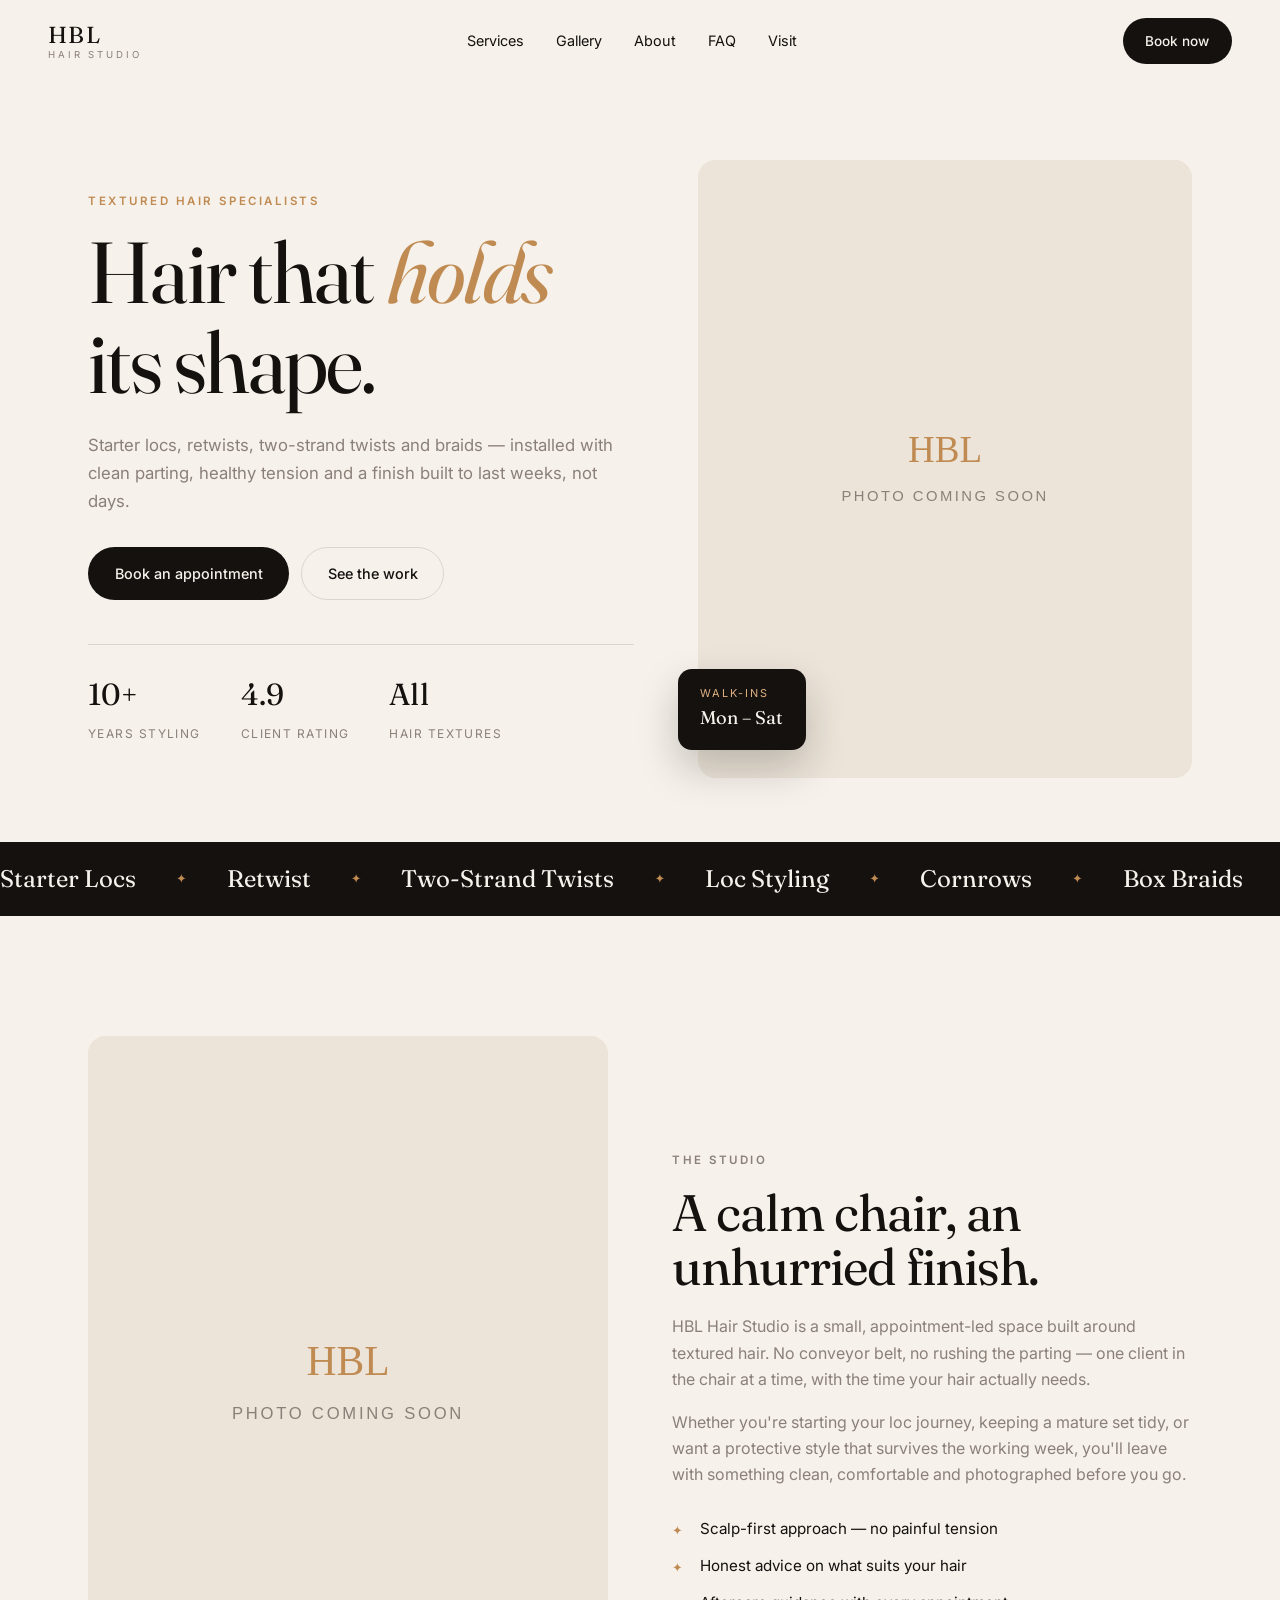
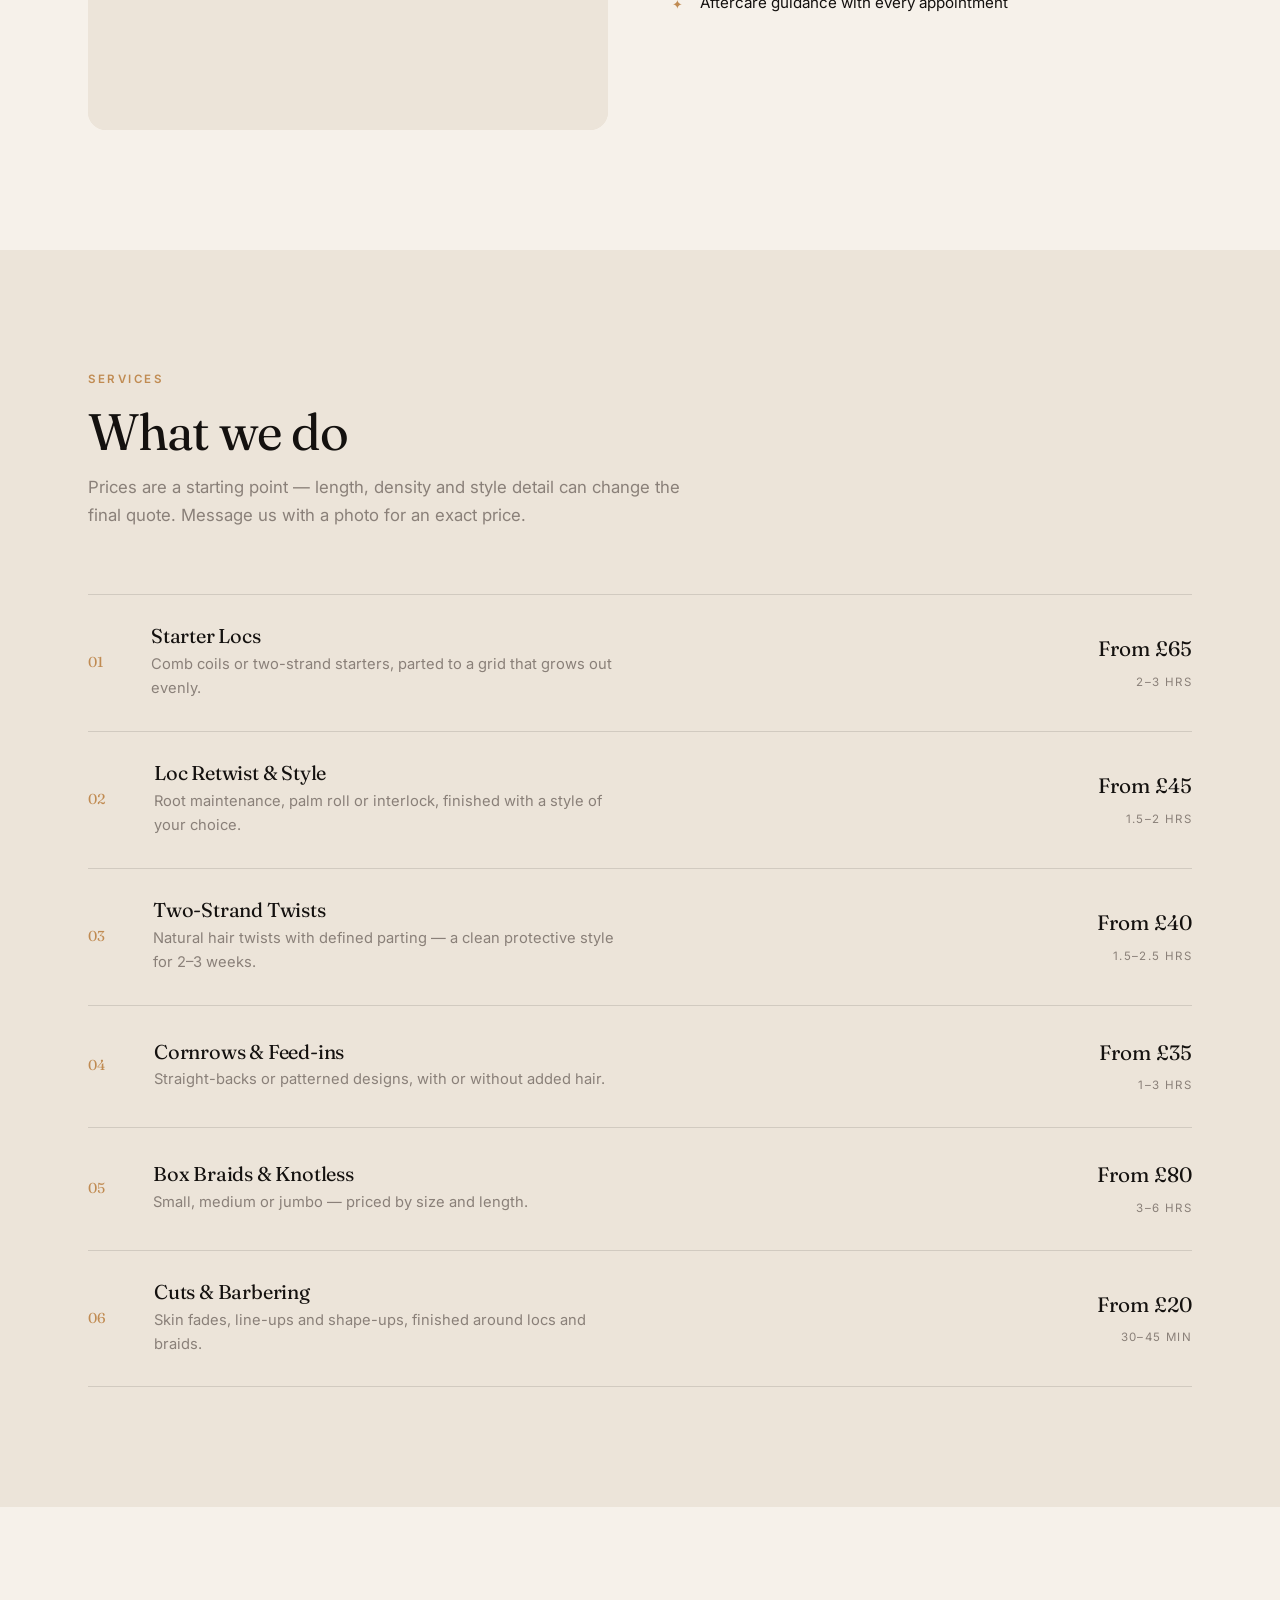
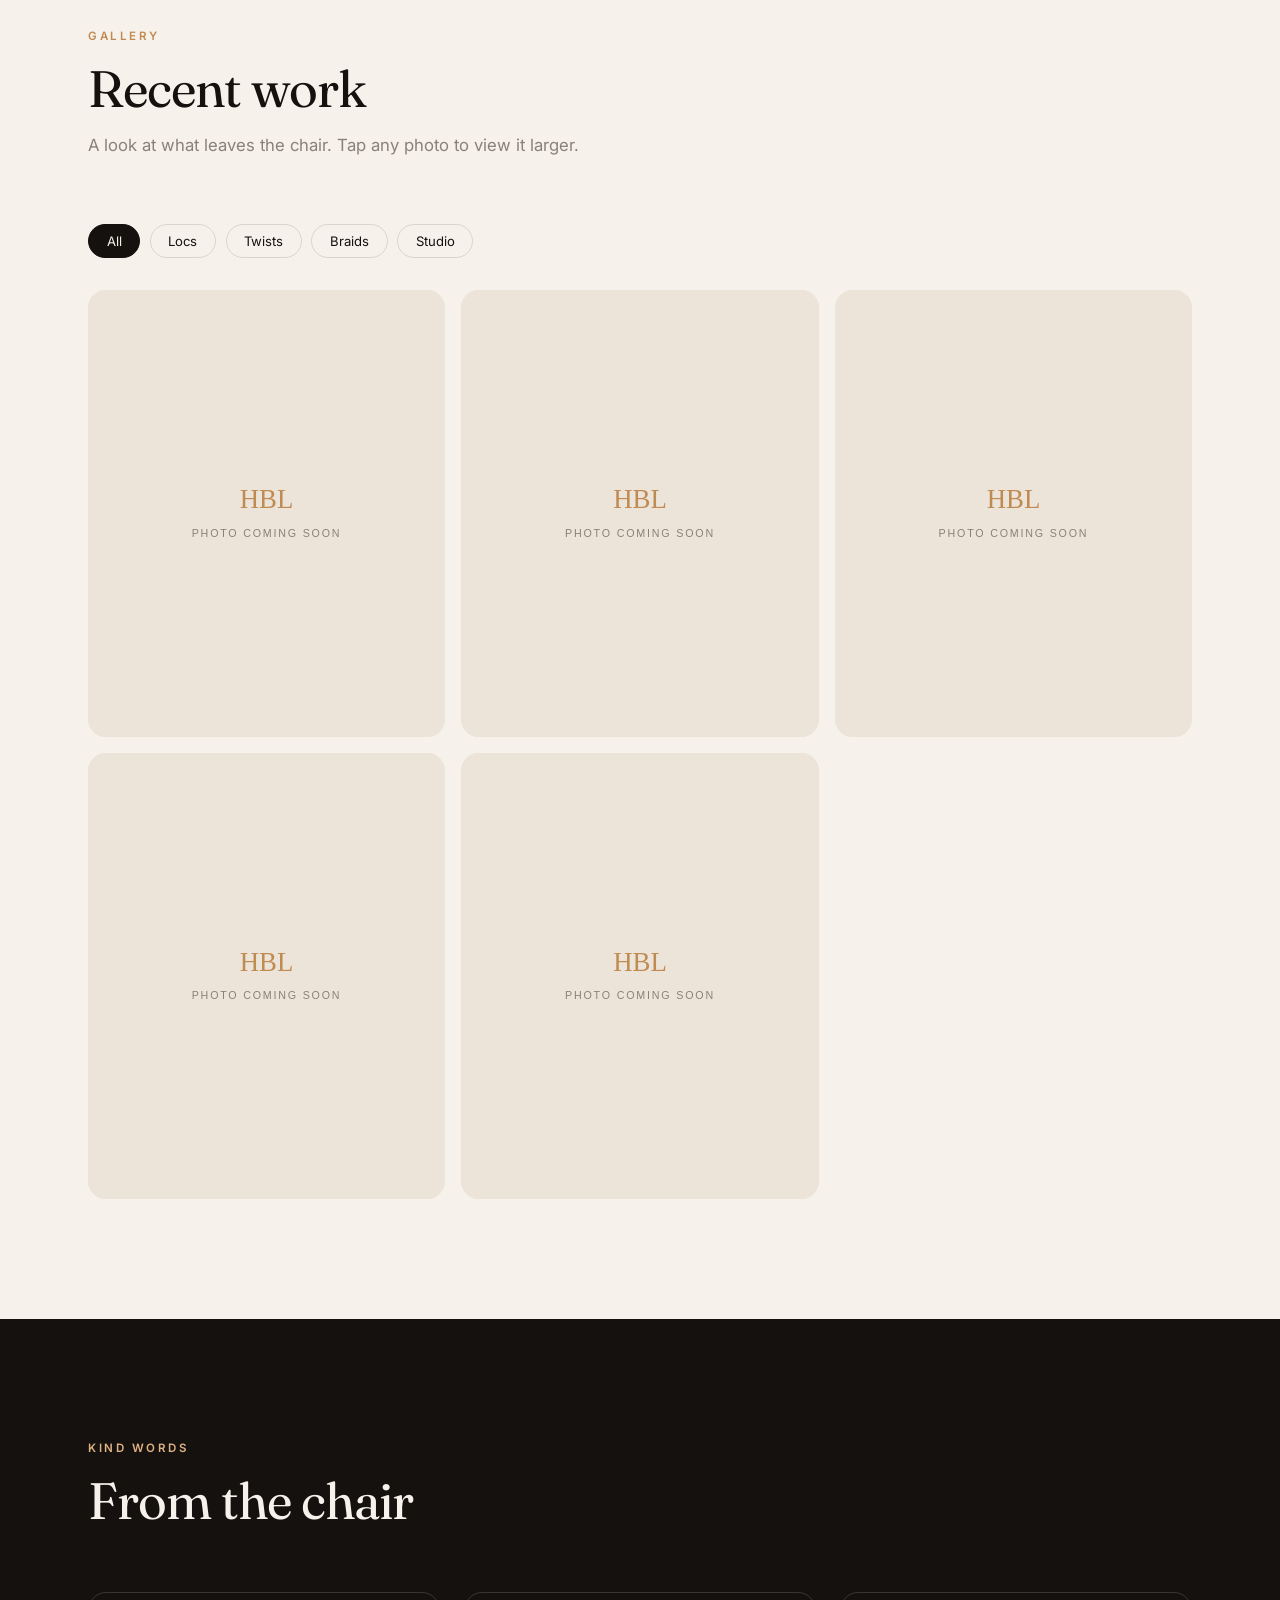
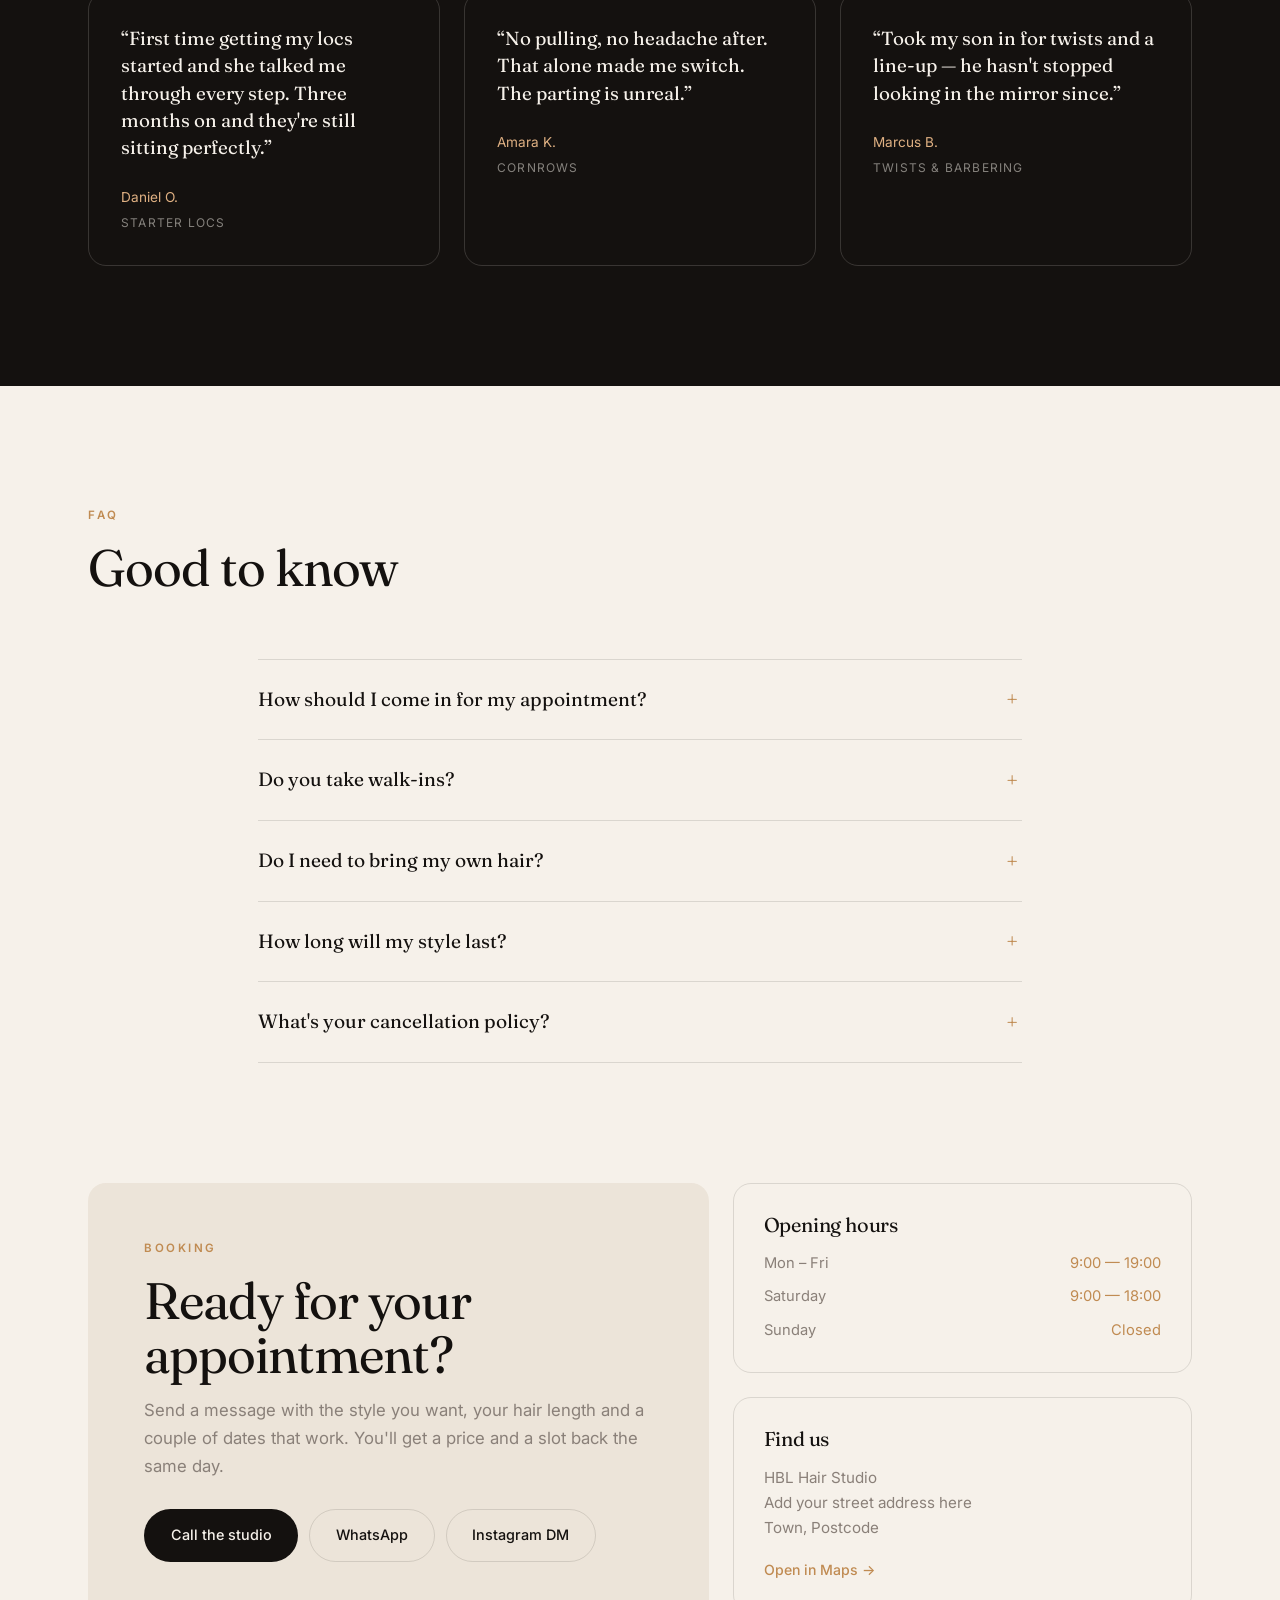
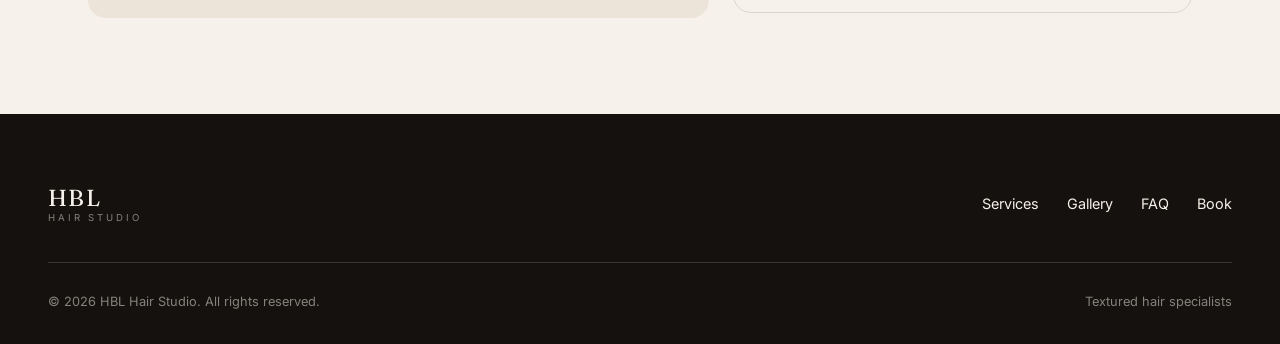
==== index.html @ 8d6b463e "Add HBL Hair Studio website Static single-page site for the studio, styled after the reference Frame" ====
<!DOCTYPE html>
<html lang="en">
<head>
<meta charset="utf-8">
<meta name="viewport" content="width=device-width, initial-scale=1">
<title>HBL Hair Studio — Locs, Twists & Braids</title>
<meta name="description" content="HBL Hair Studio — a specialist textured hair studio. Starter locs, retwists, two-strand twists, braids and barbering. Book your appointment today.">
<meta property="og:title" content="HBL Hair Studio">
<meta property="og:description" content="Specialist textured hair studio — locs, twists, braids and barbering.">
<meta property="og:image" content="images/hero.jpg">
<link rel="preconnect" href="https://fonts.googleapis.com">
<link rel="preconnect" href="https://fonts.gstatic.com" crossorigin>
<link href="https://fonts.googleapis.com/css2?family=Fraunces:opsz,wght@9..144,300..700&family=Inter:wght@300;400;500;600&display=swap" rel="stylesheet">
<script>
/* Placeholder swap for photos not added yet. Inline in head so it also
   catches images that finish loading before script.js runs. */
window.HBL_PLACEHOLDER = "data:image/svg+xml;utf8," + encodeURIComponent(
  '<svg xmlns="http://www.w3.org/2000/svg" viewBox="0 0 400 500">' +
  '<rect width="400" height="500" fill="#ece4d9"/>' +
  '<text x="200" y="244" text-anchor="middle" fill="#c08b52" font-family="Georgia,serif" font-size="30">HBL</text>' +
  '<text x="200" y="276" text-anchor="middle" fill="#8a8079" font-family="Helvetica,sans-serif" font-size="12" letter-spacing="2">PHOTO COMING SOON</text></svg>');
document.addEventListener("error", function (e) {
  var el = e.target;
  if (el.tagName === "IMG" && el.src !== window.HBL_PLACEHOLDER) el.src = window.HBL_PLACEHOLDER;
}, true);
</script>
<link rel="stylesheet" href="styles.css">
</head>
<body>

<header class="nav" id="nav">
  <a class="nav__logo" href="#top">HBL<span>Hair Studio</span></a>
  <nav class="nav__links">
    <a href="#services">Services</a>
    <a href="#gallery">Gallery</a>
    <a href="#about">About</a>
    <a href="#faq">FAQ</a>
    <a href="#visit">Visit</a>
  </nav>
  <a class="btn btn--pill" href="#book">Book now</a>
  <button class="nav__burger" id="burger" aria-label="Menu" aria-expanded="false"><span></span><span></span></button>
</header>

<div class="drawer" id="drawer">
  <a href="#services">Services</a>
  <a href="#gallery">Gallery</a>
  <a href="#about">About</a>
  <a href="#faq">FAQ</a>
  <a href="#visit">Visit</a>
  <a class="btn btn--pill" href="#book">Book now</a>
</div>

<main id="top">

  <!-- HERO -->
  <section class="hero">
    <div class="hero__copy reveal">
      <p class="eyebrow">Textured hair specialists</p>
      <h1>Hair that <em>holds</em><br>its shape.</h1>
      <p class="lede">Starter locs, retwists, two-strand twists and braids — installed with clean parting, healthy tension and a finish built to last weeks, not days.</p>
      <div class="hero__cta">
        <a class="btn btn--solid" href="#book">Book an appointment</a>
        <a class="btn btn--ghost" href="#gallery">See the work</a>
      </div>
      <ul class="hero__stats">
        <li><strong>10+</strong><span>Years styling</span></li>
        <li><strong>4.9</strong><span>Client rating</span></li>
        <li><strong>All</strong><span>Hair textures</span></li>
      </ul>
    </div>
    <div class="hero__media reveal">
      <img src="images/hero.jpg" alt="Freshly installed two-strand twists at HBL Hair Studio" loading="eager">
      <div class="hero__badge"><span>Walk-ins</span><em>Mon – Sat</em></div>
    </div>
  </section>

  <!-- MARQUEE -->
  <div class="marquee" aria-hidden="true">
    <div class="marquee__track">
      <span>Starter Locs</span><i>✦</i><span>Retwist</span><i>✦</i><span>Two-Strand Twists</span><i>✦</i><span>Loc Styling</span><i>✦</i><span>Cornrows</span><i>✦</i><span>Box Braids</span><i>✦</i><span>Barbering</span><i>✦</i>
      <span>Starter Locs</span><i>✦</i><span>Retwist</span><i>✦</i><span>Two-Strand Twists</span><i>✦</i><span>Loc Styling</span><i>✦</i><span>Cornrows</span><i>✦</i><span>Box Braids</span><i>✦</i><span>Barbering</span><i>✦</i>
    </div>
  </div>

  <!-- ABOUT -->
  <section class="about" id="about">
    <div class="about__media reveal">
      <img src="images/studio.jpg" alt="The HBL Hair Studio shopfront">
    </div>
    <div class="about__copy reveal">
      <p class="eyebrow">The studio</p>
      <h2>A calm chair, an unhurried finish.</h2>
      <p>HBL Hair Studio is a small, appointment-led space built around textured hair. No conveyor belt, no rushing the parting — one client in the chair at a time, with the time your hair actually needs.</p>
      <p>Whether you're starting your loc journey, keeping a mature set tidy, or want a protective style that survives the working week, you'll leave with something clean, comfortable and photographed before you go.</p>
      <ul class="ticks">
        <li>Scalp-first approach — no painful tension</li>
        <li>Honest advice on what suits your hair</li>
        <li>Aftercare guidance with every appointment</li>
      </ul>
    </div>
  </section>

  <!-- SERVICES -->
  <section class="services" id="services">
    <div class="section-head reveal">
      <p class="eyebrow">Services</p>
      <h2>What we do</h2>
      <p class="lede">Prices are a starting point — length, density and style detail can change the final quote. Message us with a photo for an exact price.</p>
    </div>

    <div class="svc">
      <article class="svc__row reveal">
        <div class="svc__n">01</div>
        <div class="svc__body"><h3>Starter Locs</h3><p>Comb coils or two-strand starters, parted to a grid that grows out evenly.</p></div>
        <div class="svc__meta"><span>From £65</span><em>2–3 hrs</em></div>
      </article>
      <article class="svc__row reveal">
        <div class="svc__n">02</div>
        <div class="svc__body"><h3>Loc Retwist &amp; Style</h3><p>Root maintenance, palm roll or interlock, finished with a style of your choice.</p></div>
        <div class="svc__meta"><span>From £45</span><em>1.5–2 hrs</em></div>
      </article>
      <article class="svc__row reveal">
        <div class="svc__n">03</div>
        <div class="svc__body"><h3>Two-Strand Twists</h3><p>Natural hair twists with defined parting — a clean protective style for 2–3 weeks.</p></div>
        <div class="svc__meta"><span>From £40</span><em>1.5–2.5 hrs</em></div>
      </article>
      <article class="svc__row reveal">
        <div class="svc__n">04</div>
        <div class="svc__body"><h3>Cornrows &amp; Feed-ins</h3><p>Straight-backs or patterned designs, with or without added hair.</p></div>
        <div class="svc__meta"><span>From £35</span><em>1–3 hrs</em></div>
      </article>
      <article class="svc__row reveal">
        <div class="svc__n">05</div>
        <div class="svc__body"><h3>Box Braids &amp; Knotless</h3><p>Small, medium or jumbo — priced by size and length.</p></div>
        <div class="svc__meta"><span>From £80</span><em>3–6 hrs</em></div>
      </article>
      <article class="svc__row reveal">
        <div class="svc__n">06</div>
        <div class="svc__body"><h3>Cuts &amp; Barbering</h3><p>Skin fades, line-ups and shape-ups, finished around locs and braids.</p></div>
        <div class="svc__meta"><span>From £20</span><em>30–45 min</em></div>
      </article>
    </div>
  </section>

  <!-- GALLERY -->
  <section class="gallery" id="gallery">
    <div class="section-head reveal">
      <p class="eyebrow">Gallery</p>
      <h2>Recent work</h2>
      <p class="lede">A look at what leaves the chair. Tap any photo to view it larger.</p>
    </div>
    <div class="filters reveal" id="filters">
      <button class="chip is-active" data-filter="all">All</button>
      <button class="chip" data-filter="locs">Locs</button>
      <button class="chip" data-filter="twists">Twists</button>
      <button class="chip" data-filter="braids">Braids</button>
      <button class="chip" data-filter="studio">Studio</button>
    </div>
    <div class="grid" id="grid"><!-- filled from script.js --></div>
  </section>

  <!-- TESTIMONIALS -->
  <section class="quotes">
    <div class="section-head reveal">
      <p class="eyebrow">Kind words</p>
      <h2>From the chair</h2>
    </div>
    <div class="quotes__grid">
      <figure class="quote reveal">
        <blockquote>“First time getting my locs started and she talked me through every step. Three months on and they're still sitting perfectly.”</blockquote>
        <figcaption>Daniel O. <span>Starter locs</span></figcaption>
      </figure>
      <figure class="quote reveal">
        <blockquote>“No pulling, no headache after. That alone made me switch. The parting is unreal.”</blockquote>
        <figcaption>Amara K. <span>Cornrows</span></figcaption>
      </figure>
      <figure class="quote reveal">
        <blockquote>“Took my son in for twists and a line-up — he hasn't stopped looking in the mirror since.”</blockquote>
        <figcaption>Marcus B. <span>Twists &amp; barbering</span></figcaption>
      </figure>
    </div>
  </section>

  <!-- FAQ -->
  <section class="faq" id="faq">
    <div class="section-head reveal">
      <p class="eyebrow">FAQ</p>
      <h2>Good to know</h2>
    </div>
    <div class="acc">
      <details class="reveal"><summary>How should I come in for my appointment?</summary><p>Clean, fully dried and detangled hair unless you've booked a wash with your service. For a retwist, come with roots free of heavy product build-up.</p></details>
      <details class="reveal"><summary>Do you take walk-ins?</summary><p>Where the diary allows, yes — but appointments always take priority. Message ahead if you can, especially for anything over two hours.</p></details>
      <details class="reveal"><summary>Do I need to bring my own hair?</summary><p>For braids and feed-ins, bring your preferred brand and colour if you have one. If not, tell us in advance and we'll source it for you.</p></details>
      <details class="reveal"><summary>How long will my style last?</summary><p>Twists sit well for 2–3 weeks, braids 6–8 weeks, and a retwist typically runs 4–6 weeks depending on your hair and how you wrap it at night.</p></details>
      <details class="reveal"><summary>What's your cancellation policy?</summary><p>Please give at least 24 hours' notice. Repeated no-shows may need a deposit to rebook.</p></details>
    </div>
  </section>

  <!-- BOOK / VISIT -->
  <section class="book" id="book">
    <div class="book__panel reveal">
      <p class="eyebrow">Booking</p>
      <h2>Ready for your appointment?</h2>
      <p class="lede">Send a message with the style you want, your hair length and a couple of dates that work. You'll get a price and a slot back the same day.</p>
      <div class="book__actions">
        <!-- REPLACE: phone number, WhatsApp number and Instagram handle -->
        <a class="btn btn--solid" href="tel:+440000000000">Call the studio</a>
        <a class="btn btn--ghost" href="https://wa.me/440000000000">WhatsApp</a>
        <a class="btn btn--ghost" href="https://instagram.com/">Instagram DM</a>
      </div>
    </div>
    <div class="book__info reveal" id="visit">
      <div class="info__block">
        <h3>Opening hours</h3>
        <ul class="hours">
          <li><span>Mon – Fri</span><em>9:00 — 19:00</em></li>
          <li><span>Saturday</span><em>9:00 — 18:00</em></li>
          <li><span>Sunday</span><em>Closed</em></li>
        </ul>
      </div>
      <div class="info__block">
        <h3>Find us</h3>
        <!-- REPLACE: full street address -->
        <p>HBL Hair Studio<br>Add your street address here<br>Town, Postcode</p>
        <a class="link-arrow" href="https://maps.google.com/?q=HBL+Hair+Studio">Open in Maps →</a>
      </div>
    </div>
  </section>

</main>

<footer class="foot">
  <div class="foot__top">
    <a class="nav__logo" href="#top">HBL<span>Hair Studio</span></a>
    <nav class="foot__links">
      <a href="#services">Services</a><a href="#gallery">Gallery</a><a href="#faq">FAQ</a><a href="#book">Book</a>
    </nav>
  </div>
  <div class="foot__bar">
    <p>&copy; <span id="year"></span> HBL Hair Studio. All rights reserved.</p>
    <p>Textured hair specialists</p>
  </div>
</footer>

<div class="lightbox" id="lightbox" role="dialog" aria-modal="true" aria-label="Photo viewer">
  <button class="lightbox__close" id="lbClose" aria-label="Close">✕</button>
  <button class="lightbox__nav lightbox__nav--prev" id="lbPrev" aria-label="Previous">‹</button>
  <img id="lbImg" alt="">
  <button class="lightbox__nav lightbox__nav--next" id="lbNext" aria-label="Next">›</button>
</div>

<script src="script.js"></script>
</body>
</html>
---- styles.css ----
/* ===== HBL Hair Studio — tokens ===== */
:root{
  --ink:#14110f;
  --ink-2:#1e1a17;
  --paper:#f6f1ea;
  --paper-2:#ece4d9;
  --tan:#c08b52;
  --tan-soft:#e0b183;
  --muted:#8a8079;
  --line:rgba(20,17,15,.12);
  --radius:18px;
  --maxw:1200px;
  --serif:"Fraunces",Georgia,"Times New Roman",serif;
  --sans:"Inter",system-ui,-apple-system,"Segoe UI",sans-serif;
  --ease:cubic-bezier(.22,.61,.36,1);
}

*{box-sizing:border-box}
html{scroll-behavior:smooth}
body{
  margin:0;background:var(--paper);color:var(--ink);
  font-family:var(--sans);font-size:16px;line-height:1.65;
  -webkit-font-smoothing:antialiased;overflow-x:hidden;
}
img{max-width:100%;display:block}
a{color:inherit;text-decoration:none}
h1,h2,h3{font-family:var(--serif);font-weight:400;letter-spacing:-.02em;line-height:1.05;margin:0}
h1{font-size:clamp(2.9rem,7.5vw,5.4rem)}
h2{font-size:clamp(2rem,4.4vw,3.2rem)}
h3{font-size:1.25rem;letter-spacing:-.01em}
em{font-style:italic;color:var(--tan)}
p{margin:0 0 1rem}

.eyebrow{
  font-size:.72rem;letter-spacing:.22em;text-transform:uppercase;
  color:var(--tan);font-weight:600;margin:0 0 1rem;
}
.lede{color:var(--muted);font-size:1.05rem;max-width:56ch}

.btn{
  display:inline-flex;align-items:center;justify-content:center;
  padding:.85rem 1.6rem;border-radius:100px;font-size:.9rem;font-weight:500;
  border:1px solid transparent;transition:.35s var(--ease);cursor:pointer;white-space:nowrap;
}
.btn--solid{background:var(--ink);color:var(--paper)}
.btn--solid:hover{background:var(--tan);transform:translateY(-2px)}
.btn--ghost{border-color:var(--line);color:var(--ink)}
.btn--ghost:hover{border-color:var(--ink);background:var(--ink);color:var(--paper)}
.btn--pill{background:var(--ink);color:var(--paper);padding:.7rem 1.35rem;font-size:.85rem}
.btn--pill:hover{background:var(--tan)}

/* ===== Nav ===== */
.nav{
  position:fixed;top:0;left:0;right:0;z-index:60;
  display:flex;align-items:center;justify-content:space-between;gap:1.5rem;
  padding:1.1rem clamp(1rem,4vw,3rem);
  transition:.4s var(--ease);
}
.nav.is-stuck{background:rgba(246,241,234,.88);backdrop-filter:blur(14px);border-bottom:1px solid var(--line);padding:.7rem clamp(1rem,4vw,3rem)}
.nav__logo{font-family:var(--serif);font-size:1.45rem;letter-spacing:.06em;line-height:1}
.nav__logo span{display:block;font-family:var(--sans);font-size:.6rem;letter-spacing:.3em;text-transform:uppercase;color:var(--muted);margin-top:.25rem}
.nav__links{display:flex;gap:2rem;font-size:.9rem}
.nav__links a{position:relative;padding:.2rem 0}
.nav__links a::after{content:"";position:absolute;left:0;bottom:0;height:1px;width:0;background:var(--tan);transition:width .35s var(--ease)}
.nav__links a:hover::after{width:100%}
.nav__burger{display:none;background:none;border:0;padding:.5rem;cursor:pointer}
.nav__burger span{display:block;width:24px;height:1.5px;background:var(--ink);margin:5px 0;transition:.3s var(--ease)}
.nav__burger[aria-expanded="true"] span:first-child{transform:translateY(3.25px) rotate(45deg)}
.nav__burger[aria-expanded="true"] span:last-child{transform:translateY(-3.25px) rotate(-45deg)}

.drawer{
  position:fixed;inset:0;z-index:55;background:var(--paper);
  display:flex;flex-direction:column;align-items:center;justify-content:center;gap:1.75rem;
  font-family:var(--serif);font-size:2rem;
  opacity:0;pointer-events:none;transition:.4s var(--ease);
}
.drawer.is-open{opacity:1;pointer-events:auto}
.drawer .btn{font-family:var(--sans);font-size:.9rem}

/* ===== Hero ===== */
.hero{
  max-width:var(--maxw);margin:0 auto;padding:clamp(7rem,14vw,10rem) clamp(1.25rem,4vw,3rem) 4rem;
  display:grid;grid-template-columns:1.05fr .95fr;gap:clamp(2rem,5vw,4.5rem);align-items:center;
}
.hero h1{margin-bottom:1.5rem}
.hero__cta{display:flex;gap:.75rem;flex-wrap:wrap;margin:2rem 0 2.75rem}
.hero__stats{display:flex;gap:2.5rem;list-style:none;padding:0;margin:0;border-top:1px solid var(--line);padding-top:1.5rem}
.hero__stats strong{display:block;font-family:var(--serif);font-size:1.9rem;font-weight:400}
.hero__stats span{font-size:.75rem;letter-spacing:.12em;text-transform:uppercase;color:var(--muted)}
.hero__media{position:relative}
.hero__media img{border-radius:var(--radius);aspect-ratio:4/5;object-fit:cover;width:100%;background:var(--paper-2)}
.hero__badge{
  position:absolute;left:-1.25rem;bottom:1.75rem;background:var(--ink);color:var(--paper);
  padding:1rem 1.4rem;border-radius:14px;box-shadow:0 18px 40px rgba(20,17,15,.22);
}
.hero__badge span{display:block;font-size:.68rem;letter-spacing:.18em;text-transform:uppercase;color:var(--tan-soft)}
.hero__badge em{font-style:normal;font-family:var(--serif);font-size:1.15rem;color:var(--paper)}

/* ===== Marquee ===== */
.marquee{background:var(--ink);color:var(--paper);padding:1.1rem 0;overflow:hidden}
.marquee__track{display:flex;gap:2.5rem;align-items:center;width:max-content;animation:slide 34s linear infinite}
.marquee__track span{font-family:var(--serif);font-size:1.5rem;white-space:nowrap}
.marquee__track i{color:var(--tan);font-style:normal;font-size:.8rem}
@keyframes slide{to{transform:translateX(-50%)}}
@media (prefers-reduced-motion:reduce){.marquee__track{animation:none}}

/* ===== Sections ===== */
section{scroll-margin-top:90px}
.section-head{max-width:var(--maxw);margin:0 auto clamp(2.5rem,5vw,4rem);padding:0 clamp(1.25rem,4vw,3rem)}
.section-head h2{margin-bottom:1rem}

.about{
  max-width:var(--maxw);margin:0 auto;padding:clamp(4.5rem,10vw,7.5rem) clamp(1.25rem,4vw,3rem);
  display:grid;grid-template-columns:1fr 1fr;gap:clamp(2rem,5vw,4.5rem);align-items:center;
}
.about__media img{border-radius:var(--radius);aspect-ratio:3/4;object-fit:cover;width:100%;background:var(--paper-2)}
.about__copy p{color:var(--muted)}
.about__copy h2{margin-bottom:1.25rem}
.ticks{list-style:none;padding:0;margin:1.75rem 0 0;display:grid;gap:.75rem}
.ticks li{position:relative;padding-left:1.75rem;font-size:.95rem}
.ticks li::before{content:"✦";position:absolute;left:0;color:var(--tan);font-size:.8rem;top:.25rem}

/* ===== Services ===== */
.services{background:var(--paper-2);padding:clamp(4.5rem,10vw,7.5rem) 0}
.svc{max-width:var(--maxw);margin:0 auto;padding:0 clamp(1.25rem,4vw,3rem)}
.svc__row{
  display:grid;grid-template-columns:auto 1fr auto;gap:clamp(1rem,4vw,3rem);align-items:center;
  padding:1.9rem 0;border-top:1px solid var(--line);transition:.35s var(--ease);
}
.svc__row:last-child{border-bottom:1px solid var(--line)}
.svc__row:hover{padding-left:1rem}
.svc__n{font-family:var(--serif);color:var(--tan);font-size:.9rem}
.svc__body p{color:var(--muted);font-size:.92rem;margin:.35rem 0 0;max-width:52ch}
.svc__meta{text-align:right}
.svc__meta span{display:block;font-family:var(--serif);font-size:1.3rem}
.svc__meta em{font-style:normal;font-size:.72rem;letter-spacing:.12em;text-transform:uppercase;color:var(--muted)}

/* ===== Gallery ===== */
.gallery{padding:clamp(4.5rem,10vw,7.5rem) 0}
.filters{max-width:var(--maxw);margin:0 auto 2rem;padding:0 clamp(1.25rem,4vw,3rem);display:flex;gap:.6rem;flex-wrap:wrap}
.chip{
  border:1px solid var(--line);background:none;border-radius:100px;padding:.5rem 1.1rem;
  font-family:var(--sans);font-size:.82rem;cursor:pointer;transition:.3s var(--ease);color:var(--ink);
}
.chip:hover{border-color:var(--ink)}
.chip.is-active{background:var(--ink);color:var(--paper);border-color:var(--ink)}
.grid{
  max-width:var(--maxw);margin:0 auto;padding:0 clamp(1.25rem,4vw,3rem);
  display:grid;grid-template-columns:repeat(3,1fr);gap:1rem;
}
.tile{
  position:relative;overflow:hidden;border-radius:var(--radius);cursor:pointer;
  background:var(--paper-2);aspect-ratio:4/5;border:0;padding:0;
  animation:fade .5s var(--ease) both;
}
.tile:nth-child(3n+2){aspect-ratio:4/5}
.tile img{width:100%;height:100%;object-fit:cover;transition:transform .7s var(--ease)}
.tile:hover img{transform:scale(1.06)}
.tile__cap{
  position:absolute;inset:auto 0 0 0;padding:1.5rem 1.25rem .95rem;text-align:left;
  background:linear-gradient(to top,rgba(20,17,15,.8),transparent);
  color:var(--paper);font-size:.85rem;opacity:0;transition:.4s var(--ease);
}
.tile:hover .tile__cap{opacity:1}
.tile.is-hidden{display:none}
@keyframes fade{from{opacity:0;transform:translateY(12px)}to{opacity:1;transform:none}}

/* ===== Quotes ===== */
.quotes{background:var(--ink);color:var(--paper);padding:clamp(4.5rem,10vw,7.5rem) 0}
.quotes .eyebrow{color:var(--tan-soft)}
.quotes__grid{
  max-width:var(--maxw);margin:0 auto;padding:0 clamp(1.25rem,4vw,3rem);
  display:grid;grid-template-columns:repeat(3,1fr);gap:1.5rem;
}
.quote{margin:0;padding:2rem;border:1px solid rgba(246,241,234,.16);border-radius:var(--radius)}
.quote blockquote{margin:0 0 1.5rem;font-family:var(--serif);font-size:1.18rem;line-height:1.45}
.quote figcaption{font-size:.85rem;color:var(--tan-soft)}
.quote figcaption span{display:block;color:rgba(246,241,234,.5);font-size:.75rem;letter-spacing:.1em;text-transform:uppercase;margin-top:.3rem}

/* ===== FAQ ===== */
.faq{padding:clamp(4.5rem,10vw,7.5rem) 0}
.acc{max-width:860px;margin:0 auto;padding:0 clamp(1.25rem,4vw,3rem)}
.acc details{border-top:1px solid var(--line)}
.acc details:last-child{border-bottom:1px solid var(--line)}
.acc summary{
  list-style:none;cursor:pointer;padding:1.5rem 2.5rem 1.5rem 0;position:relative;
  font-family:var(--serif);font-size:1.2rem;
}
.acc summary::-webkit-details-marker{display:none}
.acc summary::after{content:"+";position:absolute;right:.25rem;top:1.35rem;color:var(--tan);font-size:1.4rem;transition:.3s var(--ease)}
.acc details[open] summary::after{transform:rotate(45deg)}
.acc p{color:var(--muted);padding:0 2.5rem 1.5rem 0;margin:0;max-width:66ch}

/* ===== Book ===== */
.book{
  max-width:var(--maxw);margin:0 auto clamp(4rem,9vw,6rem);padding:0 clamp(1.25rem,4vw,3rem);
  display:grid;grid-template-columns:1.15fr .85fr;gap:1.5rem;
}
.book__panel{background:var(--paper-2);border-radius:var(--radius);padding:clamp(2rem,5vw,3.5rem)}
.book__panel h2{margin-bottom:1rem}
.book__actions{display:flex;gap:.7rem;flex-wrap:wrap;margin-top:1.75rem}
.book__info{display:grid;gap:1.5rem;align-content:start}
.info__block{border:1px solid var(--line);border-radius:var(--radius);padding:1.85rem}
.info__block h3{margin-bottom:1rem}
.info__block p{color:var(--muted);font-size:.95rem}
.hours{list-style:none;margin:0;padding:0;display:grid;gap:.6rem;font-size:.92rem}
.hours li{display:flex;justify-content:space-between;gap:1rem}
.hours span{color:var(--muted)}
.hours em{font-style:normal}
.link-arrow{color:var(--tan);font-size:.88rem;font-weight:500}
.link-arrow:hover{text-decoration:underline}

/* ===== Footer ===== */
.foot{background:var(--ink);color:var(--paper);padding:clamp(3rem,7vw,4.5rem) clamp(1.25rem,4vw,3rem) 2rem}
.foot__top{max-width:var(--maxw);margin:0 auto;display:flex;justify-content:space-between;align-items:center;gap:2rem;flex-wrap:wrap;padding-bottom:2.5rem;border-bottom:1px solid rgba(246,241,234,.16)}
.foot .nav__logo span{color:rgba(246,241,234,.5)}
.foot__links{display:flex;gap:1.75rem;font-size:.9rem}
.foot__links a:hover{color:var(--tan-soft)}
.foot__bar{max-width:var(--maxw);margin:0 auto;padding-top:1.75rem;display:flex;justify-content:space-between;gap:1rem;flex-wrap:wrap;font-size:.8rem;color:rgba(246,241,234,.5)}
.foot__bar p{margin:0}

/* ===== Lightbox ===== */
.lightbox{
  position:fixed;inset:0;z-index:90;background:rgba(20,17,15,.94);
  display:flex;align-items:center;justify-content:center;gap:1rem;padding:clamp(1rem,5vw,3rem);
  opacity:0;pointer-events:none;transition:.3s var(--ease);
}
.lightbox.is-open{opacity:1;pointer-events:auto}
.lightbox img{max-height:86vh;max-width:100%;border-radius:12px;object-fit:contain}
.lightbox__close{position:absolute;top:1.25rem;right:1.5rem;font-size:1.4rem}
.lightbox__close,.lightbox__nav{background:none;border:0;color:var(--paper);cursor:pointer;padding:.5rem 1rem;font-size:2.5rem;line-height:1;opacity:.7;transition:.25s}
.lightbox__close:hover,.lightbox__nav:hover{opacity:1}

/* ===== Reveal ===== */
.reveal{opacity:0;transform:translateY(26px);transition:opacity .8s var(--ease),transform .8s var(--ease)}
.reveal.is-in{opacity:1;transform:none}
@media (prefers-reduced-motion:reduce){.reveal{opacity:1;transform:none;transition:none}}

/* ===== Responsive ===== */
@media (max-width:980px){
  .hero,.about,.book{grid-template-columns:1fr}
  .about__media{order:2}
  .grid,.quotes__grid{grid-template-columns:repeat(2,1fr)}
  .nav__links,.nav>.btn--pill{display:none}
  .nav__burger{display:block}
  .hero__badge{left:auto;right:1rem}
}
@media (max-width:640px){
  .grid,.quotes__grid{grid-template-columns:1fr}
  .svc__row{grid-template-columns:auto 1fr;row-gap:.75rem}
  .svc__meta{grid-column:2;text-align:left}
  .hero__stats{gap:1.5rem}
  .foot__top{flex-direction:column;align-items:flex-start}
}
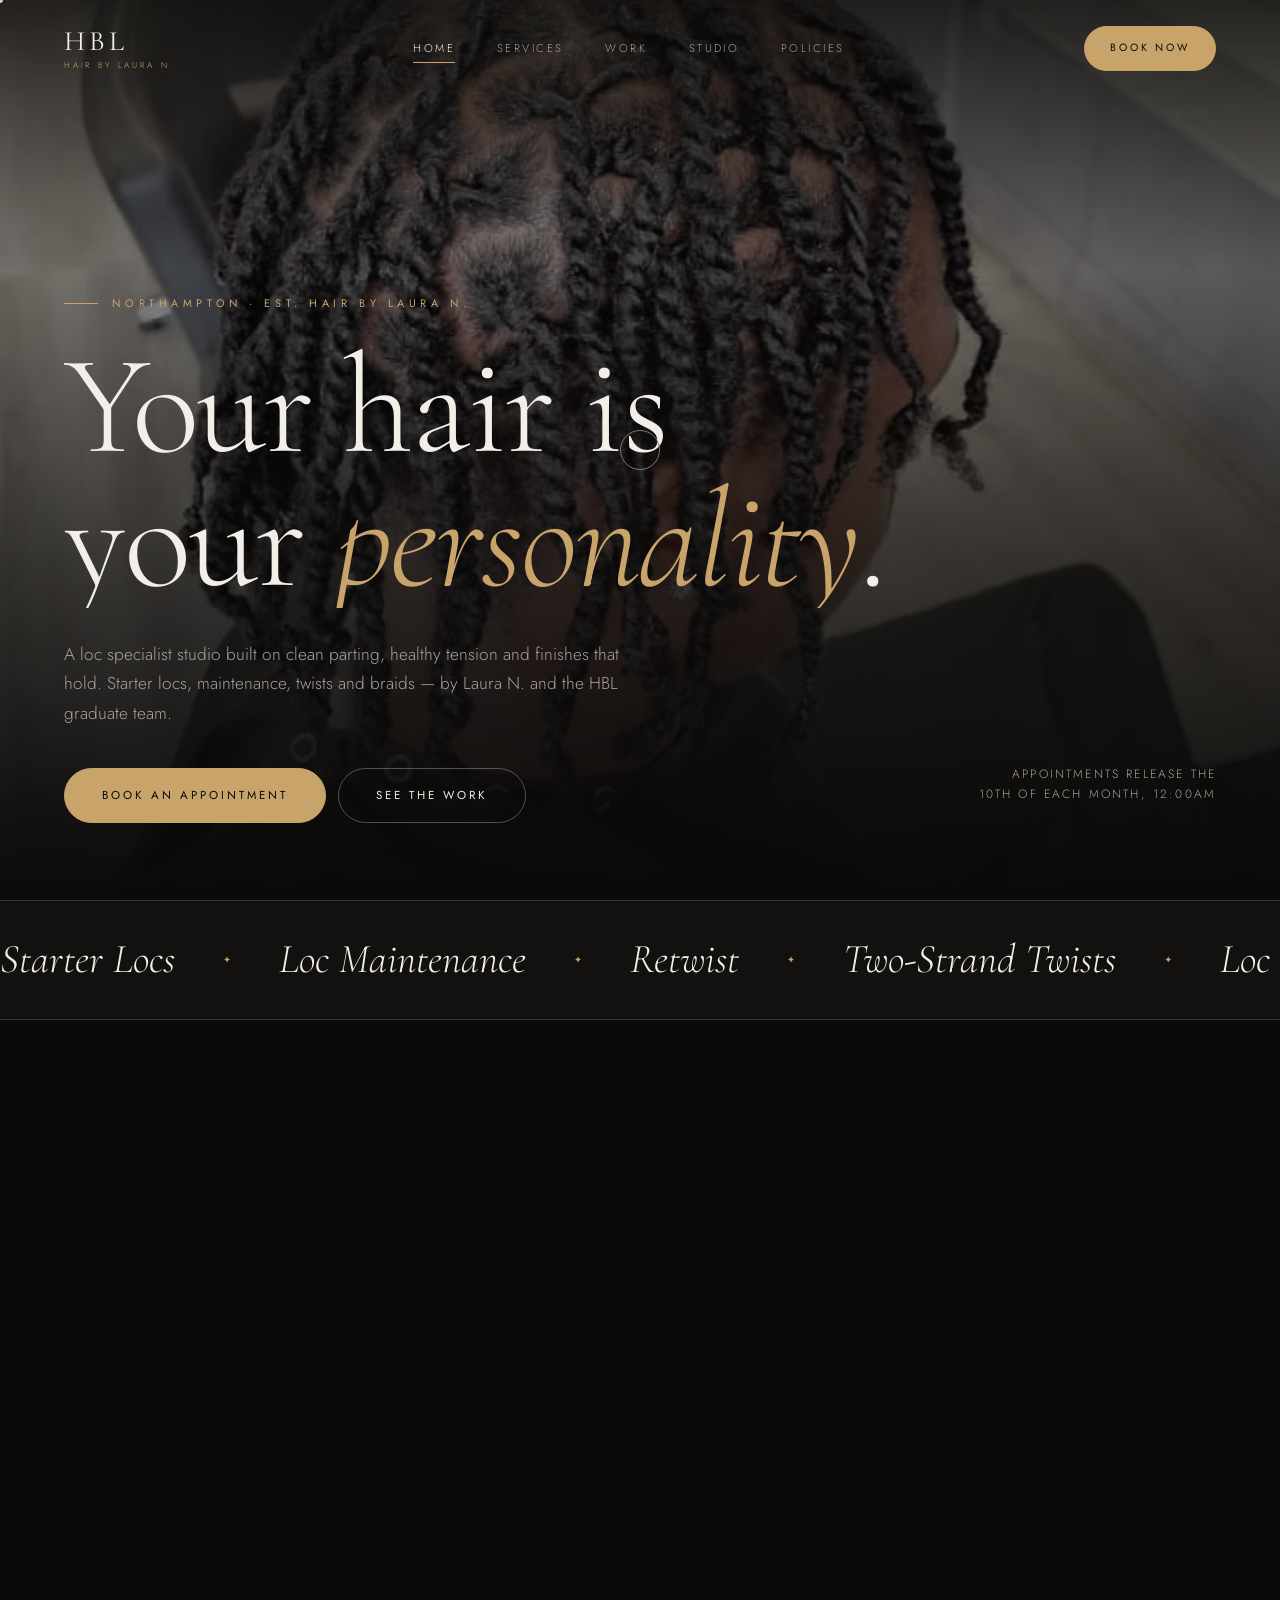
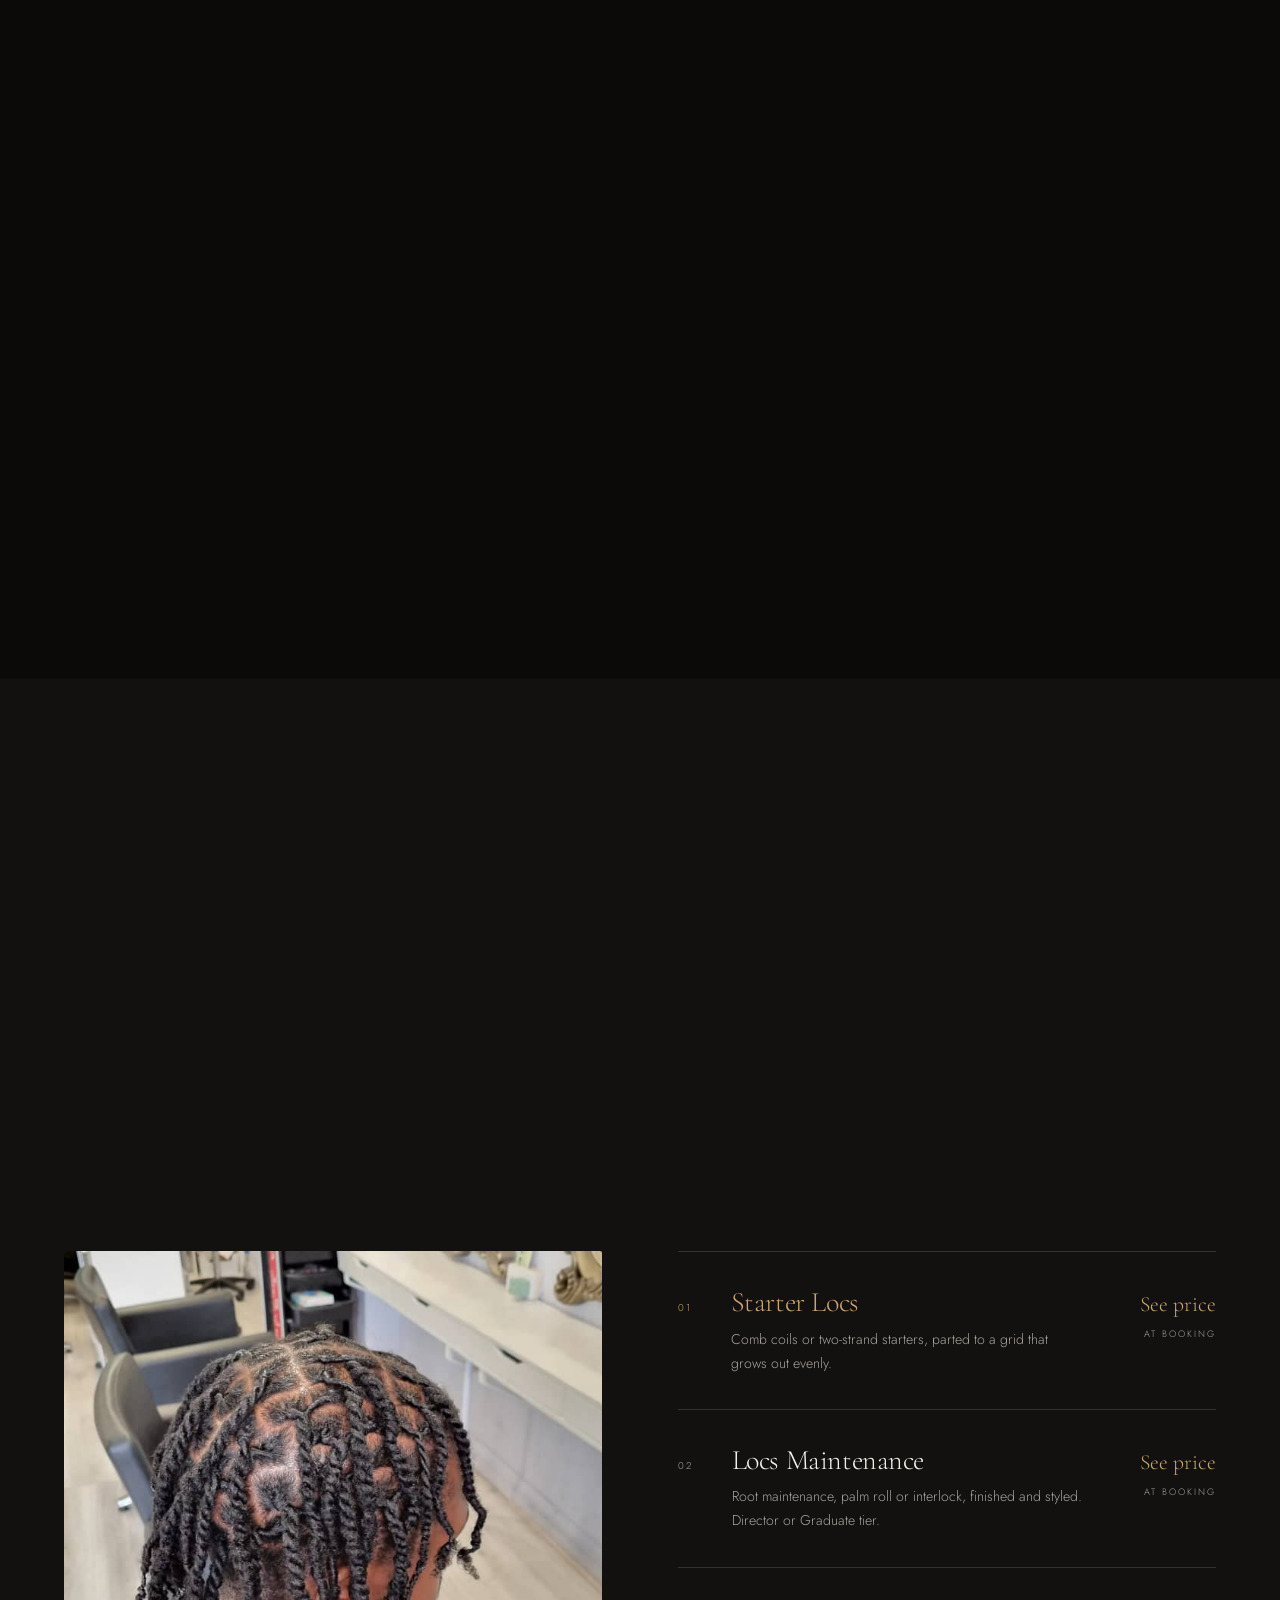
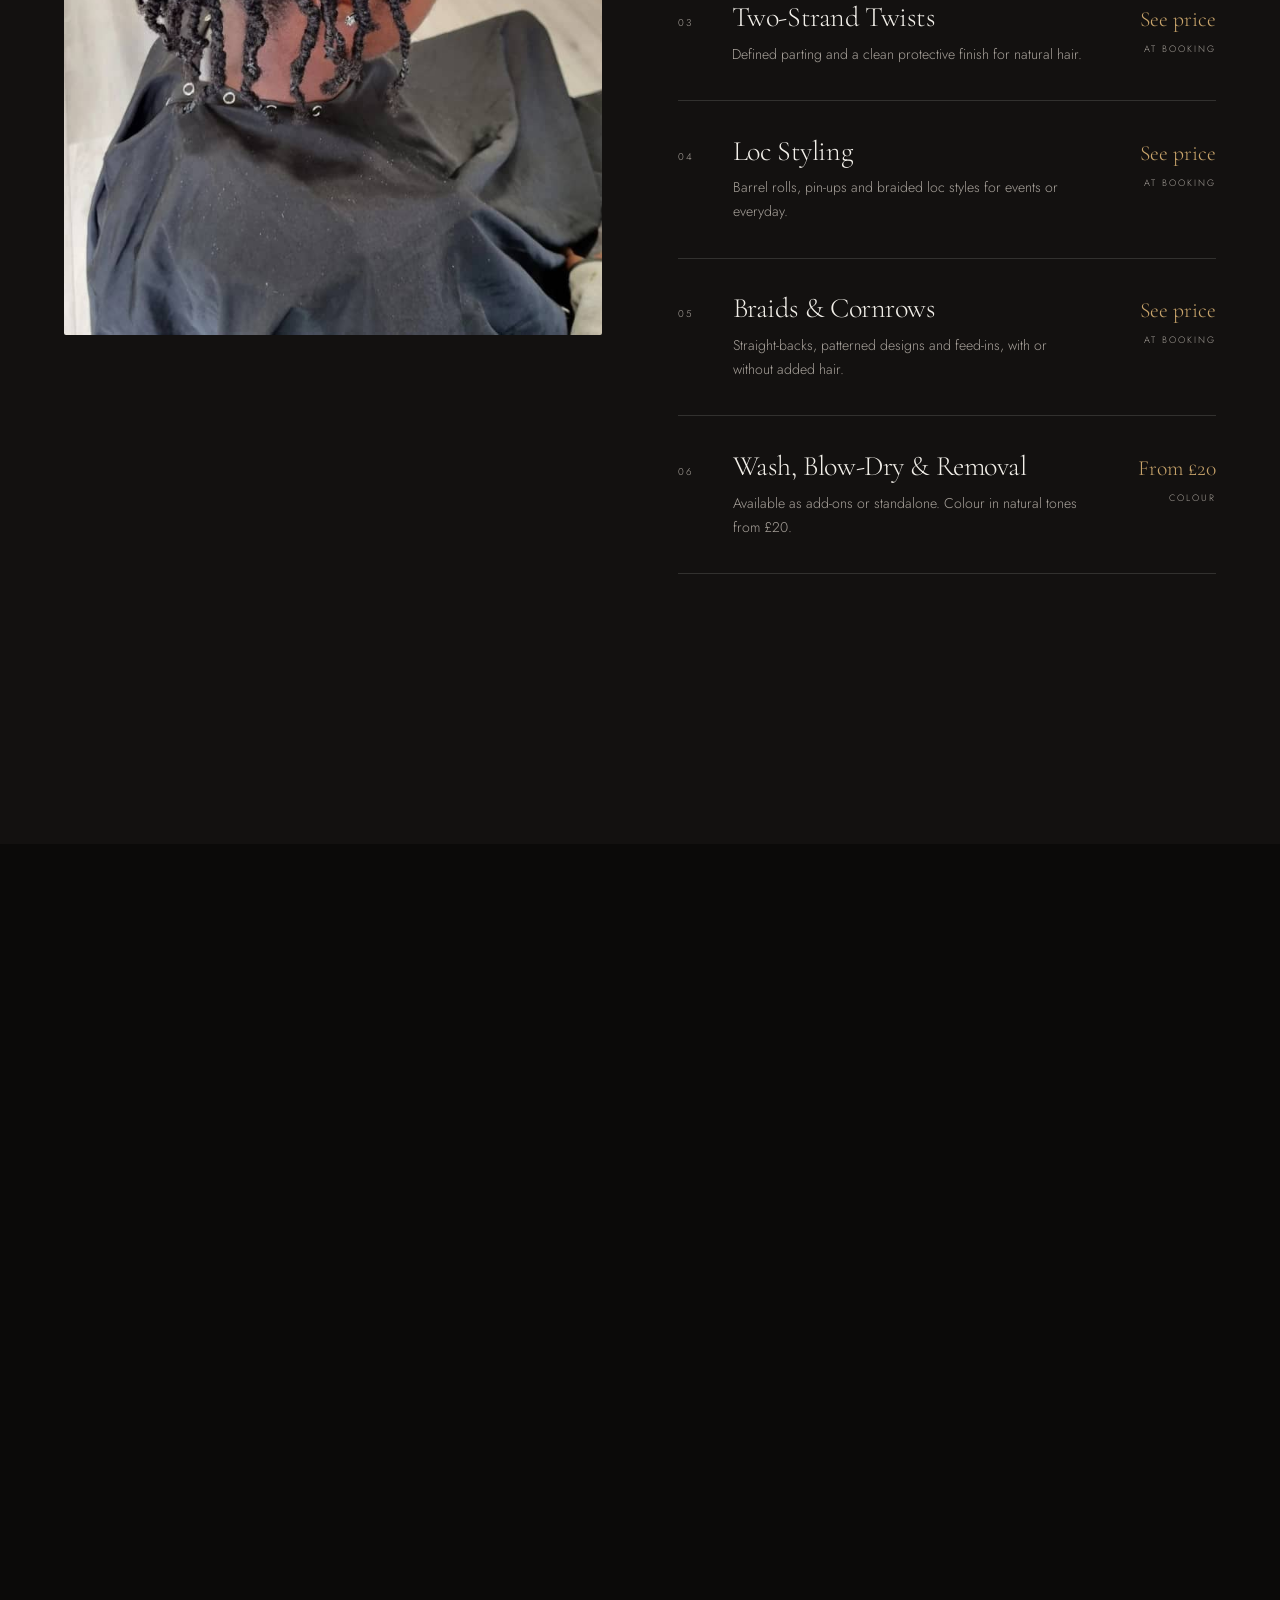
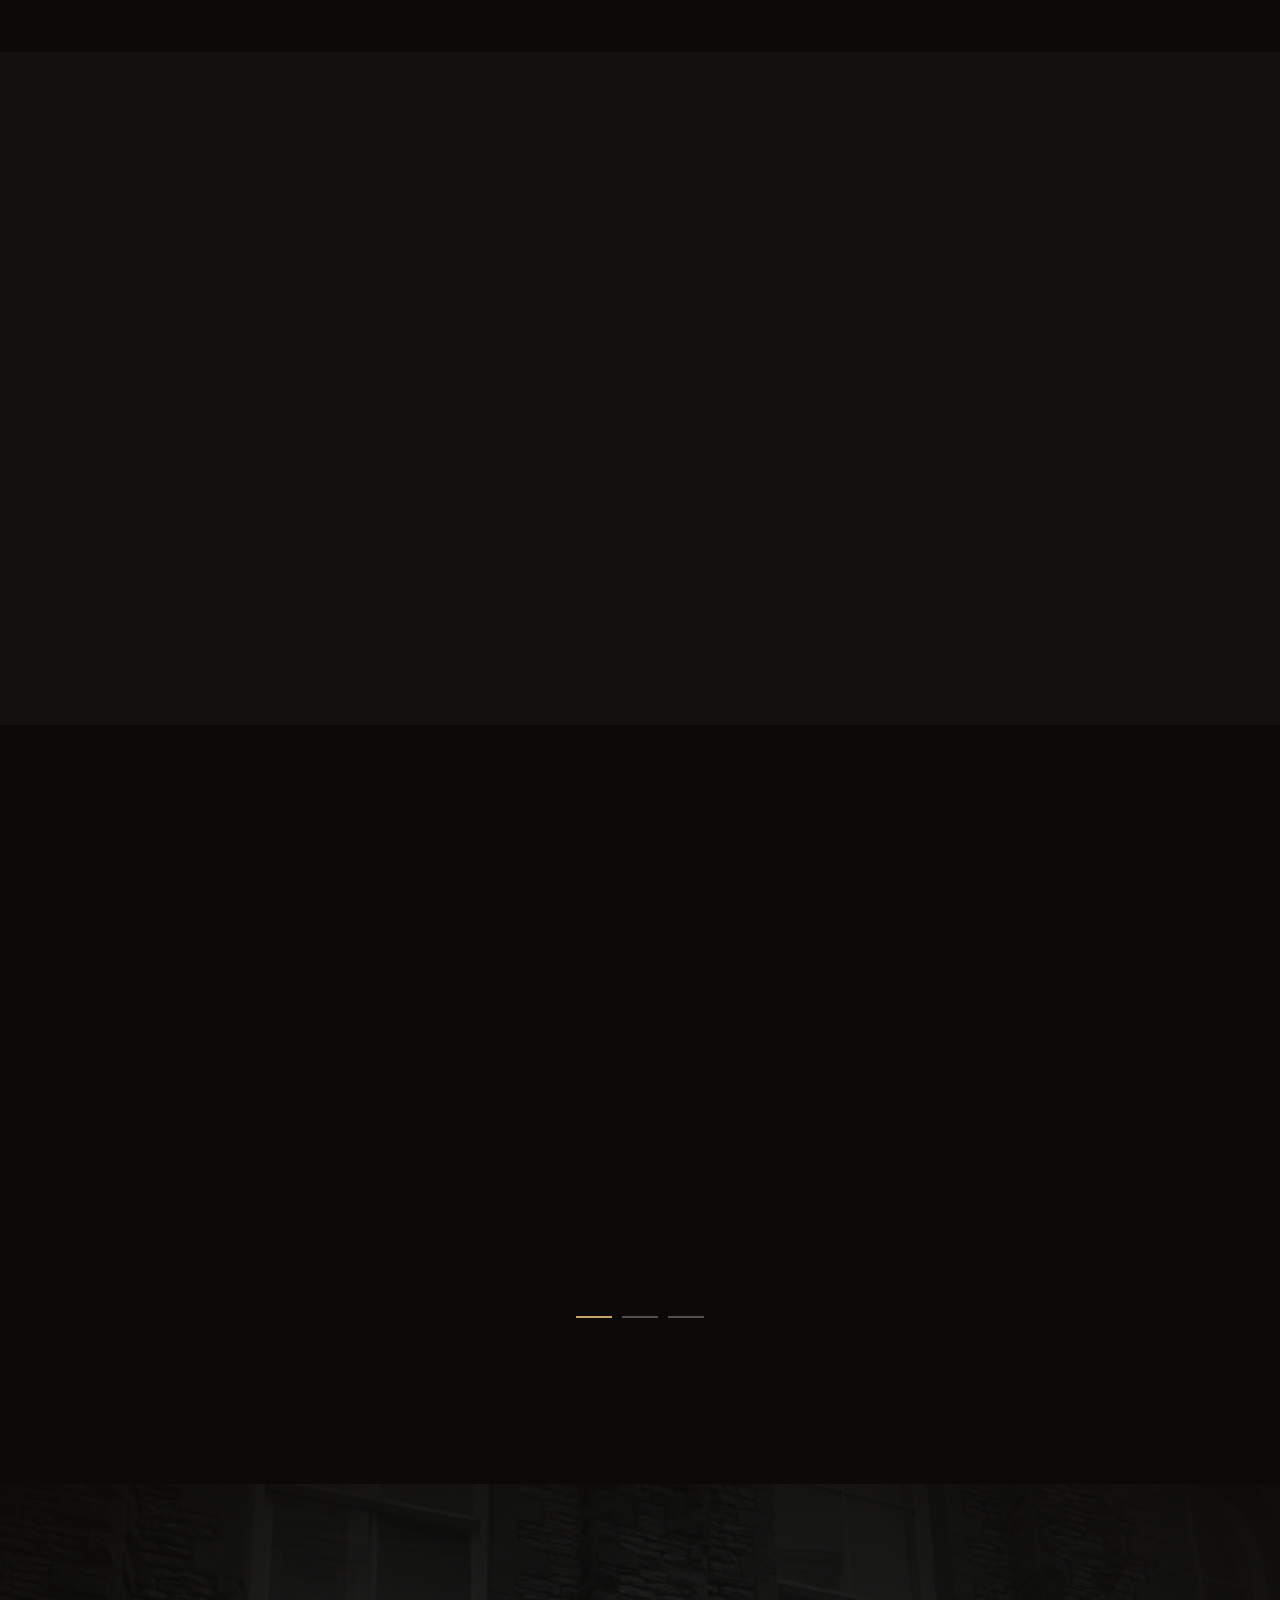
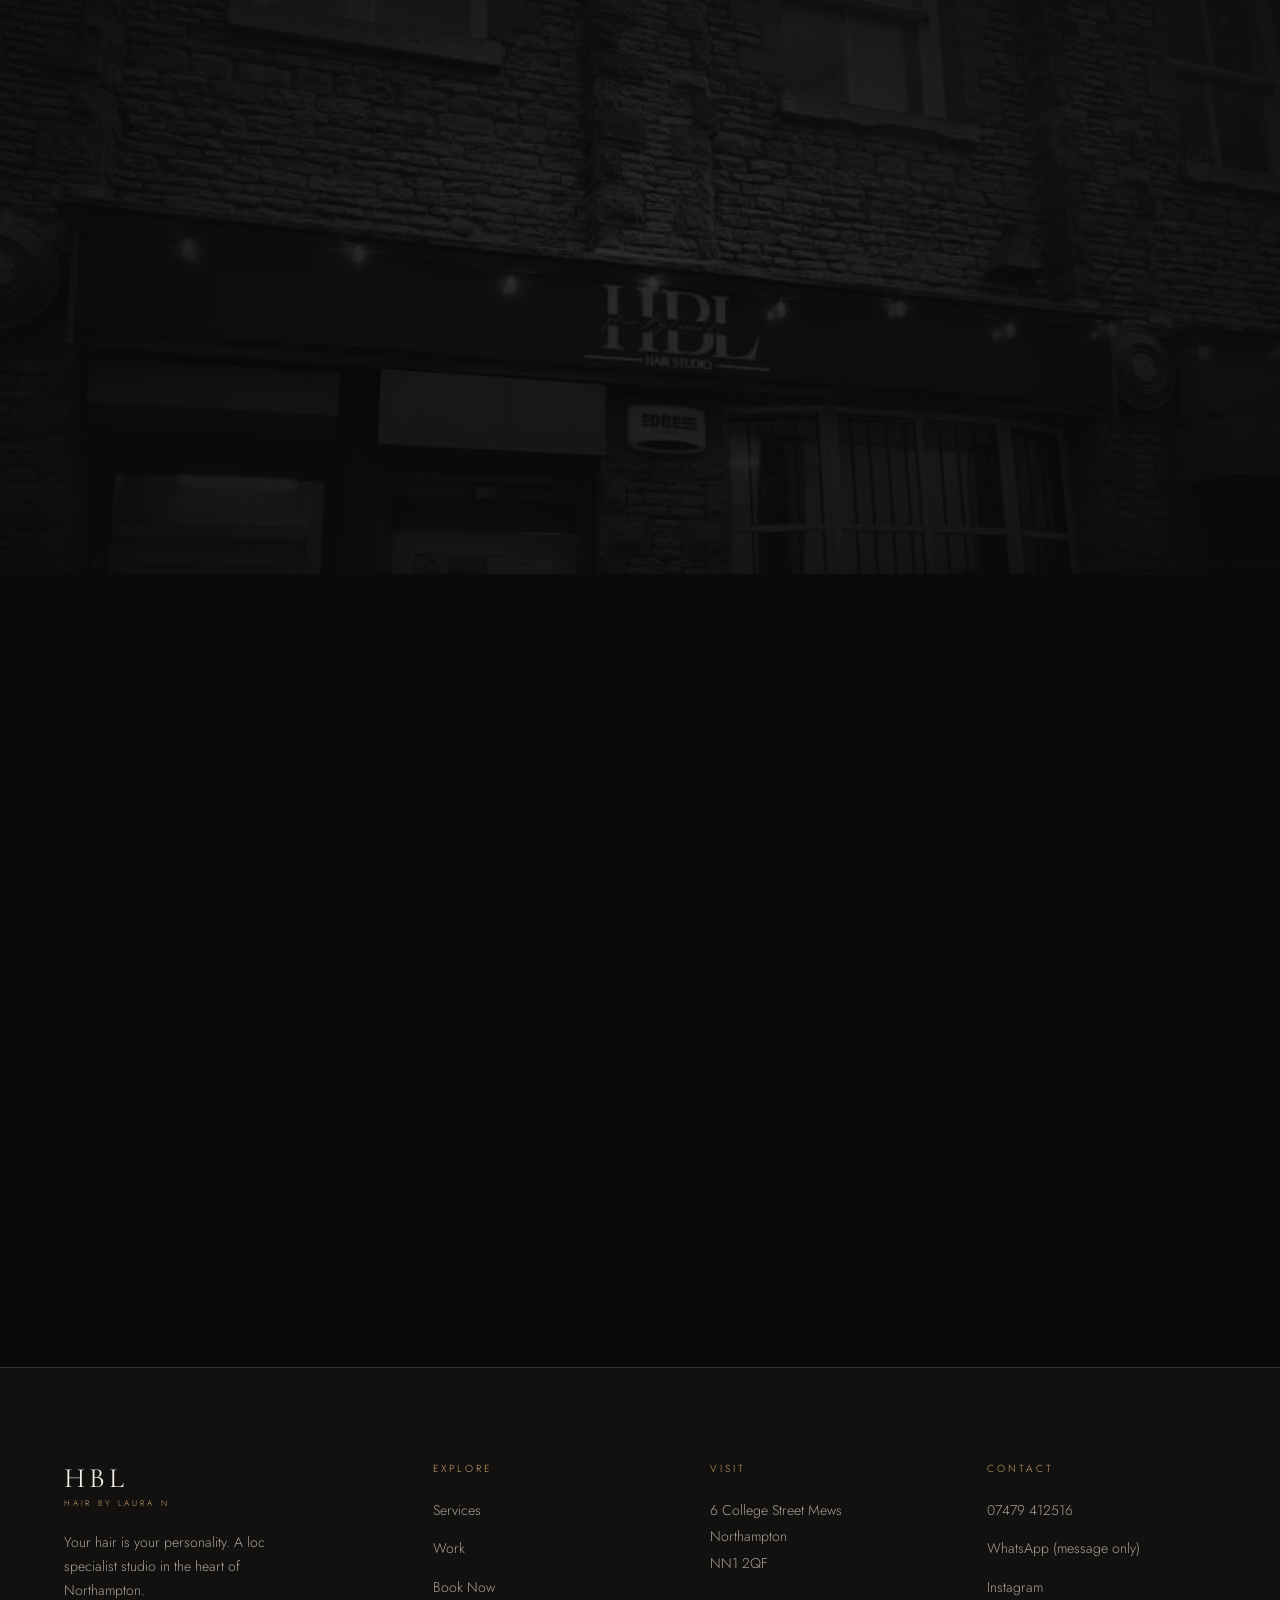
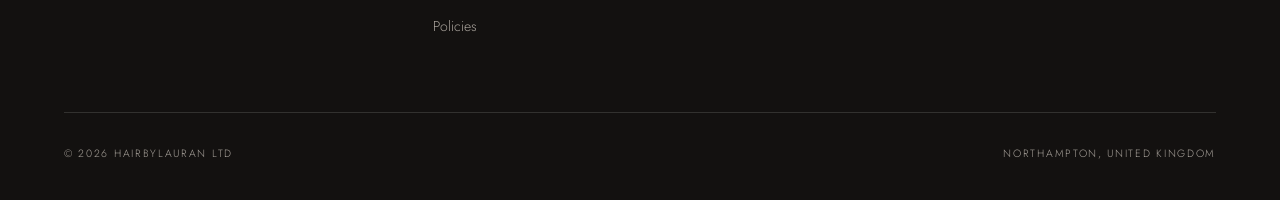
==== commit 382ce83f: "Rebuild as a three-page studio site with real business details Replaces the earlier placeholder site" ====
--- a/index.html
+++ b/index.html
@@ -1,252 +1,303 @@
 <!DOCTYPE html>
-<html lang="en">
+<html lang="en-GB">
 <head>
 <meta charset="utf-8">
 <meta name="viewport" content="width=device-width, initial-scale=1">
-<title>HBL Hair Studio — Locs, Twists & Braids</title>
-<meta name="description" content="HBL Hair Studio — a specialist textured hair studio. Starter locs, retwists, two-strand twists, braids and barbering. Book your appointment today.">
-<meta property="og:title" content="HBL Hair Studio">
-<meta property="og:description" content="Specialist textured hair studio — locs, twists, braids and barbering.">
-<meta property="og:image" content="images/hero.jpg">
+<title>HBL — Hair By Laura N. | Loc Specialist Studio, Northampton</title>
+<meta name="description" content="HBL Hair Studio, 6 College Street Mews, Northampton. Loc maintenance, starter locs, twists and braids by Laura N. and the HBL graduate stylists. Book online.">
+<meta property="og:title" content="HBL — Hair By Laura N.">
+<meta property="og:description" content="Loc specialist studio in Northampton. Your hair is your personality.">
+<meta property="og:image" content="images/work-twists-top.jpg">
+<meta name="theme-color" content="#0b0a09">
 <link rel="preconnect" href="https://fonts.googleapis.com">
 <link rel="preconnect" href="https://fonts.gstatic.com" crossorigin>
-<link href="https://fonts.googleapis.com/css2?family=Fraunces:opsz,wght@9..144,300..700&family=Inter:wght@300;400;500;600&display=swap" rel="stylesheet">
-<script>
-/* Placeholder swap for photos not added yet. Inline in head so it also
-   catches images that finish loading before script.js runs. */
-window.HBL_PLACEHOLDER = "data:image/svg+xml;utf8," + encodeURIComponent(
-  '<svg xmlns="http://www.w3.org/2000/svg" viewBox="0 0 400 500">' +
-  '<rect width="400" height="500" fill="#ece4d9"/>' +
-  '<text x="200" y="244" text-anchor="middle" fill="#c08b52" font-family="Georgia,serif" font-size="30">HBL</text>' +
-  '<text x="200" y="276" text-anchor="middle" fill="#8a8079" font-family="Helvetica,sans-serif" font-size="12" letter-spacing="2">PHOTO COMING SOON</text></svg>');
-document.addEventListener("error", function (e) {
-  var el = e.target;
-  if (el.tagName === "IMG" && el.src !== window.HBL_PLACEHOLDER) el.src = window.HBL_PLACEHOLDER;
-}, true);
+<link href="https://fonts.googleapis.com/css2?family=Cormorant+Garamond:ital,wght@0,300;0,400;1,300;1,400&family=Jost:wght@200;300;400&display=swap" rel="stylesheet">
+<link rel="stylesheet" href="styles.css">
+<link rel="icon" href="images/logo.jpg">
+<script type="application/ld+json">
+{"@context":"https://schema.org","@type":"HairSalon","name":"HBL Hair Studio — Hair By Laura N.",
+"image":"images/studio-front.jpg","telephone":"+447479412516",
+"address":{"@type":"PostalAddress","streetAddress":"6 College Street Mews","addressLocality":"Northampton","postalCode":"NN1 2QF","addressCountry":"GB"},
+"openingHoursSpecification":[
+ {"@type":"OpeningHoursSpecification","dayOfWeek":["Tuesday","Wednesday","Thursday","Friday"],"opens":"09:30","closes":"18:00"},
+ {"@type":"OpeningHoursSpecification","dayOfWeek":"Saturday","opens":"09:30","closes":"16:00"}],
+"priceRange":"££","slogan":"Your hair is your personality"}
 </script>
-<link rel="stylesheet" href="styles.css">
 </head>
 <body>
 
+<!-- PRELOADER -->
+<div class="pre" id="pre">
+  <div class="pre__logo">HBL</div>
+  <div class="pre__sub">Hair By Laura N.</div>
+  <div class="pre__bar"><i id="preBar"></i></div>
+  <div class="pre__pct" id="prePct">0</div>
+</div>
+
+<div class="curtain" id="curtain"></div>
+<div class="prog" id="prog"></div>
+<div class="cur" id="cur"></div>
+<div class="cur-d" id="curD"><span>View</span></div>
+
+<!-- NAV -->
 <header class="nav" id="nav">
-  <a class="nav__logo" href="#top">HBL<span>Hair Studio</span></a>
-  <nav class="nav__links">
+  <a class="brand" href="index.html"><b>HBL</b><i>Hair By Laura N.</i></a>
+  <nav class="nav__mid">
+    <a href="index.html" aria-current="page">Home</a>
     <a href="#services">Services</a>
-    <a href="#gallery">Gallery</a>
-    <a href="#about">About</a>
-    <a href="#faq">FAQ</a>
-    <a href="#visit">Visit</a>
+    <a href="#work">Work</a>
+    <a href="#studio">Studio</a>
+    <a href="policies.html">Policies</a>
   </nav>
-  <a class="btn btn--pill" href="#book">Book now</a>
-  <button class="nav__burger" id="burger" aria-label="Menu" aria-expanded="false"><span></span><span></span></button>
+  <div class="nav__end">
+    <a class="btn btn--fill btn--sm" href="book.html">Book Now</a>
+    <button class="burger" id="burger" aria-label="Open menu" aria-expanded="false"><i></i><i></i></button>
+  </div>
 </header>
 
-<div class="drawer" id="drawer">
+<div class="menu" id="menu">
+  <a href="index.html">Home</a>
   <a href="#services">Services</a>
-  <a href="#gallery">Gallery</a>
-  <a href="#about">About</a>
-  <a href="#faq">FAQ</a>
-  <a href="#visit">Visit</a>
-  <a class="btn btn--pill" href="#book">Book now</a>
+  <a href="#work">Work</a>
+  <a href="#studio">Studio</a>
+  <a href="book.html">Book Now</a>
+  <a href="policies.html">Policies</a>
+  <div class="menu__foot">
+    <span>6 College Street Mews, NN1 2QF</span>
+    <a href="tel:+447479412516">07479 412516</a>
+  </div>
 </div>
 
-<main id="top">
-
-  <!-- HERO -->
-  <section class="hero">
-    <div class="hero__copy reveal">
-      <p class="eyebrow">Textured hair specialists</p>
-      <h1>Hair that <em>holds</em><br>its shape.</h1>
-      <p class="lede">Starter locs, retwists, two-strand twists and braids — installed with clean parting, healthy tension and a finish built to last weeks, not days.</p>
-      <div class="hero__cta">
-        <a class="btn btn--solid" href="#book">Book an appointment</a>
-        <a class="btn btn--ghost" href="#gallery">See the work</a>
-      </div>
-      <ul class="hero__stats">
-        <li><strong>10+</strong><span>Years styling</span></li>
-        <li><strong>4.9</strong><span>Client rating</span></li>
-        <li><strong>All</strong><span>Hair textures</span></li>
+<main>
+
+<!-- HERO -->
+<section class="hero" id="top">
+  <div class="hero__bg" data-parallax="0.18"><img src="images/work-twists-top.jpg" alt="Freshly installed two-strand twists at HBL Hair Studio"></div>
+  <div class="hero__in">
+    <p class="kicker rv">Northampton · Est. Hair By Laura N.</p>
+    <h1 class="d1">
+      <span class="msk"><span>Your hair is</span></span>
+      <span class="msk"><span>your <em class="it">personality</em>.</span></span>
+    </h1>
+    <div class="hero__row">
+      <div>
+        <p class="lede rv rv-d2">A loc specialist studio built on clean parting, healthy tension and finishes that hold. Starter locs, maintenance, twists and braids — by Laura N. and the HBL graduate team.</p>
+        <div class="hero__cta rv rv-d3">
+          <a class="btn btn--fill" href="book.html">Book an appointment</a>
+          <a class="btn" href="#work">See the work</a>
+        </div>
+      </div>
+      <div class="hero__aside rv rv-d4">
+        <p class="tiny">Appointments release the<br>10th of each month, 12:00am</p>
+      </div>
+    </div>
+  </div>
+  <div class="scrollcue"><span>Scroll</span><i></i></div>
+</section>
+
+<!-- MARQUEE -->
+<div class="mq" aria-hidden="true">
+  <div class="mq__t">
+    <span>Starter Locs</span><em>✦</em><span>Loc Maintenance</span><em>✦</em><span>Retwist</span><em>✦</em><span>Two-Strand Twists</span><em>✦</em><span>Loc Styling</span><em>✦</em><span>Braids</span><em>✦</em><span>Wash &amp; Blow-Dry</span><em>✦</em>
+    <span>Starter Locs</span><em>✦</em><span>Loc Maintenance</span><em>✦</em><span>Retwist</span><em>✦</em><span>Two-Strand Twists</span><em>✦</em><span>Loc Styling</span><em>✦</em><span>Braids</span><em>✦</em><span>Wash &amp; Blow-Dry</span><em>✦</em>
+  </div>
+</div>
+
+<!-- ABOUT -->
+<section class="sec" id="studio">
+  <div class="wrap split">
+    <figure class="split__fig rv" style="margin:0">
+      <img class="plx" src="images/laura-outside.jpg" alt="Laura outside HBL Hair Studio" data-parallax="0.07">
+      <figcaption class="tag"><b>Laura N.</b><i>Director Stylist</i></figcaption>
+    </figure>
+    <div>
+      <p class="kicker rv">The Studio</p>
+      <h2 class="d2 rv rv-d1">A chair that<br><em class="it">isn't rushed</em>.</h2>
+      <p class="lede rv rv-d2">HBL is a small appointment-led studio on College Street Mews, built around textured hair and locs in particular. One client in the chair, the time your hair actually needs, and honest advice about what will still look good in six weeks.</p>
+      <p class="rv rv-d2">Whether you're starting your loc journey, keeping a mature set tidy, or want a protective style that survives the working week — you'll leave with something clean, comfortable, and worth photographing.</p>
+      <ul class="ticks rv rv-d3">
+        <li>Scalp-first approach — no painful tension</li>
+        <li>Director and Graduate stylist tiers, priced accordingly</li>
+        <li>Aftercare guidance provided with every service</li>
+        <li>Fully insured business</li>
       </ul>
-    </div>
-    <div class="hero__media reveal">
-      <img src="images/hero.jpg" alt="Freshly installed two-strand twists at HBL Hair Studio" loading="eager">
-      <div class="hero__badge"><span>Walk-ins</span><em>Mon – Sat</em></div>
-    </div>
-  </section>
-
-  <!-- MARQUEE -->
-  <div class="marquee" aria-hidden="true">
-    <div class="marquee__track">
-      <span>Starter Locs</span><i>✦</i><span>Retwist</span><i>✦</i><span>Two-Strand Twists</span><i>✦</i><span>Loc Styling</span><i>✦</i><span>Cornrows</span><i>✦</i><span>Box Braids</span><i>✦</i><span>Barbering</span><i>✦</i>
-      <span>Starter Locs</span><i>✦</i><span>Retwist</span><i>✦</i><span>Two-Strand Twists</span><i>✦</i><span>Loc Styling</span><i>✦</i><span>Cornrows</span><i>✦</i><span>Box Braids</span><i>✦</i><span>Barbering</span><i>✦</i>
-    </div>
-  </div>
-
-  <!-- ABOUT -->
-  <section class="about" id="about">
-    <div class="about__media reveal">
-      <img src="images/studio.jpg" alt="The HBL Hair Studio shopfront">
-    </div>
-    <div class="about__copy reveal">
-      <p class="eyebrow">The studio</p>
-      <h2>A calm chair, an unhurried finish.</h2>
-      <p>HBL Hair Studio is a small, appointment-led space built around textured hair. No conveyor belt, no rushing the parting — one client in the chair at a time, with the time your hair actually needs.</p>
-      <p>Whether you're starting your loc journey, keeping a mature set tidy, or want a protective style that survives the working week, you'll leave with something clean, comfortable and photographed before you go.</p>
-      <ul class="ticks">
-        <li>Scalp-first approach — no painful tension</li>
-        <li>Honest advice on what suits your hair</li>
-        <li>Aftercare guidance with every appointment</li>
-      </ul>
-    </div>
-  </section>
-
-  <!-- SERVICES -->
-  <section class="services" id="services">
-    <div class="section-head reveal">
-      <p class="eyebrow">Services</p>
-      <h2>What we do</h2>
-      <p class="lede">Prices are a starting point — length, density and style detail can change the final quote. Message us with a photo for an exact price.</p>
-    </div>
-
-    <div class="svc">
-      <article class="svc__row reveal">
-        <div class="svc__n">01</div>
-        <div class="svc__body"><h3>Starter Locs</h3><p>Comb coils or two-strand starters, parted to a grid that grows out evenly.</p></div>
-        <div class="svc__meta"><span>From £65</span><em>2–3 hrs</em></div>
-      </article>
-      <article class="svc__row reveal">
-        <div class="svc__n">02</div>
-        <div class="svc__body"><h3>Loc Retwist &amp; Style</h3><p>Root maintenance, palm roll or interlock, finished with a style of your choice.</p></div>
-        <div class="svc__meta"><span>From £45</span><em>1.5–2 hrs</em></div>
-      </article>
-      <article class="svc__row reveal">
-        <div class="svc__n">03</div>
-        <div class="svc__body"><h3>Two-Strand Twists</h3><p>Natural hair twists with defined parting — a clean protective style for 2–3 weeks.</p></div>
-        <div class="svc__meta"><span>From £40</span><em>1.5–2.5 hrs</em></div>
-      </article>
-      <article class="svc__row reveal">
-        <div class="svc__n">04</div>
-        <div class="svc__body"><h3>Cornrows &amp; Feed-ins</h3><p>Straight-backs or patterned designs, with or without added hair.</p></div>
-        <div class="svc__meta"><span>From £35</span><em>1–3 hrs</em></div>
-      </article>
-      <article class="svc__row reveal">
-        <div class="svc__n">05</div>
-        <div class="svc__body"><h3>Box Braids &amp; Knotless</h3><p>Small, medium or jumbo — priced by size and length.</p></div>
-        <div class="svc__meta"><span>From £80</span><em>3–6 hrs</em></div>
-      </article>
-      <article class="svc__row reveal">
-        <div class="svc__n">06</div>
-        <div class="svc__body"><h3>Cuts &amp; Barbering</h3><p>Skin fades, line-ups and shape-ups, finished around locs and braids.</p></div>
-        <div class="svc__meta"><span>From £20</span><em>30–45 min</em></div>
-      </article>
-    </div>
-  </section>
-
-  <!-- GALLERY -->
-  <section class="gallery" id="gallery">
-    <div class="section-head reveal">
-      <p class="eyebrow">Gallery</p>
-      <h2>Recent work</h2>
-      <p class="lede">A look at what leaves the chair. Tap any photo to view it larger.</p>
-    </div>
-    <div class="filters reveal" id="filters">
-      <button class="chip is-active" data-filter="all">All</button>
-      <button class="chip" data-filter="locs">Locs</button>
-      <button class="chip" data-filter="twists">Twists</button>
-      <button class="chip" data-filter="braids">Braids</button>
-      <button class="chip" data-filter="studio">Studio</button>
-    </div>
-    <div class="grid" id="grid"><!-- filled from script.js --></div>
-  </section>
-
-  <!-- TESTIMONIALS -->
-  <section class="quotes">
-    <div class="section-head reveal">
-      <p class="eyebrow">Kind words</p>
-      <h2>From the chair</h2>
-    </div>
-    <div class="quotes__grid">
-      <figure class="quote reveal">
-        <blockquote>“First time getting my locs started and she talked me through every step. Three months on and they're still sitting perfectly.”</blockquote>
-        <figcaption>Daniel O. <span>Starter locs</span></figcaption>
-      </figure>
-      <figure class="quote reveal">
-        <blockquote>“No pulling, no headache after. That alone made me switch. The parting is unreal.”</blockquote>
-        <figcaption>Amara K. <span>Cornrows</span></figcaption>
-      </figure>
-      <figure class="quote reveal">
-        <blockquote>“Took my son in for twists and a line-up — he hasn't stopped looking in the mirror since.”</blockquote>
-        <figcaption>Marcus B. <span>Twists &amp; barbering</span></figcaption>
-      </figure>
-    </div>
-  </section>
-
-  <!-- FAQ -->
-  <section class="faq" id="faq">
-    <div class="section-head reveal">
-      <p class="eyebrow">FAQ</p>
-      <h2>Good to know</h2>
-    </div>
-    <div class="acc">
-      <details class="reveal"><summary>How should I come in for my appointment?</summary><p>Clean, fully dried and detangled hair unless you've booked a wash with your service. For a retwist, come with roots free of heavy product build-up.</p></details>
-      <details class="reveal"><summary>Do you take walk-ins?</summary><p>Where the diary allows, yes — but appointments always take priority. Message ahead if you can, especially for anything over two hours.</p></details>
-      <details class="reveal"><summary>Do I need to bring my own hair?</summary><p>For braids and feed-ins, bring your preferred brand and colour if you have one. If not, tell us in advance and we'll source it for you.</p></details>
-      <details class="reveal"><summary>How long will my style last?</summary><p>Twists sit well for 2–3 weeks, braids 6–8 weeks, and a retwist typically runs 4–6 weeks depending on your hair and how you wrap it at night.</p></details>
-      <details class="reveal"><summary>What's your cancellation policy?</summary><p>Please give at least 24 hours' notice. Repeated no-shows may need a deposit to rebook.</p></details>
-    </div>
-  </section>
-
-  <!-- BOOK / VISIT -->
-  <section class="book" id="book">
-    <div class="book__panel reveal">
-      <p class="eyebrow">Booking</p>
-      <h2>Ready for your appointment?</h2>
-      <p class="lede">Send a message with the style you want, your hair length and a couple of dates that work. You'll get a price and a slot back the same day.</p>
-      <div class="book__actions">
-        <!-- REPLACE: phone number, WhatsApp number and Instagram handle -->
-        <a class="btn btn--solid" href="tel:+440000000000">Call the studio</a>
-        <a class="btn btn--ghost" href="https://wa.me/440000000000">WhatsApp</a>
-        <a class="btn btn--ghost" href="https://instagram.com/">Instagram DM</a>
-      </div>
-    </div>
-    <div class="book__info reveal" id="visit">
-      <div class="info__block">
-        <h3>Opening hours</h3>
-        <ul class="hours">
-          <li><span>Mon – Fri</span><em>9:00 — 19:00</em></li>
-          <li><span>Saturday</span><em>9:00 — 18:00</em></li>
-          <li><span>Sunday</span><em>Closed</em></li>
+      <div class="stats rv rv-d4">
+        <div><b data-count="48">0</b><span>Hours booked monthly</span></div>
+        <div><b data-count="3" data-suffix="+">0</b><span>Stylists on the floor</span></div>
+        <div><b data-count="100" data-suffix="%">0</b><span>Textured hair focus</span></div>
+      </div>
+    </div>
+  </div>
+</section>
+
+<!-- SERVICES (pinned) -->
+<section class="sec" id="services" style="background:var(--noir-2)">
+  <div class="wrap">
+    <div class="head">
+      <p class="kicker rv">Services</p>
+      <h2 class="d2 rv rv-d1">What leaves<br>the chair.</h2>
+      <p class="lede rv rv-d2">All prices are starting prices and may increase with hair length or service requirements. Director Stylist services are priced differently from Graduate Stylist services — live prices are shown at booking.</p>
+    </div>
+    <div class="pin">
+      <div class="pin__media" id="pinMedia">
+        <img src="images/work-twists-top.jpg" alt="Starter locs" class="is-live">
+        <img src="images/work-loc-braids.jpg" alt="Loc maintenance and retwist">
+        <img src="images/work-twists-side.jpg" alt="Two-strand twists">
+        <img src="images/work-loc-braids.jpg" alt="Loc styling">
+        <img src="images/work-twists-side.jpg" alt="Braids">
+        <img src="images/studio-front.jpg" alt="Wash, blow-dry and removal">
+      </div>
+      <div class="srv" id="srvList">
+        <article class="srv__row is-live" data-i="0">
+          <span class="srv__n">01</span>
+          <div><h3 class="d4">Starter Locs</h3><p>Comb coils or two-strand starters, parted to a grid that grows out evenly.</p></div>
+          <div class="srv__p">See price<em>At booking</em></div>
+        </article>
+        <article class="srv__row" data-i="1">
+          <span class="srv__n">02</span>
+          <div><h3 class="d4">Locs Maintenance</h3><p>Root maintenance, palm roll or interlock, finished and styled. Director or Graduate tier.</p></div>
+          <div class="srv__p">See price<em>At booking</em></div>
+        </article>
+        <article class="srv__row" data-i="2">
+          <span class="srv__n">03</span>
+          <div><h3 class="d4">Two-Strand Twists</h3><p>Defined parting and a clean protective finish for natural hair.</p></div>
+          <div class="srv__p">See price<em>At booking</em></div>
+        </article>
+        <article class="srv__row" data-i="3">
+          <span class="srv__n">04</span>
+          <div><h3 class="d4">Loc Styling</h3><p>Barrel rolls, pin-ups and braided loc styles for events or everyday.</p></div>
+          <div class="srv__p">See price<em>At booking</em></div>
+        </article>
+        <article class="srv__row" data-i="4">
+          <span class="srv__n">05</span>
+          <div><h3 class="d4">Braids &amp; Cornrows</h3><p>Straight-backs, patterned designs and feed-ins, with or without added hair.</p></div>
+          <div class="srv__p">See price<em>At booking</em></div>
+        </article>
+        <article class="srv__row" data-i="5">
+          <span class="srv__n">06</span>
+          <div><h3 class="d4">Wash, Blow-Dry &amp; Removal</h3><p>Available as add-ons or standalone. Colour in natural tones from £20.</p></div>
+          <div class="srv__p">From £20<em>Colour</em></div>
+        </article>
+      </div>
+    </div>
+    <div class="rv" style="margin-top:3rem"><a class="btn btn--fill" href="book.html">View full service list &amp; book</a></div>
+  </div>
+</section>
+
+<!-- PROCESS -->
+<section class="sec sec--tight">
+  <div class="wrap head head--c">
+    <p class="kicker kicker--c rv">How it works</p>
+    <h2 class="d2 rv rv-d1">Four steps<br>to the chair.</h2>
+  </div>
+  <div class="rail">
+    <article class="step rv"><b>01</b><h3 class="d4">Appointments release</h3><p>Slots open on the 10th of each month at 12:00am. Popular Saturday times go first.</p></article>
+    <article class="step rv rv-d1"><b>02</b><h3 class="d4">Pick your stylist tier</h3><p>Director Stylist (Laura) or Graduate Stylist. Pricing differs — make sure you book the right tier.</p></article>
+    <article class="step rv rv-d2"><b>03</b><h3 class="d4">Secure with a deposit</h3><p>Deposits are strictly non-refundable and non-transferable. The balance is paid on the day by cash or card.</p></article>
+    <article class="step rv rv-d3"><b>04</b><h3 class="d4">Arrive prepared</h3><p>Allow time for parking. Tell us in advance about scalp sensitivities. Punctuality is essential.</p></article>
+  </div>
+</section>
+
+<!-- GALLERY -->
+<section class="sec" id="work" style="background:var(--noir-2)">
+  <div class="wrap">
+    <div class="head">
+      <p class="kicker rv">Portfolio</p>
+      <h2 class="d2 rv rv-d1">Recent work.</h2>
+      <p class="lede rv rv-d2">Straight from the studio floor. Tap any image to view it full size.</p>
+    </div>
+    <div class="chips rv" id="chips">
+      <button class="chip" data-f="all" aria-pressed="true">All</button>
+      <button class="chip" data-f="locs" aria-pressed="false">Locs</button>
+      <button class="chip" data-f="twists" aria-pressed="false">Twists</button>
+      <button class="chip" data-f="studio" aria-pressed="false">Studio</button>
+    </div>
+    <div class="gal" id="gal"></div>
+  </div>
+</section>
+
+<!-- TESTIMONIALS -->
+<section class="sec">
+  <div class="wrap">
+    <div class="head head--c"><p class="kicker kicker--c rv">Kind words</p></div>
+    <div class="qs rv" id="qs">
+      <figure class="q is-live"><blockquote>“First time getting my locs started and she talked me through every step. Months on and they're still sitting perfectly.”</blockquote><cite>Daniel O.<span>Starter Locs</span></cite></figure>
+      <figure class="q"><blockquote>“No pulling, no headache afterwards. That alone made me switch. The parting is unreal.”</blockquote><cite>Amara K.<span>Loc Maintenance</span></cite></figure>
+      <figure class="q"><blockquote>“Took my son in for twists and he hasn't stopped looking in the mirror since.”</blockquote><cite>Marcus B.<span>Two-Strand Twists</span></cite></figure>
+    </div>
+    <div class="qnav" id="qnav"></div>
+  </div>
+</section>
+
+<!-- CTA BAND -->
+<section class="band">
+  <div class="band__bg" data-parallax="0.12"><img src="images/studio-front.jpg" alt=""></div>
+  <div class="wrap">
+    <p class="kicker kicker--c rv">6 College Street Mews · NN1 2QF</p>
+    <h2 class="d2 rv rv-d1">Ready when<br>you are.</h2>
+    <a class="btn btn--fill rv rv-d2" href="book.html">Book your appointment</a>
+  </div>
+</section>
+
+<!-- VISIT -->
+<section class="sec" id="visit">
+  <div class="wrap">
+    <div class="head"><p class="kicker rv">Visit</p><h2 class="d2 rv rv-d1">Find the studio.</h2></div>
+    <div class="cards">
+      <div class="card rv">
+        <h3 class="d4">Opening hours</h3>
+        <ul class="rows">
+          <li><span>Tuesday – Friday</span><b>9:30 — 18:00</b></li>
+          <li><span>Saturday</span><b>9:30 — 16:00</b></li>
+          <li class="off"><span>Sunday &amp; Monday</span><b>Closed</b></li>
         </ul>
       </div>
-      <div class="info__block">
-        <h3>Find us</h3>
-        <!-- REPLACE: full street address -->
-        <p>HBL Hair Studio<br>Add your street address here<br>Town, Postcode</p>
-        <a class="link-arrow" href="https://maps.google.com/?q=HBL+Hair+Studio">Open in Maps →</a>
-      </div>
-    </div>
-  </section>
+      <div class="card rv rv-d1">
+        <h3 class="d4">Address</h3>
+        <p>HBL Hair Studio<br>6 College Street Mews<br>Northampton, NN1 2QF</p>
+        <a class="ln" href="https://maps.google.com/?q=6+College+Street+Mews+Northampton+NN1+2QF" target="_blank" rel="noopener">Open in Maps</a>
+      </div>
+      <div class="card rv rv-d2">
+        <h3 class="d4">Parking</h3>
+        <p>NCP St Peter's Way, NN1 1TP — 5 min walk, free for 1.5 hrs.<br>SOL Central, NN1 2RL — 3 min walk.<br>Mayorhold Multi-Storey, NN1 2DL — 5 min walk.</p>
+      </div>
+    </div>
+  </div>
+</section>
 
 </main>
 
 <footer class="foot">
-  <div class="foot__top">
-    <a class="nav__logo" href="#top">HBL<span>Hair Studio</span></a>
-    <nav class="foot__links">
-      <a href="#services">Services</a><a href="#gallery">Gallery</a><a href="#faq">FAQ</a><a href="#book">Book</a>
-    </nav>
+  <div class="foot__grid">
+    <div>
+      <a class="brand" href="index.html" style="margin-bottom:1.5rem"><b>HBL</b><i>Hair By Laura N.</i></a>
+      <p style="max-width:32ch;font-size:.88rem">Your hair is your personality. A loc specialist studio in the heart of Northampton.</p>
+    </div>
+    <div><h4>Explore</h4><ul>
+      <li><a href="index.html#services">Services</a></li>
+      <li><a href="index.html#work">Work</a></li>
+      <li><a href="book.html">Book Now</a></li>
+      <li><a href="policies.html">Policies</a></li>
+    </ul></div>
+    <div><h4>Visit</h4><address>6 College Street Mews<br>Northampton<br>NN1 2QF</address></div>
+    <div><h4>Contact</h4><ul>
+      <li><a href="tel:+447479412516">07479 412516</a></li>
+      <li><a href="https://wa.me/447479412516" target="_blank" rel="noopener">WhatsApp (message only)</a></li>
+      <li><a href="https://instagram.com/hairbylauran" target="_blank" rel="noopener">Instagram</a></li>
+    </ul></div>
   </div>
   <div class="foot__bar">
-    <p>&copy; <span id="year"></span> HBL Hair Studio. All rights reserved.</p>
-    <p>Textured hair specialists</p>
+    <p>&copy; <span id="yr"></span> HAIRBYLAURAN LTD</p>
+    <p>Northampton, United Kingdom</p>
   </div>
 </footer>
 
-<div class="lightbox" id="lightbox" role="dialog" aria-modal="true" aria-label="Photo viewer">
-  <button class="lightbox__close" id="lbClose" aria-label="Close">✕</button>
-  <button class="lightbox__nav lightbox__nav--prev" id="lbPrev" aria-label="Previous">‹</button>
-  <img id="lbImg" alt="">
-  <button class="lightbox__nav lightbox__nav--next" id="lbNext" aria-label="Next">›</button>
+<div class="lb" id="lb" role="dialog" aria-modal="true" aria-label="Image viewer">
+  <button class="lb__x" id="lbX" aria-label="Close">✕</button>
+  <button class="lb__a lb__a--p" id="lbP" aria-label="Previous">‹</button>
+  <img id="lbI" alt="">
+  <button class="lb__a lb__a--n" id="lbN" aria-label="Next">›</button>
+  <div class="lb__cap" id="lbC"></div>
 </div>
 
 <script src="script.js"></script>
--- a/styles.css
+++ b/styles.css
@@ -1,254 +1,444 @@
-/* ===== HBL Hair Studio — tokens ===== */
+/* ══════════════════════════════════════════════════════════
+   HBL — Hair By Laura N.  |  Northampton
+   ══════════════════════════════════════════════════════════ */
+
 :root{
-  --ink:#14110f;
-  --ink-2:#1e1a17;
-  --paper:#f6f1ea;
-  --paper-2:#ece4d9;
-  --tan:#c08b52;
-  --tan-soft:#e0b183;
-  --muted:#8a8079;
-  --line:rgba(20,17,15,.12);
-  --radius:18px;
-  --maxw:1200px;
-  --serif:"Fraunces",Georgia,"Times New Roman",serif;
-  --sans:"Inter",system-ui,-apple-system,"Segoe UI",sans-serif;
-  --ease:cubic-bezier(.22,.61,.36,1);
-}
-
-*{box-sizing:border-box}
-html{scroll-behavior:smooth}
+  --noir:#0b0a09;
+  --noir-2:#131110;
+  --noir-3:#1c1917;
+  --bone:#f2efe9;
+  --bone-dim:#a8a29b;
+  --gold:#c8a46b;
+  --gold-lt:#e0c69a;
+  --line:rgba(242,239,233,.14);
+  --line-strong:rgba(242,239,233,.3);
+
+  --display:"Cormorant Garamond",Garamond,"Times New Roman",serif;
+  --ui:"Jost",system-ui,-apple-system,"Segoe UI",sans-serif;
+
+  --maxw:1320px;
+  --pad:clamp(1.25rem,5vw,4.5rem);
+  --ease:cubic-bezier(.19,1,.22,1);
+  --ease-2:cubic-bezier(.65,.05,.36,1);
+}
+
+*,*::before,*::after{box-sizing:border-box}
+html{scroll-behavior:smooth;-webkit-text-size-adjust:100%}
 body{
-  margin:0;background:var(--paper);color:var(--ink);
-  font-family:var(--sans);font-size:16px;line-height:1.65;
+  margin:0;background:var(--noir);color:var(--bone);
+  font-family:var(--ui);font-weight:300;font-size:16px;line-height:1.7;
   -webkit-font-smoothing:antialiased;overflow-x:hidden;
 }
-img{max-width:100%;display:block}
+body.is-locked{overflow:hidden}
+img{display:block;max-width:100%}
 a{color:inherit;text-decoration:none}
-h1,h2,h3{font-family:var(--serif);font-weight:400;letter-spacing:-.02em;line-height:1.05;margin:0}
-h1{font-size:clamp(2.9rem,7.5vw,5.4rem)}
-h2{font-size:clamp(2rem,4.4vw,3.2rem)}
-h3{font-size:1.25rem;letter-spacing:-.01em}
-em{font-style:italic;color:var(--tan)}
-p{margin:0 0 1rem}
-
-.eyebrow{
-  font-size:.72rem;letter-spacing:.22em;text-transform:uppercase;
-  color:var(--tan);font-weight:600;margin:0 0 1rem;
-}
-.lede{color:var(--muted);font-size:1.05rem;max-width:56ch}
-
+button{font:inherit;color:inherit}
+::selection{background:var(--gold);color:var(--noir)}
+
+/* ───────── Type ───────── */
+h1,h2,h3,h4{font-family:var(--display);font-weight:300;line-height:.95;letter-spacing:-.015em;margin:0}
+h2:not(:last-child){margin-bottom:1.6rem}
+.d1{font-size:clamp(3.4rem,11vw,10rem)}
+.d2{font-size:clamp(2.6rem,7vw,6rem)}
+.d3{font-size:clamp(1.9rem,4vw,3.4rem)}
+.d4{font-size:clamp(1.4rem,2.2vw,2rem);line-height:1.1}
+.it{font-style:italic;color:var(--gold)}
+
+.kicker{
+  font-size:.68rem;letter-spacing:.42em;text-transform:uppercase;
+  color:var(--gold);font-weight:400;margin:0 0 1.75rem;display:flex;align-items:center;gap:.9rem;
+}
+.kicker::before{content:"";width:34px;height:1px;background:var(--gold);flex:none}
+.kicker--c{justify-content:center}
+.kicker--c::after{content:"";width:34px;height:1px;background:var(--gold)}
+
+p{margin:0 0 1.15rem;color:var(--bone-dim)}
+.lede{font-size:clamp(1rem,1.35vw,1.16rem);max-width:58ch;color:var(--bone-dim)}
+.tiny{font-size:.75rem;letter-spacing:.18em;text-transform:uppercase;color:var(--bone-dim)}
+
+/* ───────── Buttons ───────── */
 .btn{
-  display:inline-flex;align-items:center;justify-content:center;
-  padding:.85rem 1.6rem;border-radius:100px;font-size:.9rem;font-weight:500;
-  border:1px solid transparent;transition:.35s var(--ease);cursor:pointer;white-space:nowrap;
-}
-.btn--solid{background:var(--ink);color:var(--paper)}
-.btn--solid:hover{background:var(--tan);transform:translateY(-2px)}
-.btn--ghost{border-color:var(--line);color:var(--ink)}
-.btn--ghost:hover{border-color:var(--ink);background:var(--ink);color:var(--paper)}
-.btn--pill{background:var(--ink);color:var(--paper);padding:.7rem 1.35rem;font-size:.85rem}
-.btn--pill:hover{background:var(--tan)}
-
-/* ===== Nav ===== */
+  position:relative;display:inline-flex;align-items:center;justify-content:center;gap:.7rem;
+  padding:1.05rem 2.3rem;border-radius:100px;border:1px solid var(--line-strong);
+  font-size:.72rem;letter-spacing:.26em;text-transform:uppercase;font-weight:400;
+  cursor:pointer;overflow:hidden;background:none;isolation:isolate;
+  transition:color .5s var(--ease),border-color .5s var(--ease);
+}
+.btn::before{
+  content:"";position:absolute;inset:0;z-index:-1;border-radius:inherit;
+  background:var(--gold);transform:translateY(101%);transition:transform .6s var(--ease);
+}
+.btn:hover{color:var(--noir);border-color:var(--gold)}
+.btn:hover::before{transform:translateY(0)}
+.btn--fill{background:var(--gold);color:var(--noir);border-color:var(--gold)}
+.btn--fill::before{background:var(--bone)}
+.btn--fill:hover{color:var(--noir);border-color:var(--bone)}
+.btn--sm{padding:.8rem 1.6rem;font-size:.66rem}
+
+.ln{
+  position:relative;display:inline-block;font-size:.72rem;letter-spacing:.26em;
+  text-transform:uppercase;color:var(--gold);padding-bottom:.35rem;
+}
+.ln::after{content:"";position:absolute;left:0;bottom:0;width:100%;height:1px;background:currentColor;transform-origin:right;transform:scaleX(1);transition:transform .5s var(--ease)}
+.ln:hover::after{transform-origin:left;transform:scaleX(0)}
+
+/* ───────── Preloader ───────── */
+.pre{
+  position:fixed;inset:0;z-index:9999;background:var(--noir);
+  display:flex;flex-direction:column;align-items:center;justify-content:center;gap:2rem;
+  transition:opacity .8s var(--ease),visibility .8s;
+}
+.pre.is-done{opacity:0;visibility:hidden}
+.pre__logo{font-family:var(--display);font-size:clamp(3rem,9vw,6rem);letter-spacing:.1em;line-height:1;opacity:0;animation:preIn 1s var(--ease) .15s forwards}
+.pre__sub{font-size:.62rem;letter-spacing:.5em;text-transform:uppercase;color:var(--gold);opacity:0;animation:preIn 1s var(--ease) .45s forwards}
+.pre__bar{width:min(240px,50vw);height:1px;background:var(--line);position:relative;overflow:hidden}
+.pre__bar i{position:absolute;inset:0;background:var(--gold);transform:scaleX(0);transform-origin:left;transition:transform .25s linear}
+.pre__pct{font-size:.62rem;letter-spacing:.3em;color:var(--bone-dim)}
+@keyframes preIn{to{opacity:1}}
+
+/* ───────── Page transition curtain ───────── */
+.curtain{
+  position:fixed;inset:0;z-index:9000;background:var(--noir);pointer-events:none;
+  transform:translateY(100%);
+}
+.curtain.is-in{animation:curtainIn .7s var(--ease-2) forwards}
+.curtain.is-out{animation:curtainOut .7s var(--ease-2) forwards}
+@keyframes curtainIn{from{transform:translateY(100%)}to{transform:translateY(0)}}
+@keyframes curtainOut{from{transform:translateY(0)}to{transform:translateY(-100%)}}
+
+/* ───────── Cursor ───────── */
+.cur,.cur-d{position:fixed;top:0;left:0;z-index:8000;pointer-events:none;border-radius:50%;mix-blend-mode:difference}
+.cur{width:6px;height:6px;background:var(--bone);margin:-3px 0 0 -3px}
+.cur-d{
+  width:40px;height:40px;border:1px solid rgba(242,239,233,.5);margin:-20px 0 0 -20px;
+  display:grid;place-items:center;transition:width .4s var(--ease),height .4s var(--ease),background .4s,border-color .4s;
+}
+.cur-d span{font-size:.5rem;letter-spacing:.2em;text-transform:uppercase;opacity:0;transition:opacity .3s;color:var(--noir)}
+body.cur-on .cur-d{width:84px;height:84px;background:var(--bone);border-color:var(--bone)}
+body.cur-on .cur-d span{opacity:1}
+@media (hover:none),(max-width:900px){.cur,.cur-d{display:none}}
+
+/* ───────── Scroll progress ───────── */
+.prog{position:fixed;top:0;left:0;height:2px;width:100%;z-index:70;transform:scaleX(0);transform-origin:left;background:var(--gold)}
+
+/* ───────── Nav ───────── */
 .nav{
-  position:fixed;top:0;left:0;right:0;z-index:60;
-  display:flex;align-items:center;justify-content:space-between;gap:1.5rem;
-  padding:1.1rem clamp(1rem,4vw,3rem);
-  transition:.4s var(--ease);
-}
-.nav.is-stuck{background:rgba(246,241,234,.88);backdrop-filter:blur(14px);border-bottom:1px solid var(--line);padding:.7rem clamp(1rem,4vw,3rem)}
-.nav__logo{font-family:var(--serif);font-size:1.45rem;letter-spacing:.06em;line-height:1}
-.nav__logo span{display:block;font-family:var(--sans);font-size:.6rem;letter-spacing:.3em;text-transform:uppercase;color:var(--muted);margin-top:.25rem}
-.nav__links{display:flex;gap:2rem;font-size:.9rem}
-.nav__links a{position:relative;padding:.2rem 0}
-.nav__links a::after{content:"";position:absolute;left:0;bottom:0;height:1px;width:0;background:var(--tan);transition:width .35s var(--ease)}
-.nav__links a:hover::after{width:100%}
-.nav__burger{display:none;background:none;border:0;padding:.5rem;cursor:pointer}
-.nav__burger span{display:block;width:24px;height:1.5px;background:var(--ink);margin:5px 0;transition:.3s var(--ease)}
-.nav__burger[aria-expanded="true"] span:first-child{transform:translateY(3.25px) rotate(45deg)}
-.nav__burger[aria-expanded="true"] span:last-child{transform:translateY(-3.25px) rotate(-45deg)}
-
-.drawer{
-  position:fixed;inset:0;z-index:55;background:var(--paper);
-  display:flex;flex-direction:column;align-items:center;justify-content:center;gap:1.75rem;
-  font-family:var(--serif);font-size:2rem;
-  opacity:0;pointer-events:none;transition:.4s var(--ease);
-}
-.drawer.is-open{opacity:1;pointer-events:auto}
-.drawer .btn{font-family:var(--sans);font-size:.9rem}
-
-/* ===== Hero ===== */
-.hero{
-  max-width:var(--maxw);margin:0 auto;padding:clamp(7rem,14vw,10rem) clamp(1.25rem,4vw,3rem) 4rem;
-  display:grid;grid-template-columns:1.05fr .95fr;gap:clamp(2rem,5vw,4.5rem);align-items:center;
-}
-.hero h1{margin-bottom:1.5rem}
-.hero__cta{display:flex;gap:.75rem;flex-wrap:wrap;margin:2rem 0 2.75rem}
-.hero__stats{display:flex;gap:2.5rem;list-style:none;padding:0;margin:0;border-top:1px solid var(--line);padding-top:1.5rem}
-.hero__stats strong{display:block;font-family:var(--serif);font-size:1.9rem;font-weight:400}
-.hero__stats span{font-size:.75rem;letter-spacing:.12em;text-transform:uppercase;color:var(--muted)}
-.hero__media{position:relative}
-.hero__media img{border-radius:var(--radius);aspect-ratio:4/5;object-fit:cover;width:100%;background:var(--paper-2)}
-.hero__badge{
-  position:absolute;left:-1.25rem;bottom:1.75rem;background:var(--ink);color:var(--paper);
-  padding:1rem 1.4rem;border-radius:14px;box-shadow:0 18px 40px rgba(20,17,15,.22);
-}
-.hero__badge span{display:block;font-size:.68rem;letter-spacing:.18em;text-transform:uppercase;color:var(--tan-soft)}
-.hero__badge em{font-style:normal;font-family:var(--serif);font-size:1.15rem;color:var(--paper)}
-
-/* ===== Marquee ===== */
-.marquee{background:var(--ink);color:var(--paper);padding:1.1rem 0;overflow:hidden}
-.marquee__track{display:flex;gap:2.5rem;align-items:center;width:max-content;animation:slide 34s linear infinite}
-.marquee__track span{font-family:var(--serif);font-size:1.5rem;white-space:nowrap}
-.marquee__track i{color:var(--tan);font-style:normal;font-size:.8rem}
-@keyframes slide{to{transform:translateX(-50%)}}
-@media (prefers-reduced-motion:reduce){.marquee__track{animation:none}}
-
-/* ===== Sections ===== */
-section{scroll-margin-top:90px}
-.section-head{max-width:var(--maxw);margin:0 auto clamp(2.5rem,5vw,4rem);padding:0 clamp(1.25rem,4vw,3rem)}
-.section-head h2{margin-bottom:1rem}
-
-.about{
-  max-width:var(--maxw);margin:0 auto;padding:clamp(4.5rem,10vw,7.5rem) clamp(1.25rem,4vw,3rem);
-  display:grid;grid-template-columns:1fr 1fr;gap:clamp(2rem,5vw,4.5rem);align-items:center;
-}
-.about__media img{border-radius:var(--radius);aspect-ratio:3/4;object-fit:cover;width:100%;background:var(--paper-2)}
-.about__copy p{color:var(--muted)}
-.about__copy h2{margin-bottom:1.25rem}
-.ticks{list-style:none;padding:0;margin:1.75rem 0 0;display:grid;gap:.75rem}
-.ticks li{position:relative;padding-left:1.75rem;font-size:.95rem}
-.ticks li::before{content:"✦";position:absolute;left:0;color:var(--tan);font-size:.8rem;top:.25rem}
-
-/* ===== Services ===== */
-.services{background:var(--paper-2);padding:clamp(4.5rem,10vw,7.5rem) 0}
-.svc{max-width:var(--maxw);margin:0 auto;padding:0 clamp(1.25rem,4vw,3rem)}
-.svc__row{
-  display:grid;grid-template-columns:auto 1fr auto;gap:clamp(1rem,4vw,3rem);align-items:center;
-  padding:1.9rem 0;border-top:1px solid var(--line);transition:.35s var(--ease);
-}
-.svc__row:last-child{border-bottom:1px solid var(--line)}
-.svc__row:hover{padding-left:1rem}
-.svc__n{font-family:var(--serif);color:var(--tan);font-size:.9rem}
-.svc__body p{color:var(--muted);font-size:.92rem;margin:.35rem 0 0;max-width:52ch}
-.svc__meta{text-align:right}
-.svc__meta span{display:block;font-family:var(--serif);font-size:1.3rem}
-.svc__meta em{font-style:normal;font-size:.72rem;letter-spacing:.12em;text-transform:uppercase;color:var(--muted)}
-
-/* ===== Gallery ===== */
-.gallery{padding:clamp(4.5rem,10vw,7.5rem) 0}
-.filters{max-width:var(--maxw);margin:0 auto 2rem;padding:0 clamp(1.25rem,4vw,3rem);display:flex;gap:.6rem;flex-wrap:wrap}
+  position:fixed;top:0;left:0;right:0;z-index:200;
+  display:flex;align-items:center;justify-content:space-between;gap:2rem;
+  padding:1.6rem var(--pad);
+  transition:transform .6s var(--ease),background .5s,padding .5s,border-color .5s;
+  border-bottom:1px solid transparent;
+}
+.nav.is-solid{background:rgba(11,10,9,.82);backdrop-filter:blur(18px);padding:1rem var(--pad);border-bottom-color:var(--line)}
+.nav.is-hidden{transform:translateY(-105%)}
+.brand{display:flex;flex-direction:column;line-height:1}
+.brand b{font-family:var(--display);font-size:1.75rem;letter-spacing:.14em;font-weight:400}
+.brand i{font-style:normal;font-size:.52rem;letter-spacing:.34em;text-transform:uppercase;color:var(--gold);margin-top:.4rem}
+.nav__mid{display:flex;gap:2.6rem}
+.nav__mid a{position:relative;font-size:.7rem;letter-spacing:.22em;text-transform:uppercase;padding:.3rem 0;color:var(--bone-dim);transition:color .4s}
+.nav__mid a:hover,.nav__mid a[aria-current]{color:var(--bone)}
+.nav__mid a::after{content:"";position:absolute;left:0;bottom:0;height:1px;width:100%;background:var(--gold);transform:scaleX(0);transform-origin:right;transition:transform .5s var(--ease)}
+.nav__mid a:hover::after,.nav__mid a[aria-current]::after{transform:scaleX(1);transform-origin:left}
+.nav__end{display:flex;align-items:center;gap:1rem}
+
+.burger{display:none;width:44px;height:44px;background:none;border:0;cursor:pointer;padding:0;position:relative;z-index:2}
+.burger i{position:absolute;left:10px;width:24px;height:1px;background:var(--bone);transition:.45s var(--ease)}
+.burger i:nth-child(1){top:19px}
+.burger i:nth-child(2){top:25px}
+.burger[aria-expanded="true"] i:nth-child(1){top:22px;transform:rotate(45deg)}
+.burger[aria-expanded="true"] i:nth-child(2){top:22px;transform:rotate(-45deg)}
+
+.menu{
+  position:fixed;inset:0;z-index:150;background:var(--noir-2);
+  display:flex;flex-direction:column;justify-content:center;gap:.25rem;padding:6rem var(--pad) 3rem;
+  clip-path:inset(0 0 100% 0);transition:clip-path .9s var(--ease);
+}
+.menu.is-open{clip-path:inset(0 0 0 0)}
+.menu a{
+  font-family:var(--display);font-size:clamp(2.4rem,9vw,4.5rem);line-height:1.15;
+  opacity:0;transform:translateY(30px);transition:opacity .7s var(--ease),transform .7s var(--ease),color .3s;
+}
+.menu.is-open a{opacity:1;transform:none}
+.menu a:hover{color:var(--gold)}
+.menu__foot{margin-top:2.5rem;display:flex;gap:2rem;flex-wrap:wrap;font-size:.7rem;letter-spacing:.2em;text-transform:uppercase;color:var(--bone-dim)}
+.menu__foot a{font-family:var(--ui);font-size:.7rem;letter-spacing:.2em;color:var(--gold);opacity:1;transform:none}
+
+/* ───────── Layout ───────── */
+.wrap{max-width:var(--maxw);margin:0 auto;padding-inline:var(--pad)}
+section{position:relative}
+.sec{padding-block:clamp(5.5rem,13vw,11rem)}
+.sec--tight{padding-block:clamp(4rem,9vw,7rem)}
+.head{margin-bottom:clamp(3rem,6vw,5rem);max-width:62ch}
+.head--c{margin-inline:auto;text-align:center}
+.head h2{margin-bottom:1.5rem}
+
+/* ───────── Hero ───────── */
+.hero{min-height:100svh;display:flex;align-items:flex-end;padding-bottom:clamp(2.5rem,6vw,5rem);overflow:hidden}
+.hero__bg{position:absolute;inset:-12% 0;z-index:-2;will-change:transform}
+.hero__bg img{width:100%;height:100%;object-fit:cover;object-position:60% 35%;filter:grayscale(.28) contrast(1.05)}
+.hero::after{
+  content:"";position:absolute;inset:0;z-index:-1;
+  background:linear-gradient(180deg,rgba(11,10,9,.88) 0%,rgba(11,10,9,.5) 30%,rgba(11,10,9,.78) 62%,rgba(11,10,9,.96) 90%,var(--noir) 100%);
+}
+.hero__in{width:100%;max-width:var(--maxw);margin:0 auto;padding-inline:var(--pad)}
+.hero h1{margin-bottom:2rem}
+.hero__row{display:flex;justify-content:space-between;align-items:flex-end;gap:3rem;flex-wrap:wrap}
+.hero__cta{display:flex;gap:.8rem;flex-wrap:wrap;margin-top:2.5rem}
+.hero__aside{max-width:34ch;text-align:right}
+.scrollcue{
+  position:absolute;right:var(--pad);bottom:1.75rem;
+  display:flex;flex-direction:column;align-items:center;gap:.7rem;font-size:.58rem;
+  letter-spacing:.36em;text-transform:uppercase;color:var(--bone-dim);
+}
+@media (max-height:1080px),(max-width:1100px){.scrollcue{display:none}}
+.scrollcue i{display:block;width:1px;height:52px;background:linear-gradient(var(--gold),transparent);animation:cue 2.2s var(--ease) infinite}
+@keyframes cue{0%{transform:scaleY(0);transform-origin:top}45%{transform:scaleY(1);transform-origin:top}55%{transform:scaleY(1);transform-origin:bottom}100%{transform:scaleY(0);transform-origin:bottom}}
+
+/* Masked line reveal */
+.msk{display:block;overflow:hidden}
+.msk>span{display:block;transform:translateY(105%);transition:transform 1.1s var(--ease)}
+.is-in .msk>span,.msk.is-in>span{transform:translateY(0)}
+.msk:nth-child(2)>span{transition-delay:.09s}
+.msk:nth-child(3)>span{transition-delay:.18s}
+.msk:nth-child(4)>span{transition-delay:.27s}
+
+/* ───────── Marquee ───────── */
+.mq{border-block:1px solid var(--line);padding:1.5rem 0;overflow:hidden;background:var(--noir-2)}
+.mq__t{display:flex;gap:3rem;align-items:center;width:max-content;animation:mqs 42s linear infinite}
+.mq__t span{font-family:var(--display);font-size:clamp(1.6rem,3.2vw,2.6rem);white-space:nowrap;font-style:italic}
+.mq__t em{color:var(--gold);font-style:normal;font-size:.6rem}
+.mq:hover .mq__t{animation-play-state:paused}
+@keyframes mqs{to{transform:translateX(-50%)}}
+
+/* ───────── Split / about ───────── */
+.split{display:grid;grid-template-columns:1fr 1fr;gap:clamp(2rem,6vw,6rem);align-items:center}
+.split--r .split__fig{order:2}
+.split__fig{position:relative;overflow:hidden;border-radius:2px}
+.split__fig img{width:100%;aspect-ratio:4/5;object-fit:cover;will-change:transform;transform:scale(1.14)}
+.split__fig .plx{height:118%;position:relative;top:-9%}
+.tag{
+  position:absolute;bottom:1.5rem;left:1.5rem;background:rgba(11,10,9,.78);backdrop-filter:blur(10px);
+  border:1px solid var(--line);padding:.9rem 1.3rem;
+}
+.tag b{display:block;font-family:var(--display);font-size:1.3rem;font-weight:400}
+.tag i{font-style:normal;font-size:.58rem;letter-spacing:.28em;text-transform:uppercase;color:var(--gold)}
+
+.stats{display:flex;gap:clamp(1.5rem,4vw,3.5rem);flex-wrap:wrap;margin-top:2.75rem;padding-top:2rem;border-top:1px solid var(--line)}
+.stats div b{display:block;font-family:var(--display);font-size:clamp(2.2rem,4vw,3.2rem);font-weight:300;line-height:1}
+.stats div span{font-size:.6rem;letter-spacing:.26em;text-transform:uppercase;color:var(--bone-dim)}
+
+.ticks{list-style:none;margin:2rem 0 0;padding:0;display:grid;gap:1rem}
+.ticks li{position:relative;padding-left:2.1rem;font-size:.94rem;color:var(--bone-dim)}
+.ticks li::before{content:"";position:absolute;left:0;top:.7rem;width:14px;height:1px;background:var(--gold)}
+
+/* ───────── Pinned services ───────── */
+.pin{display:grid;grid-template-columns:1fr 1fr;gap:clamp(2rem,6vw,5rem);align-items:start}
+.pin__media{position:sticky;top:12vh;height:76vh;border-radius:2px;overflow:hidden;background:var(--noir-3)}
+.pin__media img{
+  position:absolute;inset:0;width:100%;height:100%;object-fit:cover;
+  opacity:0;transform:scale(1.08);transition:opacity .9s var(--ease),transform 1.4s var(--ease);
+}
+.pin__media img.is-live{opacity:1;transform:scale(1)}
+.srv{border-top:1px solid var(--line)}
+.srv__row{
+  display:grid;grid-template-columns:auto 1fr auto;gap:clamp(1rem,3vw,2.5rem);align-items:baseline;
+  padding:2.1rem 0;border-bottom:1px solid var(--line);cursor:pointer;
+  transition:padding-left .6s var(--ease),opacity .5s;
+}
+.srv__row:hover{padding-left:1.1rem}
+.srv__row.is-live .srv__n,.srv__row.is-live h3{color:var(--gold)}
+.srv__n{font-size:.62rem;letter-spacing:.2em;color:var(--bone-dim);transition:color .5s}
+.srv__row h3{transition:color .5s}
+.srv__row p{margin:.6rem 0 0;font-size:.88rem;max-width:44ch}
+.srv__p{font-family:var(--display);font-size:1.35rem;white-space:nowrap;color:var(--gold)}
+.srv__p em{display:block;font-style:normal;font-family:var(--ui);font-size:.58rem;letter-spacing:.22em;text-transform:uppercase;color:var(--bone-dim);text-align:right;margin-top:.2rem}
+
+/* ───────── Horizontal process ───────── */
+.rail{display:flex;gap:1.5rem;overflow-x:auto;padding:0 var(--pad) 1.5rem;scroll-snap-type:x mandatory;scrollbar-width:none}
+.rail::-webkit-scrollbar{display:none}
+.step{
+  flex:0 0 min(360px,78vw);scroll-snap-align:center;border:1px solid var(--line);
+  padding:2.5rem 2rem;background:var(--noir-2);transition:border-color .5s,transform .7s var(--ease);
+}
+.step:hover{border-color:var(--gold);transform:translateY(-6px)}
+.step b{display:block;font-family:var(--display);font-size:3rem;color:var(--gold);line-height:1;margin-bottom:1.25rem;font-weight:300}
+.step h3{margin-bottom:.8rem}
+.step p{font-size:.9rem;margin:0}
+
+/* ───────── Gallery (masonry) ───────── */
+.gal{column-count:3;column-gap:1rem}
+.gal__i{
+  position:relative;overflow:hidden;border:0;padding:0;background:var(--noir-3);cursor:pointer;
+  border-radius:2px;break-inside:avoid;width:100%;margin:0 0 1rem;display:block;
+  opacity:0;transform:translateY(45px);
+  transition:opacity 1s var(--ease),transform 1s var(--ease);
+}
+.gal__i.is-in{opacity:1;transform:none}
+.gal__i img{width:100%;height:auto;display:block;transition:transform 1.2s var(--ease)}
+.gal__i:hover img{transform:scale(1.06)}
+.gal__i figcaption{
+  position:absolute;left:0;right:0;bottom:0;padding:2.75rem 1.4rem 1.2rem;text-align:left;
+  background:linear-gradient(to top,rgba(11,10,9,.93),transparent);
+  font-size:.62rem;letter-spacing:.24em;text-transform:uppercase;color:var(--bone);
+  transform:translateY(100%);opacity:0;transition:.6s var(--ease);
+}
+.gal__i:hover figcaption{transform:none;opacity:1}
+
+.chips{display:flex;gap:.55rem;flex-wrap:wrap;margin-bottom:2.5rem}
 .chip{
-  border:1px solid var(--line);background:none;border-radius:100px;padding:.5rem 1.1rem;
-  font-family:var(--sans);font-size:.82rem;cursor:pointer;transition:.3s var(--ease);color:var(--ink);
-}
-.chip:hover{border-color:var(--ink)}
-.chip.is-active{background:var(--ink);color:var(--paper);border-color:var(--ink)}
-.grid{
-  max-width:var(--maxw);margin:0 auto;padding:0 clamp(1.25rem,4vw,3rem);
-  display:grid;grid-template-columns:repeat(3,1fr);gap:1rem;
-}
-.tile{
-  position:relative;overflow:hidden;border-radius:var(--radius);cursor:pointer;
-  background:var(--paper-2);aspect-ratio:4/5;border:0;padding:0;
-  animation:fade .5s var(--ease) both;
-}
-.tile:nth-child(3n+2){aspect-ratio:4/5}
-.tile img{width:100%;height:100%;object-fit:cover;transition:transform .7s var(--ease)}
-.tile:hover img{transform:scale(1.06)}
-.tile__cap{
-  position:absolute;inset:auto 0 0 0;padding:1.5rem 1.25rem .95rem;text-align:left;
-  background:linear-gradient(to top,rgba(20,17,15,.8),transparent);
-  color:var(--paper);font-size:.85rem;opacity:0;transition:.4s var(--ease);
-}
-.tile:hover .tile__cap{opacity:1}
-.tile.is-hidden{display:none}
-@keyframes fade{from{opacity:0;transform:translateY(12px)}to{opacity:1;transform:none}}
-
-/* ===== Quotes ===== */
-.quotes{background:var(--ink);color:var(--paper);padding:clamp(4.5rem,10vw,7.5rem) 0}
-.quotes .eyebrow{color:var(--tan-soft)}
-.quotes__grid{
-  max-width:var(--maxw);margin:0 auto;padding:0 clamp(1.25rem,4vw,3rem);
-  display:grid;grid-template-columns:repeat(3,1fr);gap:1.5rem;
-}
-.quote{margin:0;padding:2rem;border:1px solid rgba(246,241,234,.16);border-radius:var(--radius)}
-.quote blockquote{margin:0 0 1.5rem;font-family:var(--serif);font-size:1.18rem;line-height:1.45}
-.quote figcaption{font-size:.85rem;color:var(--tan-soft)}
-.quote figcaption span{display:block;color:rgba(246,241,234,.5);font-size:.75rem;letter-spacing:.1em;text-transform:uppercase;margin-top:.3rem}
-
-/* ===== FAQ ===== */
-.faq{padding:clamp(4.5rem,10vw,7.5rem) 0}
-.acc{max-width:860px;margin:0 auto;padding:0 clamp(1.25rem,4vw,3rem)}
-.acc details{border-top:1px solid var(--line)}
-.acc details:last-child{border-bottom:1px solid var(--line)}
+  border:1px solid var(--line);background:none;border-radius:100px;padding:.6rem 1.4rem;
+  font-size:.64rem;letter-spacing:.22em;text-transform:uppercase;cursor:pointer;
+  color:var(--bone-dim);transition:.45s var(--ease);
+}
+.chip:hover{border-color:var(--line-strong);color:var(--bone)}
+.chip[aria-pressed="true"]{background:var(--gold);border-color:var(--gold);color:var(--noir)}
+.gal__i[hidden]{display:none}
+
+/* ───────── Quotes ───────── */
+.qs{position:relative;min-height:16rem;text-align:center;max-width:60ch;margin:0 auto}
+.q{position:absolute;inset:0;opacity:0;transform:translateY(18px);transition:.9s var(--ease);pointer-events:none}
+.q.is-live{opacity:1;transform:none;position:relative;pointer-events:auto}
+.q blockquote{margin:0 0 2rem;font-family:var(--display);font-size:clamp(1.5rem,3.2vw,2.35rem);line-height:1.3;font-style:italic;color:var(--bone)}
+.q cite{font-style:normal;font-size:.66rem;letter-spacing:.28em;text-transform:uppercase;color:var(--gold)}
+.q cite span{display:block;color:var(--bone-dim);margin-top:.5rem;letter-spacing:.2em}
+.qnav{display:flex;gap:.6rem;justify-content:center;margin-top:3rem}
+.qnav button{width:36px;height:2px;background:var(--line-strong);border:0;padding:0;cursor:pointer;transition:.5s}
+.qnav button[aria-pressed="true"]{background:var(--gold)}
+
+/* ───────── Accordion ───────── */
+.acc{max-width:880px;margin:0 auto;border-top:1px solid var(--line)}
+.acc details{border-bottom:1px solid var(--line)}
 .acc summary{
-  list-style:none;cursor:pointer;padding:1.5rem 2.5rem 1.5rem 0;position:relative;
-  font-family:var(--serif);font-size:1.2rem;
+  list-style:none;cursor:pointer;position:relative;padding:1.75rem 3.5rem 1.75rem 0;
+  font-family:var(--display);font-size:clamp(1.15rem,2vw,1.6rem);transition:color .4s;
 }
 .acc summary::-webkit-details-marker{display:none}
-.acc summary::after{content:"+";position:absolute;right:.25rem;top:1.35rem;color:var(--tan);font-size:1.4rem;transition:.3s var(--ease)}
-.acc details[open] summary::after{transform:rotate(45deg)}
-.acc p{color:var(--muted);padding:0 2.5rem 1.5rem 0;margin:0;max-width:66ch}
-
-/* ===== Book ===== */
-.book{
-  max-width:var(--maxw);margin:0 auto clamp(4rem,9vw,6rem);padding:0 clamp(1.25rem,4vw,3rem);
-  display:grid;grid-template-columns:1.15fr .85fr;gap:1.5rem;
-}
-.book__panel{background:var(--paper-2);border-radius:var(--radius);padding:clamp(2rem,5vw,3.5rem)}
-.book__panel h2{margin-bottom:1rem}
-.book__actions{display:flex;gap:.7rem;flex-wrap:wrap;margin-top:1.75rem}
-.book__info{display:grid;gap:1.5rem;align-content:start}
-.info__block{border:1px solid var(--line);border-radius:var(--radius);padding:1.85rem}
-.info__block h3{margin-bottom:1rem}
-.info__block p{color:var(--muted);font-size:.95rem}
-.hours{list-style:none;margin:0;padding:0;display:grid;gap:.6rem;font-size:.92rem}
-.hours li{display:flex;justify-content:space-between;gap:1rem}
-.hours span{color:var(--muted)}
-.hours em{font-style:normal}
-.link-arrow{color:var(--tan);font-size:.88rem;font-weight:500}
-.link-arrow:hover{text-decoration:underline}
-
-/* ===== Footer ===== */
-.foot{background:var(--ink);color:var(--paper);padding:clamp(3rem,7vw,4.5rem) clamp(1.25rem,4vw,3rem) 2rem}
-.foot__top{max-width:var(--maxw);margin:0 auto;display:flex;justify-content:space-between;align-items:center;gap:2rem;flex-wrap:wrap;padding-bottom:2.5rem;border-bottom:1px solid rgba(246,241,234,.16)}
-.foot .nav__logo span{color:rgba(246,241,234,.5)}
-.foot__links{display:flex;gap:1.75rem;font-size:.9rem}
-.foot__links a:hover{color:var(--tan-soft)}
-.foot__bar{max-width:var(--maxw);margin:0 auto;padding-top:1.75rem;display:flex;justify-content:space-between;gap:1rem;flex-wrap:wrap;font-size:.8rem;color:rgba(246,241,234,.5)}
-.foot__bar p{margin:0}
-
-/* ===== Lightbox ===== */
-.lightbox{
-  position:fixed;inset:0;z-index:90;background:rgba(20,17,15,.94);
-  display:flex;align-items:center;justify-content:center;gap:1rem;padding:clamp(1rem,5vw,3rem);
-  opacity:0;pointer-events:none;transition:.3s var(--ease);
-}
-.lightbox.is-open{opacity:1;pointer-events:auto}
-.lightbox img{max-height:86vh;max-width:100%;border-radius:12px;object-fit:contain}
-.lightbox__close{position:absolute;top:1.25rem;right:1.5rem;font-size:1.4rem}
-.lightbox__close,.lightbox__nav{background:none;border:0;color:var(--paper);cursor:pointer;padding:.5rem 1rem;font-size:2.5rem;line-height:1;opacity:.7;transition:.25s}
-.lightbox__close:hover,.lightbox__nav:hover{opacity:1}
-
-/* ===== Reveal ===== */
-.reveal{opacity:0;transform:translateY(26px);transition:opacity .8s var(--ease),transform .8s var(--ease)}
-.reveal.is-in{opacity:1;transform:none}
-@media (prefers-reduced-motion:reduce){.reveal{opacity:1;transform:none;transition:none}}
-
-/* ===== Responsive ===== */
-@media (max-width:980px){
-  .hero,.about,.book{grid-template-columns:1fr}
-  .about__media{order:2}
-  .grid,.quotes__grid{grid-template-columns:repeat(2,1fr)}
-  .nav__links,.nav>.btn--pill{display:none}
-  .nav__burger{display:block}
-  .hero__badge{left:auto;right:1rem}
-}
-@media (max-width:640px){
-  .grid,.quotes__grid{grid-template-columns:1fr}
-  .svc__row{grid-template-columns:auto 1fr;row-gap:.75rem}
-  .svc__meta{grid-column:2;text-align:left}
-  .hero__stats{gap:1.5rem}
-  .foot__top{flex-direction:column;align-items:flex-start}
-}
+.acc summary:hover{color:var(--gold)}
+.acc summary::after,.acc summary::before{content:"";position:absolute;right:.4rem;top:50%;background:var(--gold);transition:transform .45s var(--ease)}
+.acc summary::after{width:15px;height:1px;margin-top:-.5px}
+.acc summary::before{width:1px;height:15px;margin:-7.5px 7px 0 0}
+.acc details[open] summary::before{transform:rotate(90deg)}
+.acc .body{padding:0 3.5rem 1.9rem 0;animation:accIn .5s var(--ease)}
+.acc .body p:last-child{margin-bottom:0}
+@keyframes accIn{from{opacity:0;transform:translateY(-8px)}to{opacity:1;transform:none}}
+
+/* ───────── CTA band ───────── */
+.band{position:relative;overflow:hidden;text-align:center;padding-block:clamp(6rem,14vw,11rem)}
+.band__bg{position:absolute;inset:-10% 0;z-index:-2}
+.band__bg img{width:100%;height:100%;object-fit:cover;filter:grayscale(1) brightness(.42)}
+.band::after{content:"";position:absolute;inset:0;z-index:-1;background:radial-gradient(ellipse at center,rgba(11,10,9,.55),rgba(11,10,9,.95))}
+.band .btn{margin-top:2.5rem}
+
+/* ───────── Info cards ───────── */
+.cards{display:grid;grid-template-columns:repeat(3,1fr);gap:1.25rem}
+.card{border:1px solid var(--line);padding:2.4rem 2rem;transition:border-color .5s,background .5s}
+.card:hover{border-color:var(--gold);background:var(--noir-2)}
+.card h3{margin-bottom:1.25rem}
+.card p,.card li{font-size:.9rem}
+.rows{list-style:none;margin:0;padding:0;display:grid;gap:.7rem;font-size:.9rem}
+.rows li{display:flex;justify-content:space-between;gap:1rem;color:var(--bone-dim)}
+.rows li b{font-weight:400;color:var(--bone)}
+.rows li.off b{color:var(--bone-dim)}
+
+/* ───────── Booking page ───────── */
+.tiers{display:grid;grid-template-columns:1fr 1fr;gap:1.25rem;margin-bottom:clamp(3rem,7vw,5rem)}
+.tier{border:1px solid var(--line);padding:clamp(2rem,4vw,3rem);position:relative;overflow:hidden;transition:border-color .5s}
+.tier:hover{border-color:var(--gold)}
+.tier__mark{font-family:var(--display);font-size:2.6rem;color:var(--gold);line-height:1;margin-bottom:1rem}
+.tier h3{margin-bottom:1rem}
+.tier p{font-size:.92rem}
+.tier .btn{margin-top:1.5rem}
+
+.cat{border-top:1px solid var(--line)}
+.cat__row{
+  display:flex;align-items:center;justify-content:space-between;gap:2rem;flex-wrap:wrap;
+  padding:1.9rem 0;border-bottom:1px solid var(--line);transition:padding-left .6s var(--ease);
+}
+.cat__row:hover{padding-left:1rem}
+.cat__row h3{font-size:clamp(1.2rem,2.4vw,1.7rem)}
+.cat__row p{margin:.45rem 0 0;font-size:.86rem}
+.cat__row .meta{font-size:.6rem;letter-spacing:.24em;text-transform:uppercase;color:var(--gold);margin-bottom:.6rem;display:block}
+
+.embed{border:1px solid var(--line);background:var(--noir-2);padding:clamp(1rem,2vw,1.5rem);margin-top:2.5rem}
+.embed iframe{width:100%;height:min(1100px,140vh);border:0;display:block;background:#fff}
+.notice{
+  border-left:2px solid var(--gold);padding:1.1rem 1.5rem;background:var(--noir-2);
+  font-size:.88rem;color:var(--bone-dim);margin:2rem 0;
+}
+.notice b{color:var(--bone);font-weight:400}
+
+/* ───────── Policies ───────── */
+.policy{display:grid;grid-template-columns:minmax(0,240px) 1fr;gap:clamp(2rem,6vw,5rem);align-items:start}
+.policy__nav{position:sticky;top:14vh;display:grid;gap:.85rem}
+.policy__nav a{font-size:.68rem;letter-spacing:.2em;text-transform:uppercase;color:var(--bone-dim);transition:color .4s}
+.policy__nav a:hover,.policy__nav a.is-live{color:var(--gold)}
+.policy__body>section{padding-bottom:clamp(2.5rem,6vw,4rem);scroll-margin-top:14vh}
+.policy__body h2{margin-bottom:1.5rem}
+.policy__body ul{list-style:none;padding:0;margin:0 0 1.25rem;display:grid;gap:.85rem}
+.policy__body ul li{position:relative;padding-left:1.6rem;color:var(--bone-dim);font-size:.94rem}
+.policy__body ul li::before{content:"";position:absolute;left:0;top:.72rem;width:8px;height:1px;background:var(--gold)}
+
+/* ───────── Footer ───────── */
+.foot{border-top:1px solid var(--line);padding:clamp(4rem,9vw,6rem) var(--pad) 2.5rem;background:var(--noir-2)}
+.foot__grid{max-width:var(--maxw);margin:0 auto;display:grid;grid-template-columns:1.4fr 1fr 1fr 1fr;gap:3rem}
+.foot h4{font-size:.64rem;letter-spacing:.3em;text-transform:uppercase;color:var(--gold);font-family:var(--ui);margin-bottom:1.4rem}
+.foot ul{list-style:none;margin:0;padding:0;display:grid;gap:.75rem;font-size:.88rem}
+.foot ul a,.foot address{color:var(--bone-dim);font-style:normal;font-size:.88rem;line-height:1.9;transition:color .4s}
+.foot ul a:hover{color:var(--gold)}
+.foot__bar{
+  max-width:var(--maxw);margin:clamp(3rem,6vw,4.5rem) auto 0;padding-top:2rem;border-top:1px solid var(--line);
+  display:flex;justify-content:space-between;gap:1rem;flex-wrap:wrap;font-size:.66rem;letter-spacing:.16em;
+  text-transform:uppercase;color:var(--bone-dim);
+}
+.foot__bar p{margin:0;color:inherit}
+
+/* ───────── Lightbox ───────── */
+.lb{position:fixed;inset:0;z-index:500;background:rgba(6,5,5,.97);display:grid;place-items:center;padding:clamp(1rem,5vw,4rem);opacity:0;visibility:hidden;transition:.5s var(--ease)}
+.lb.is-open{opacity:1;visibility:visible}
+.lb img{max-width:100%;max-height:84vh;object-fit:contain;border-radius:2px}
+.lb__x{position:absolute;top:1.5rem;right:1.75rem;background:none;border:0;font-size:1.5rem;cursor:pointer;color:var(--bone);opacity:.65;transition:.3s}
+.lb__x:hover{opacity:1;transform:rotate(90deg)}
+.lb__a{position:absolute;top:50%;transform:translateY(-50%);background:none;border:1px solid var(--line-strong);width:54px;height:54px;border-radius:50%;cursor:pointer;color:var(--bone);font-size:1.2rem;transition:.4s}
+.lb__a:hover{background:var(--gold);border-color:var(--gold);color:var(--noir)}
+.lb__a--p{left:clamp(.75rem,3vw,2.5rem)}
+.lb__a--n{right:clamp(.75rem,3vw,2.5rem)}
+.lb__cap{position:absolute;bottom:1.75rem;left:0;right:0;text-align:center;font-size:.64rem;letter-spacing:.24em;text-transform:uppercase;color:var(--bone-dim)}
+
+/* ───────── Reveal ───────── */
+.rv{opacity:0;transform:translateY(40px);transition:opacity 1.1s var(--ease),transform 1.1s var(--ease)}
+.rv.is-in{opacity:1;transform:none}
+.rv-d1{transition-delay:.1s}.rv-d2{transition-delay:.2s}.rv-d3{transition-delay:.3s}.rv-d4{transition-delay:.4s}
+
+/* ───────── Responsive ───────── */
+@media (max-width:1024px){
+  .nav__mid{display:none}
+  .nav__end .btn{display:none}
+  .burger{display:block}
+  .pin{grid-template-columns:1fr}
+  .pin__media{position:relative;top:0;height:58vh;margin-bottom:2.5rem}
+  .foot__grid{grid-template-columns:1fr 1fr}
+  .cards{grid-template-columns:1fr}
+  .policy{grid-template-columns:1fr}
+  .policy__nav{position:relative;top:0;grid-auto-flow:column;overflow-x:auto;padding-bottom:1rem}
+}
+@media (max-width:860px){
+  .split,.split--r .split__fig{grid-template-columns:1fr;order:0}
+  .tiers{grid-template-columns:1fr}
+  .hero__aside{text-align:left;max-width:100%}
+  .gal{column-count:2}
+}
+@media (max-width:560px){
+  .foot__grid{grid-template-columns:1fr}
+  .gal{column-count:1}
+  .srv__row{grid-template-columns:auto 1fr;row-gap:.6rem}
+  .srv__p{grid-column:2;text-align:left}
+  .srv__p em{text-align:left}
+  .lb__a{width:44px;height:44px}
+}
+
+@media (prefers-reduced-motion:reduce){
+  *,*::before,*::after{animation-duration:.01ms!important;animation-iteration-count:1!important;transition-duration:.01ms!important}
+  html{scroll-behavior:auto}
+  .rv,.gal__i{opacity:1;transform:none}
+  .msk>span{transform:none}
+}
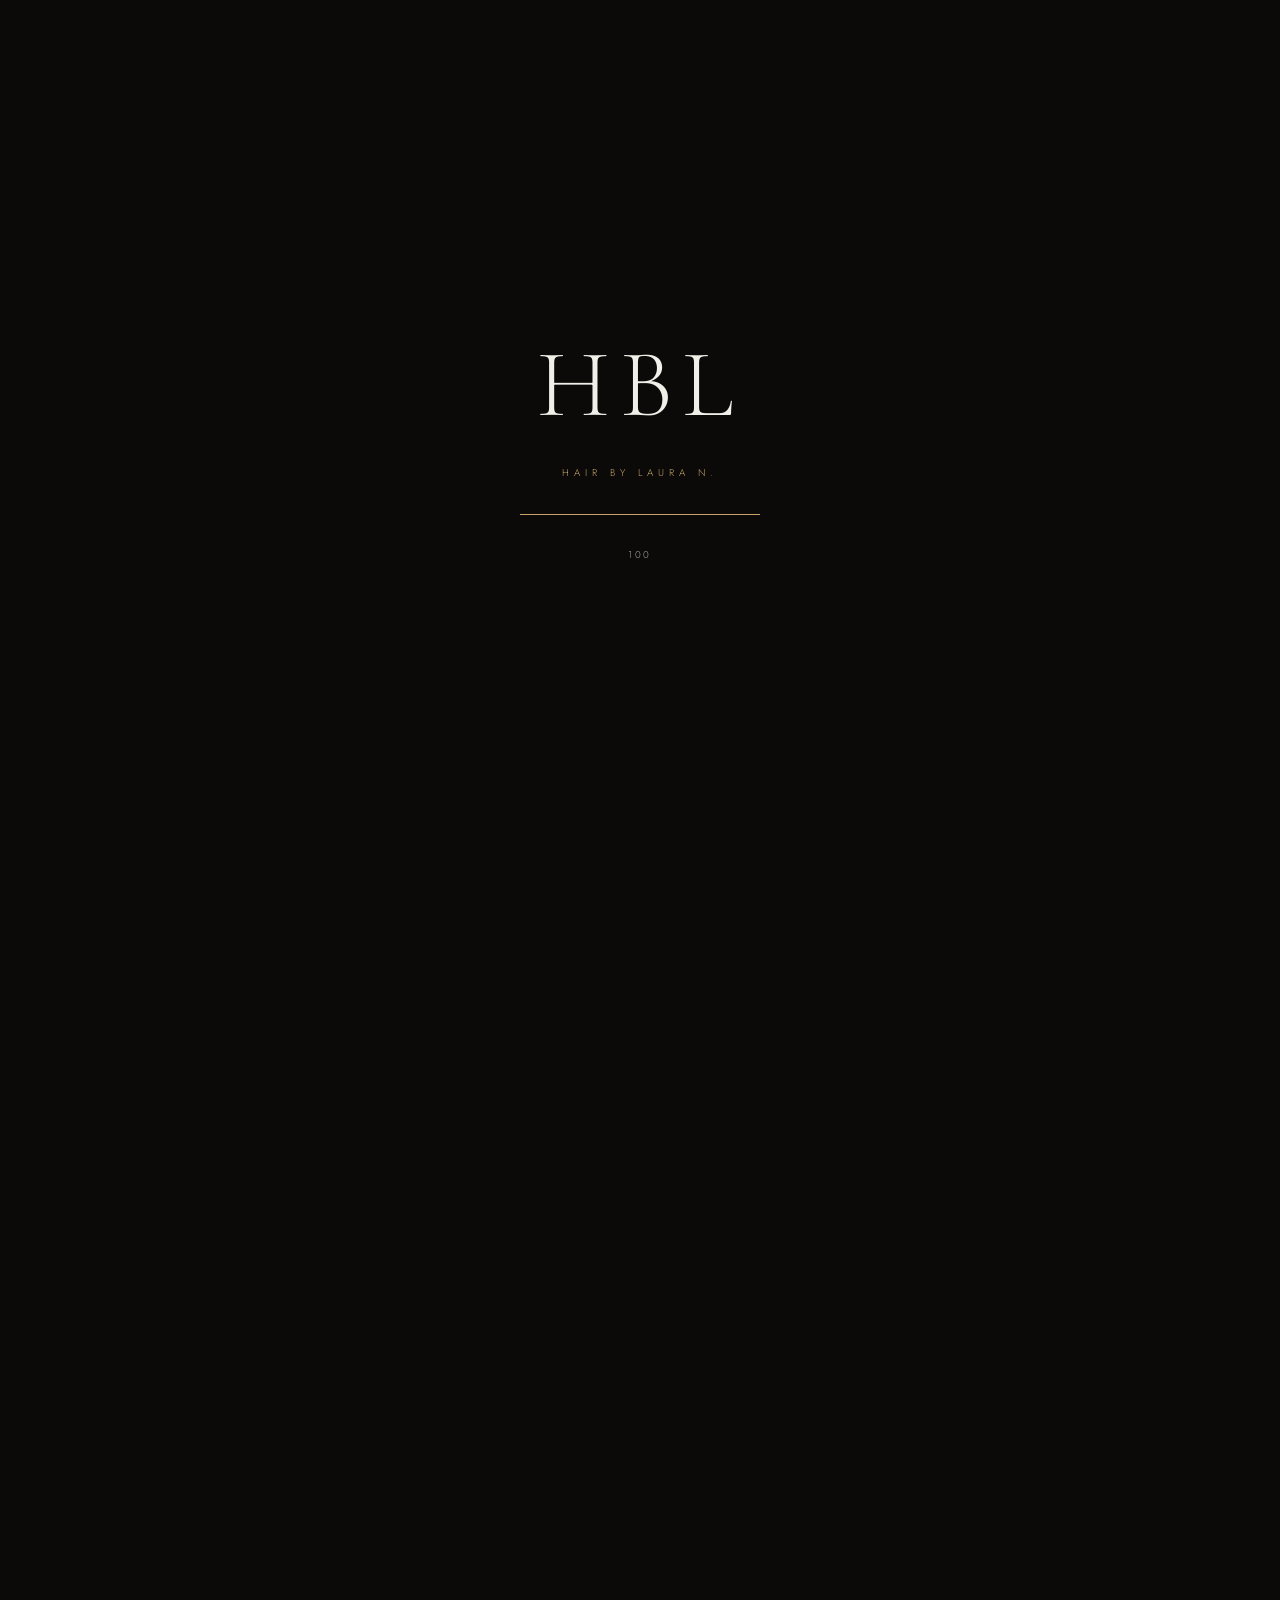
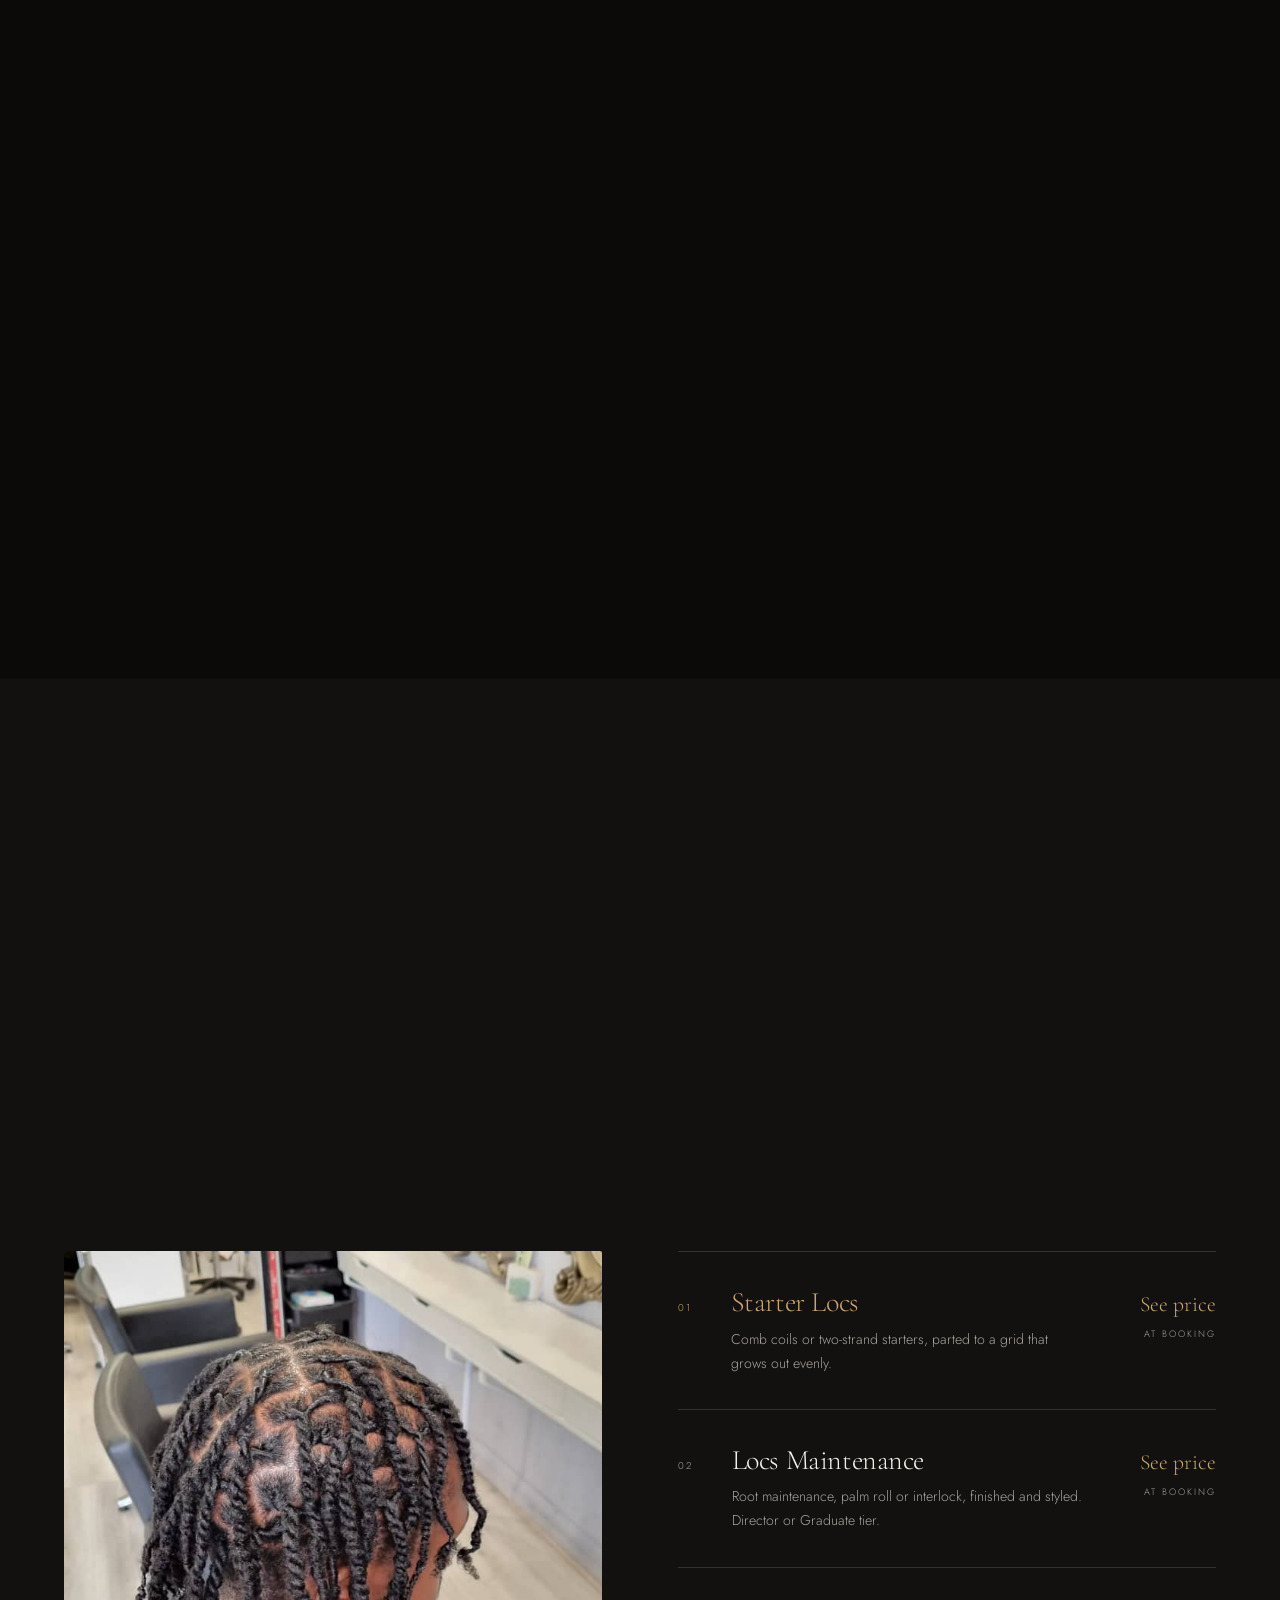
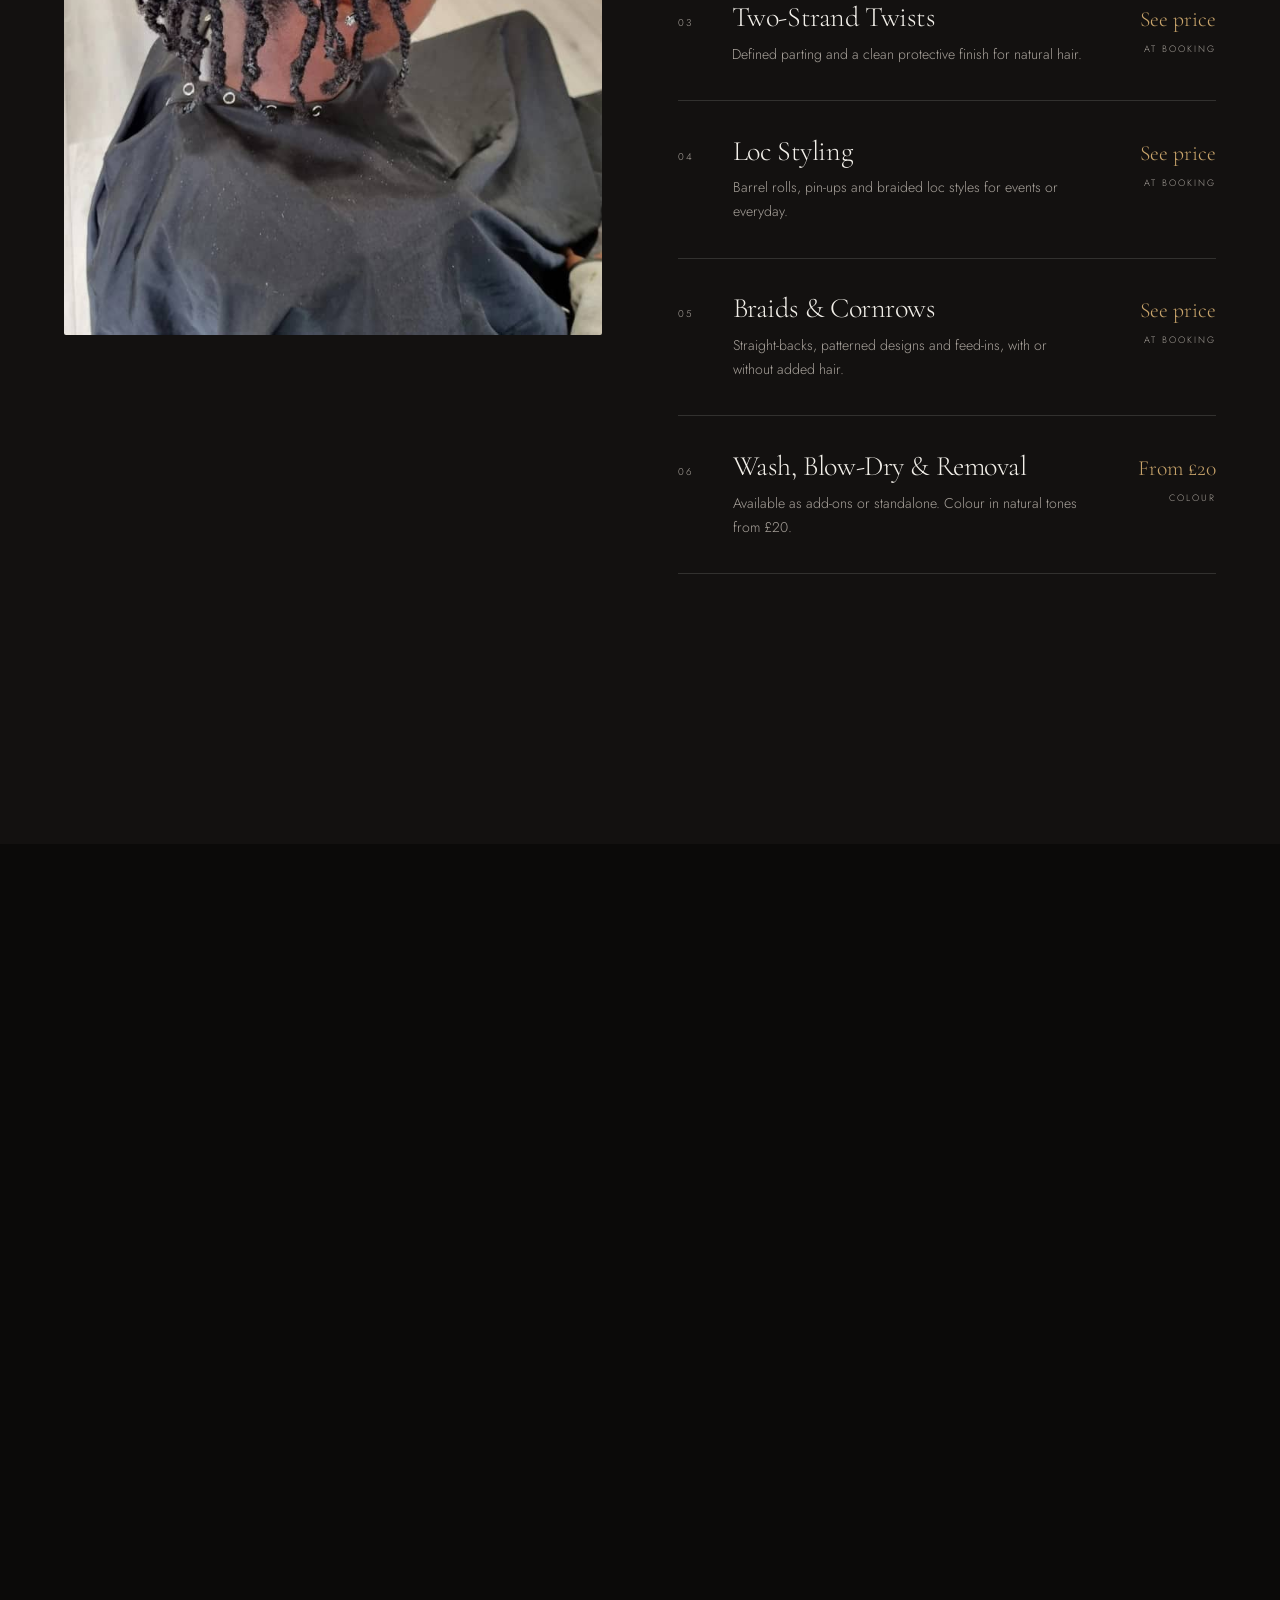
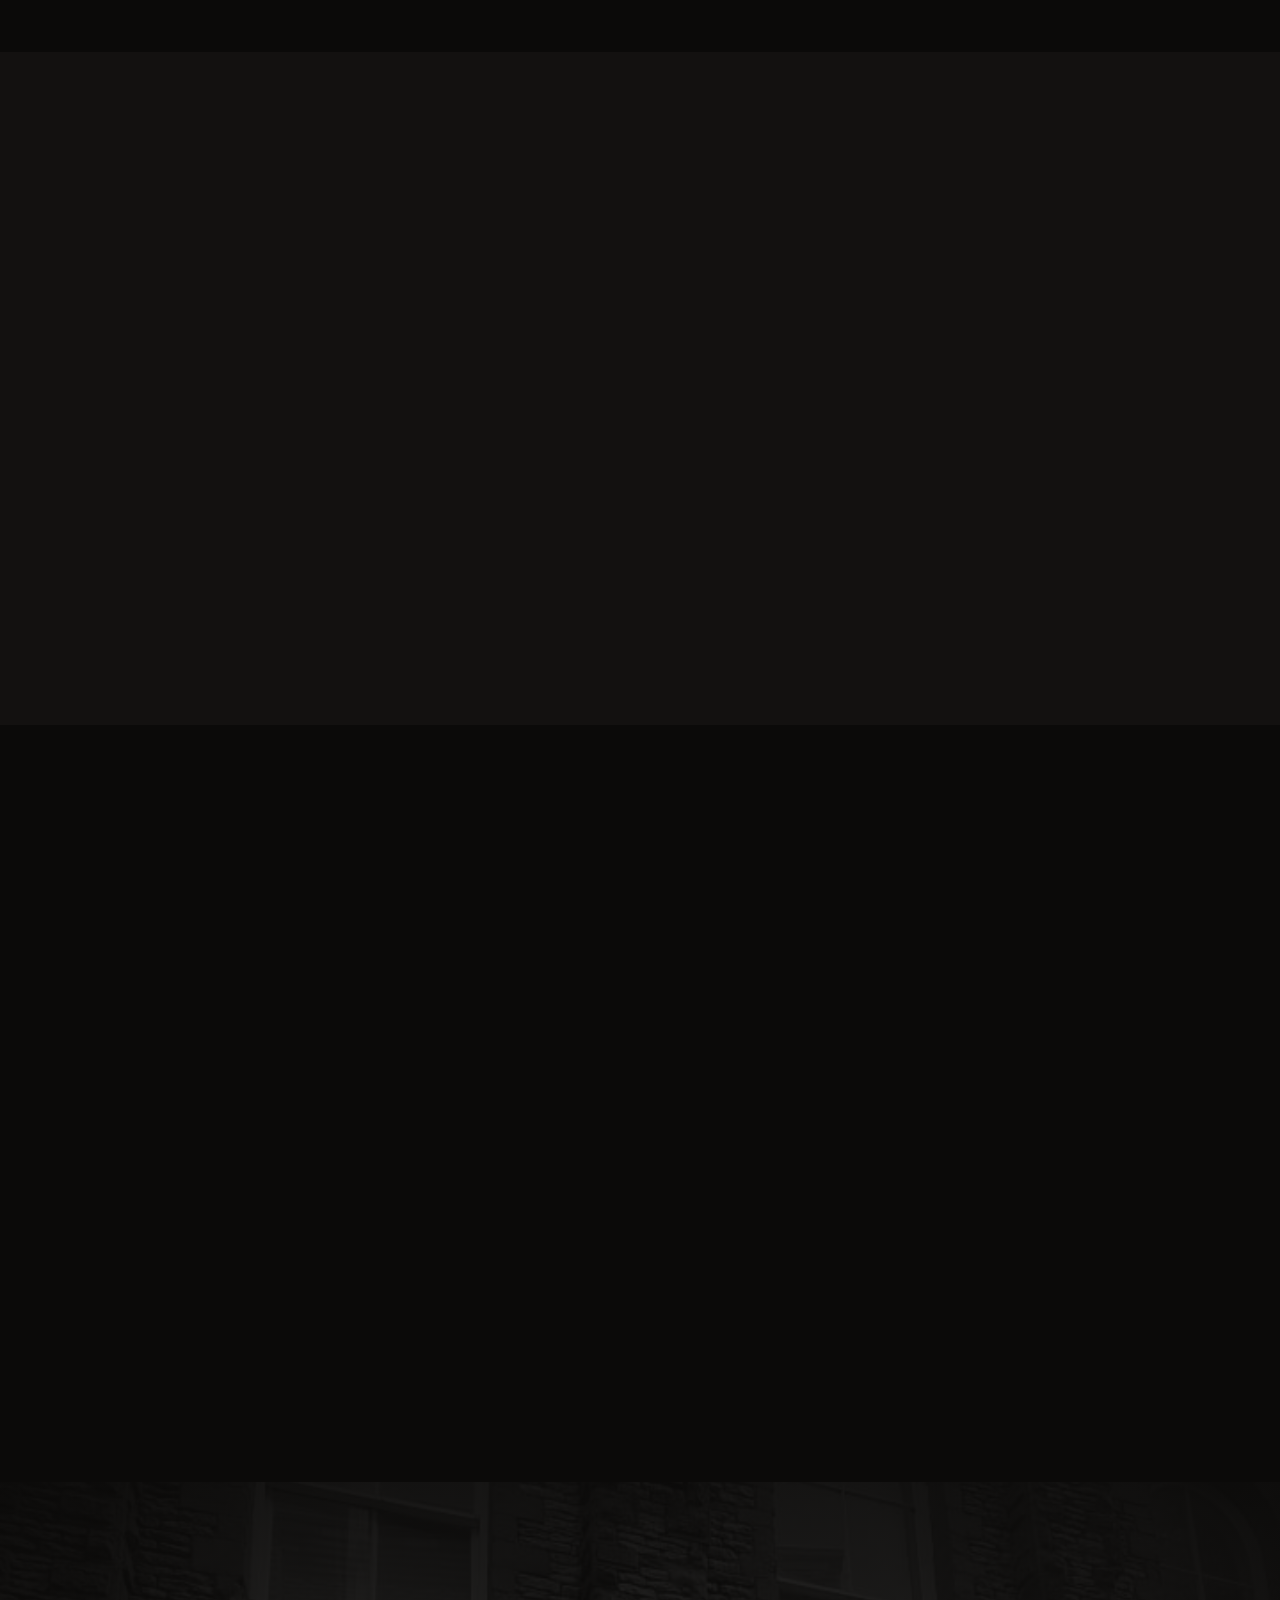
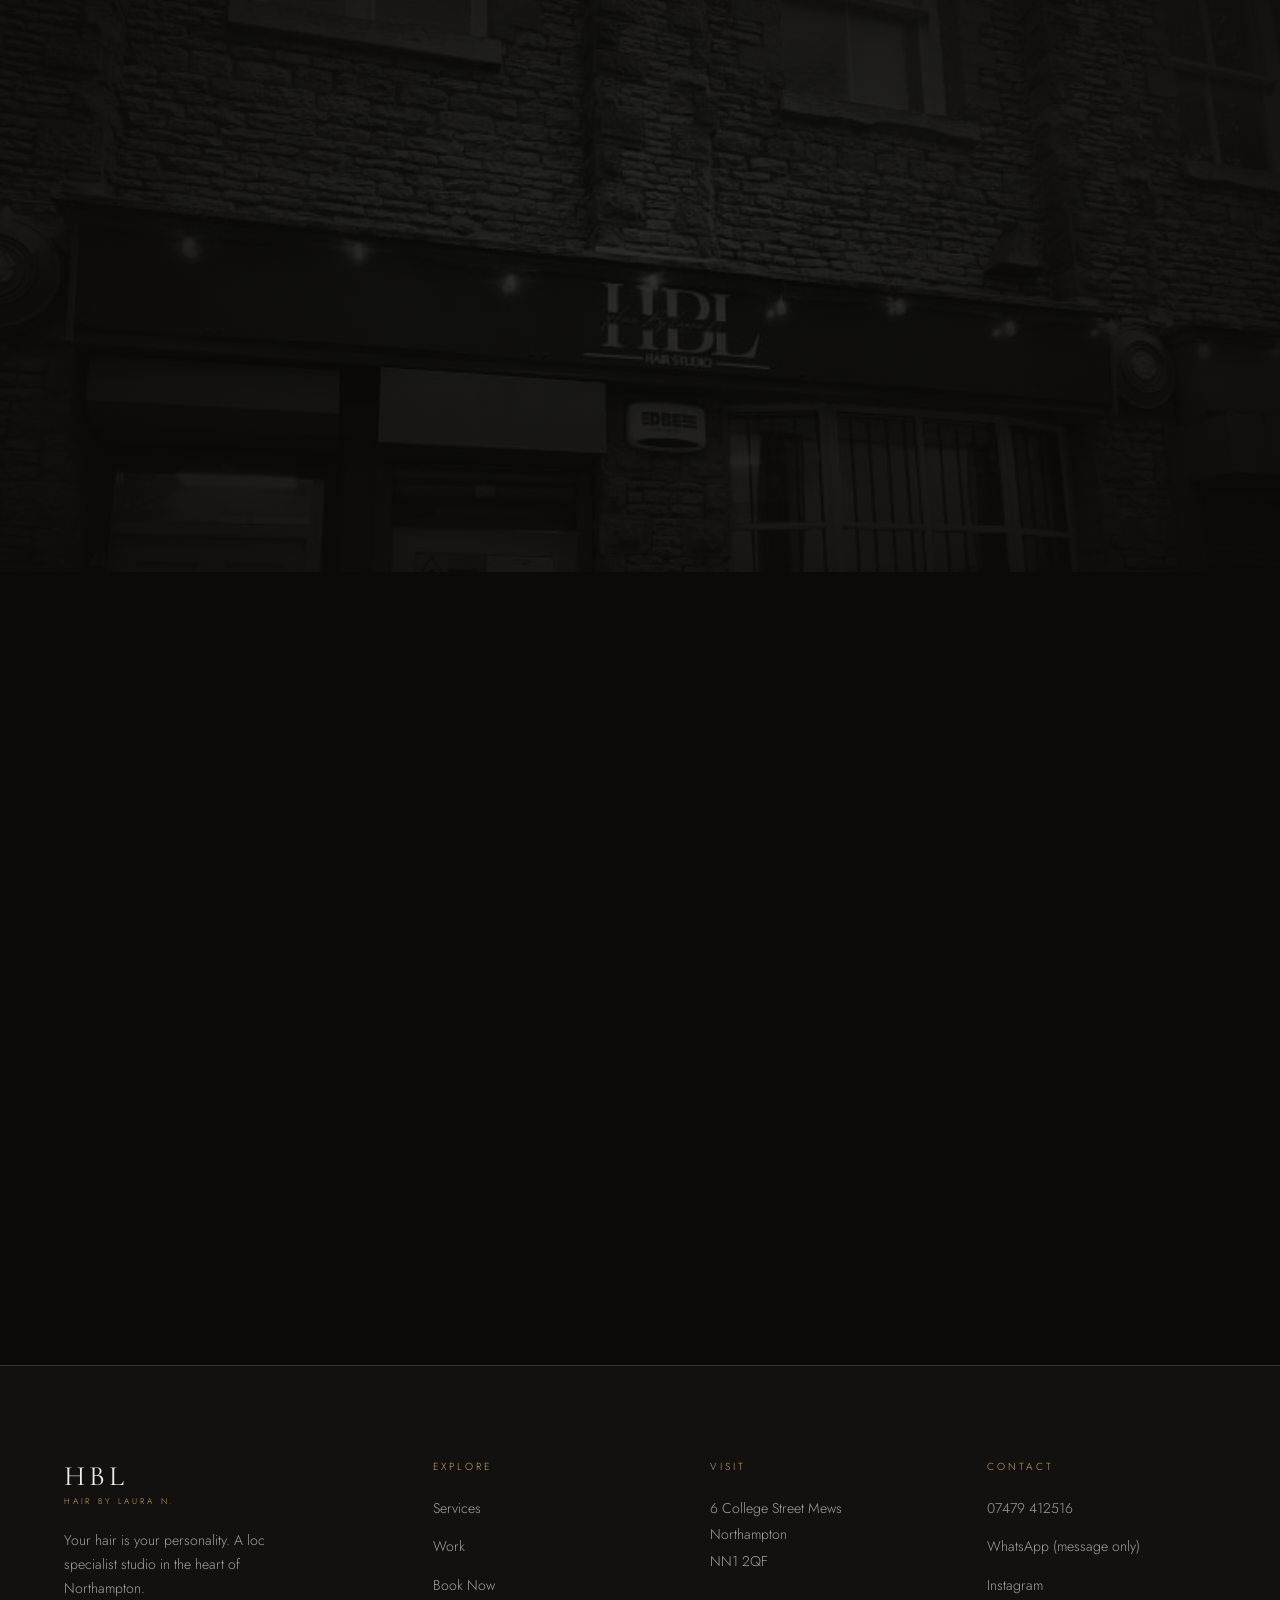
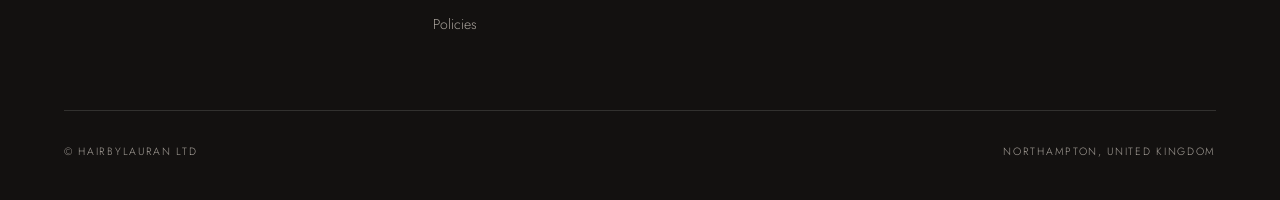
==== commit bec9eb4f: "Use the new shopfront photo and light logo Adopts the two images uploaded mid-build: the brighter da" ====
--- a/index.html
+++ b/index.html
@@ -13,7 +13,7 @@
 <link rel="preconnect" href="https://fonts.gstatic.com" crossorigin>
 <link href="https://fonts.googleapis.com/css2?family=Cormorant+Garamond:ital,wght@0,300;0,400;1,300;1,400&family=Jost:wght@200;300;400&display=swap" rel="stylesheet">
 <link rel="stylesheet" href="styles.css">
-<link rel="icon" href="images/logo.jpg">
+<link rel="icon" href="images/logo-light.jpg">
 <script type="application/ld+json">
 {"@context":"https://schema.org","@type":"HairSalon","name":"HBL Hair Studio — Hair By Laura N.",
 "image":"images/studio-front.jpg","telephone":"+447479412516",
@@ -231,7 +231,7 @@
 
 <!-- CTA BAND -->
 <section class="band">
-  <div class="band__bg" data-parallax="0.12"><img src="images/studio-front.jpg" alt=""></div>
+  <div class="band__bg" data-parallax="0.12"><img src="images/studio-front-evening.jpg" alt=""></div>
   <div class="wrap">
     <p class="kicker kicker--c rv">6 College Street Mews · NN1 2QF</p>
     <h2 class="d2 rv rv-d1">Ready when<br>you are.</h2>
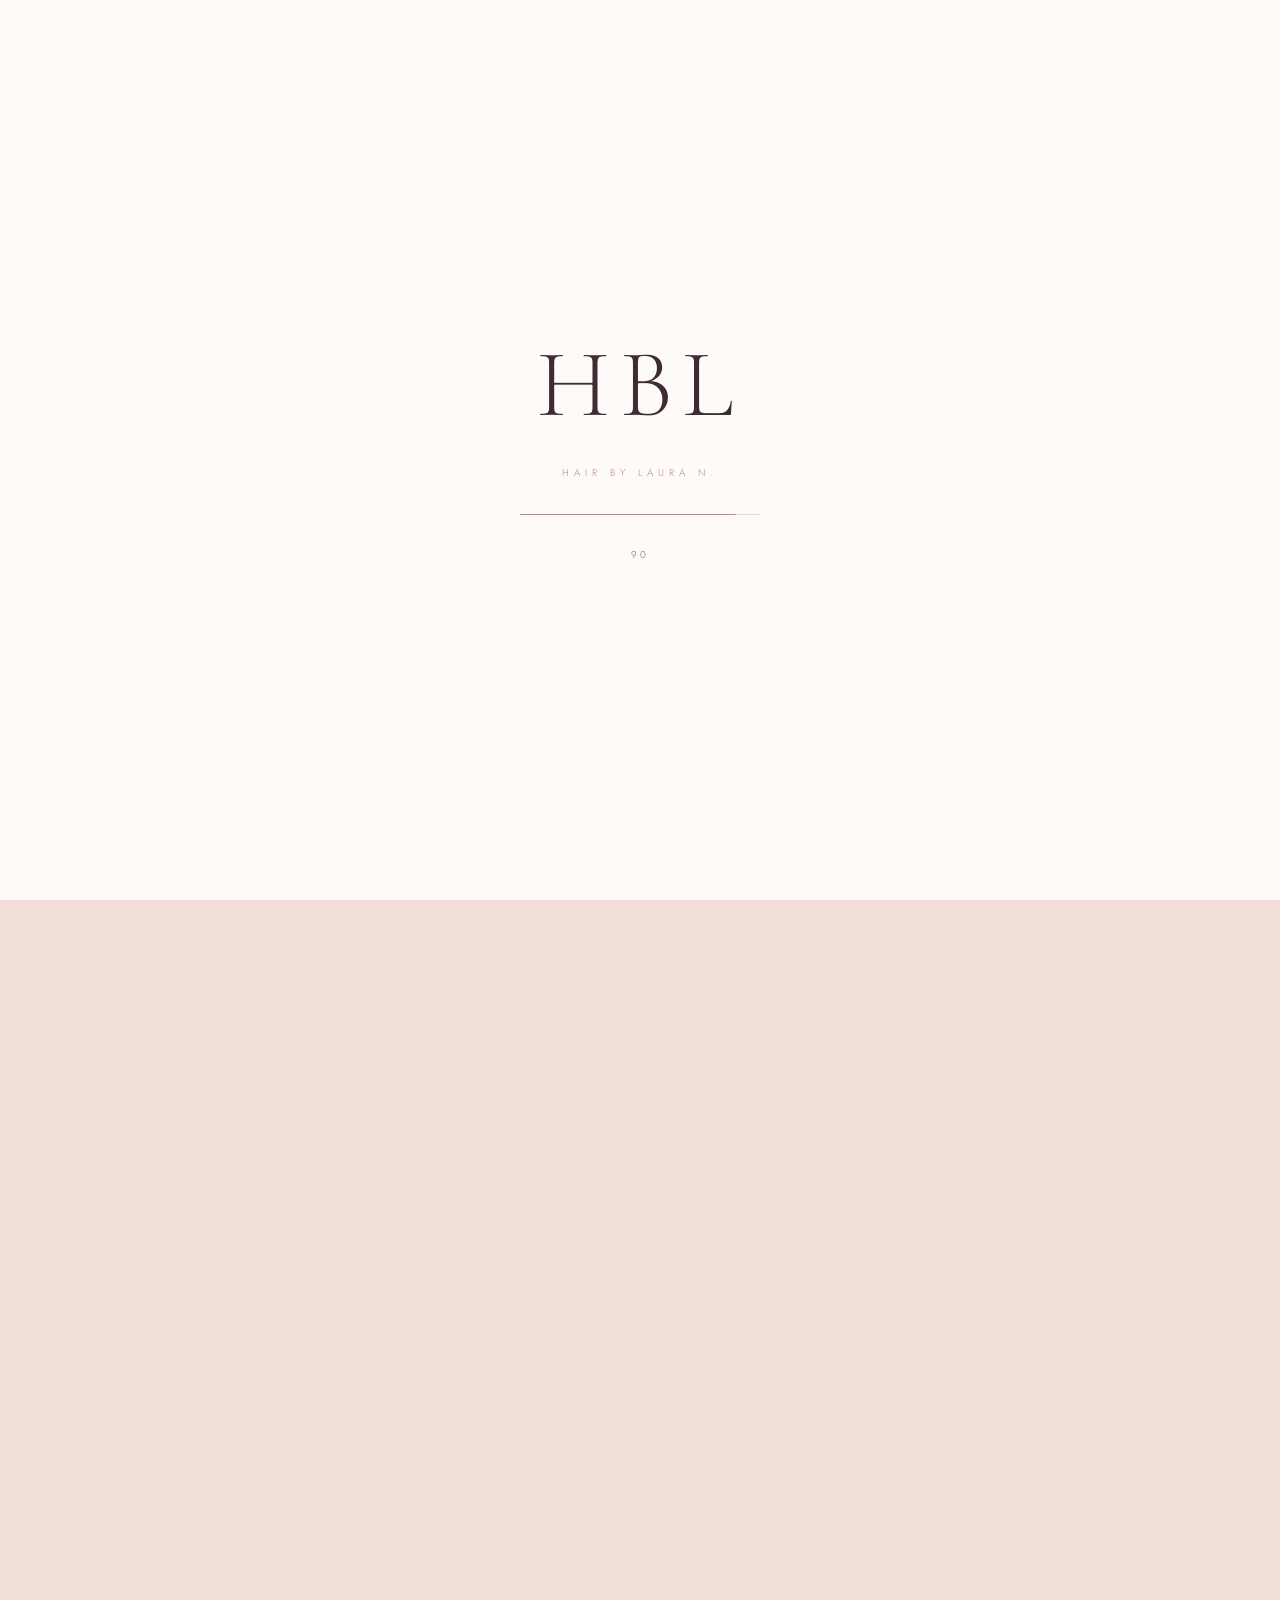
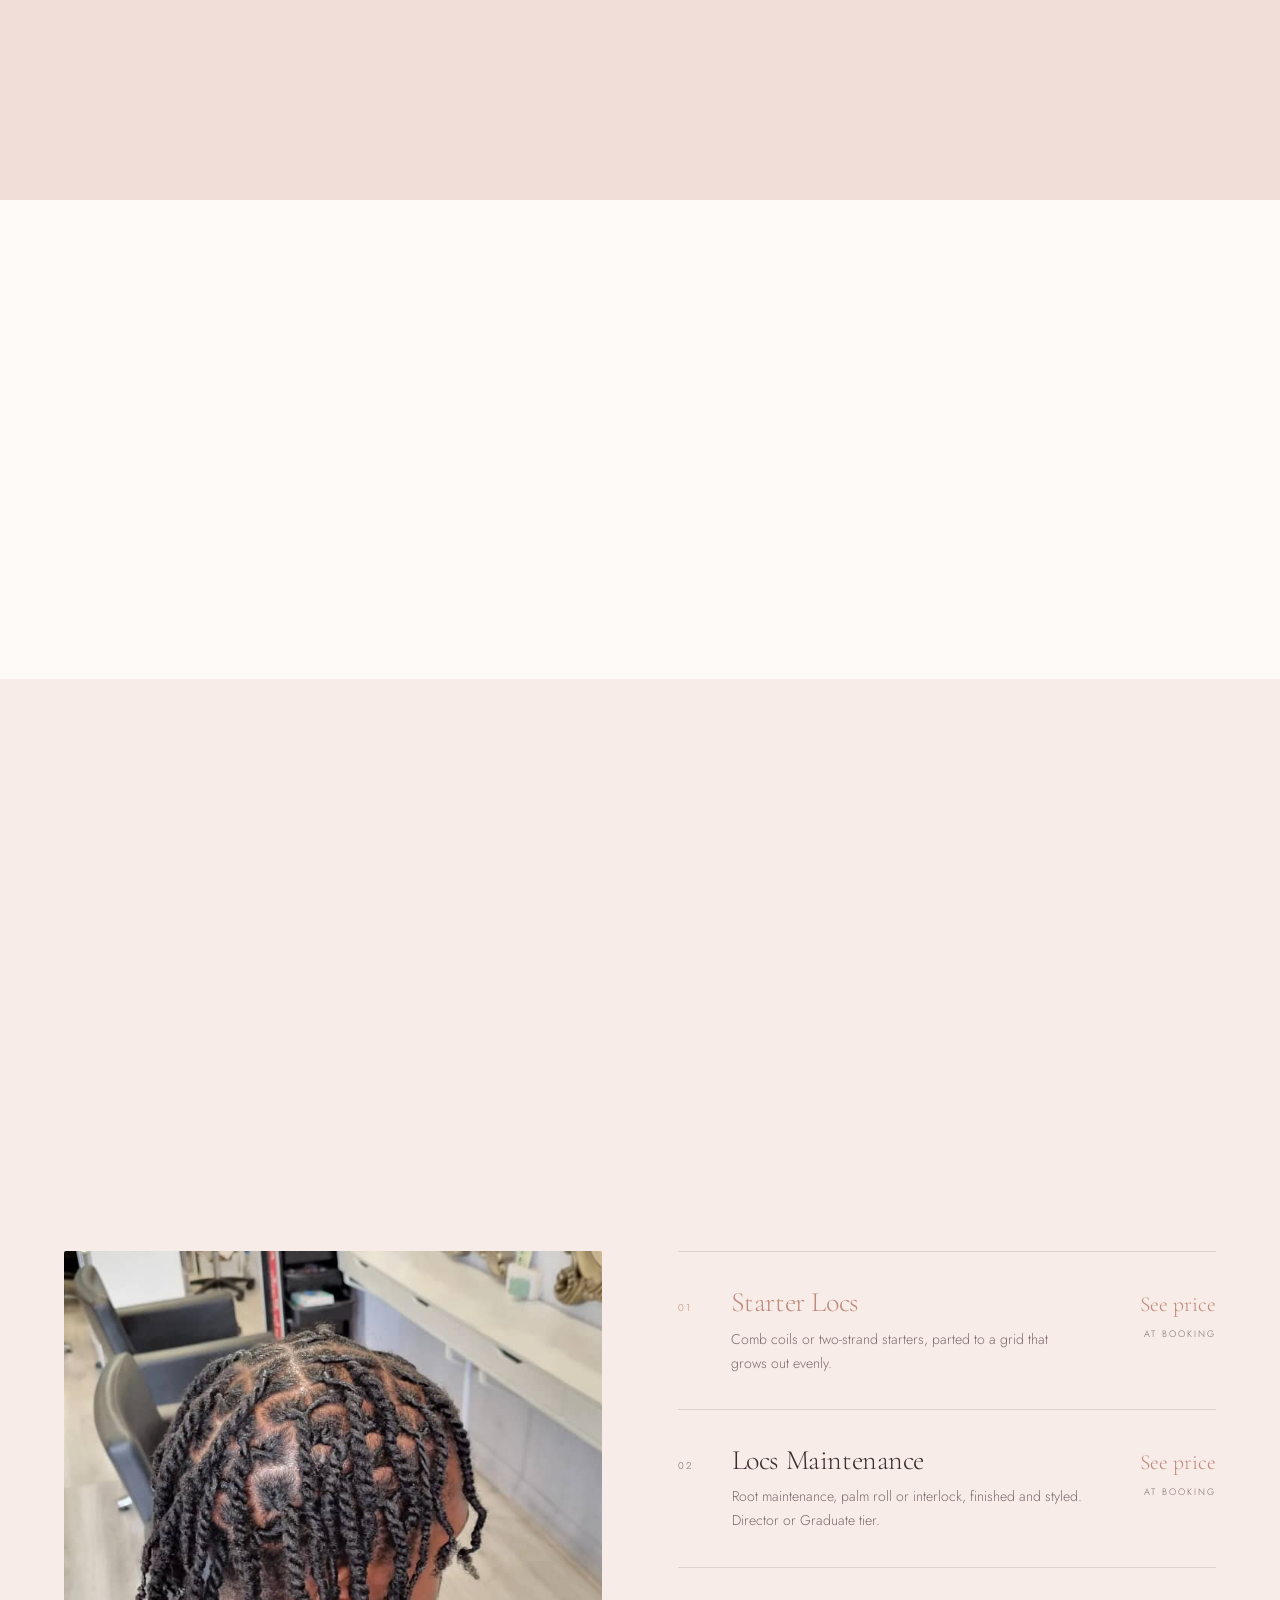
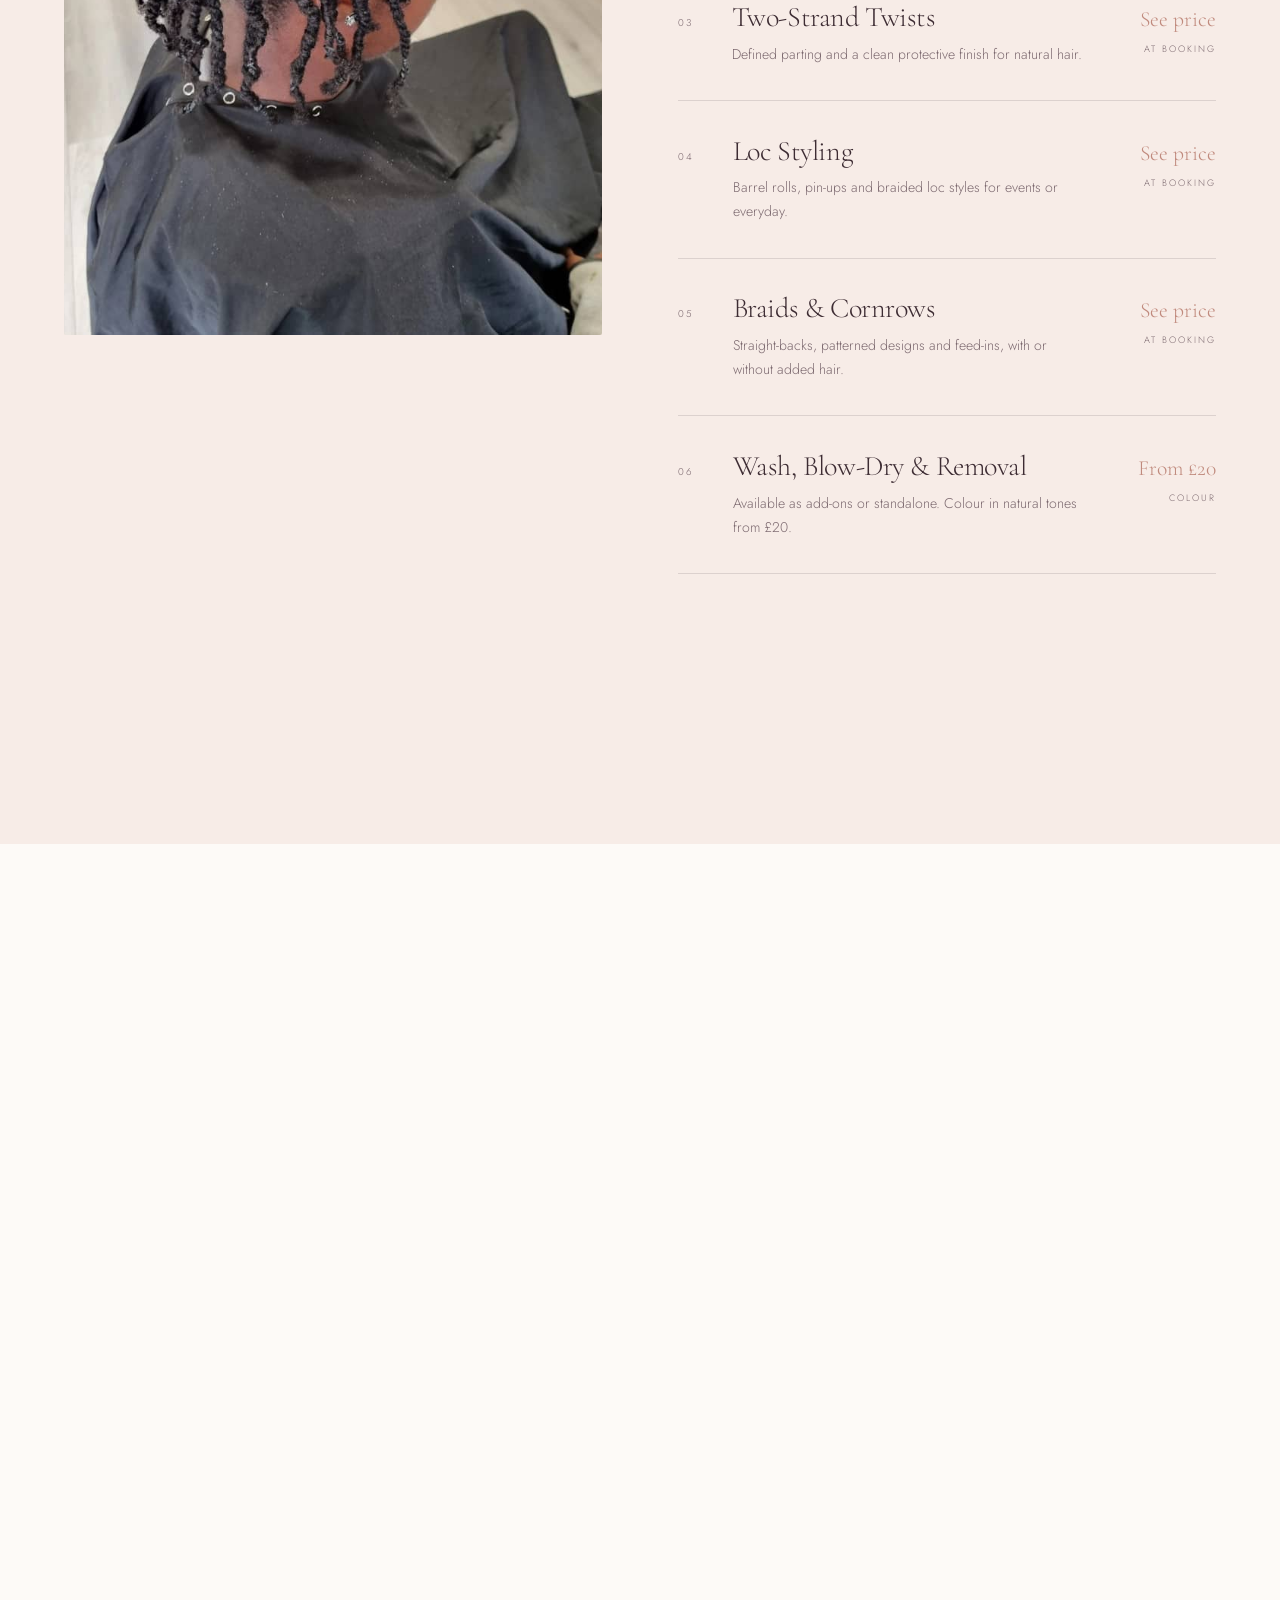
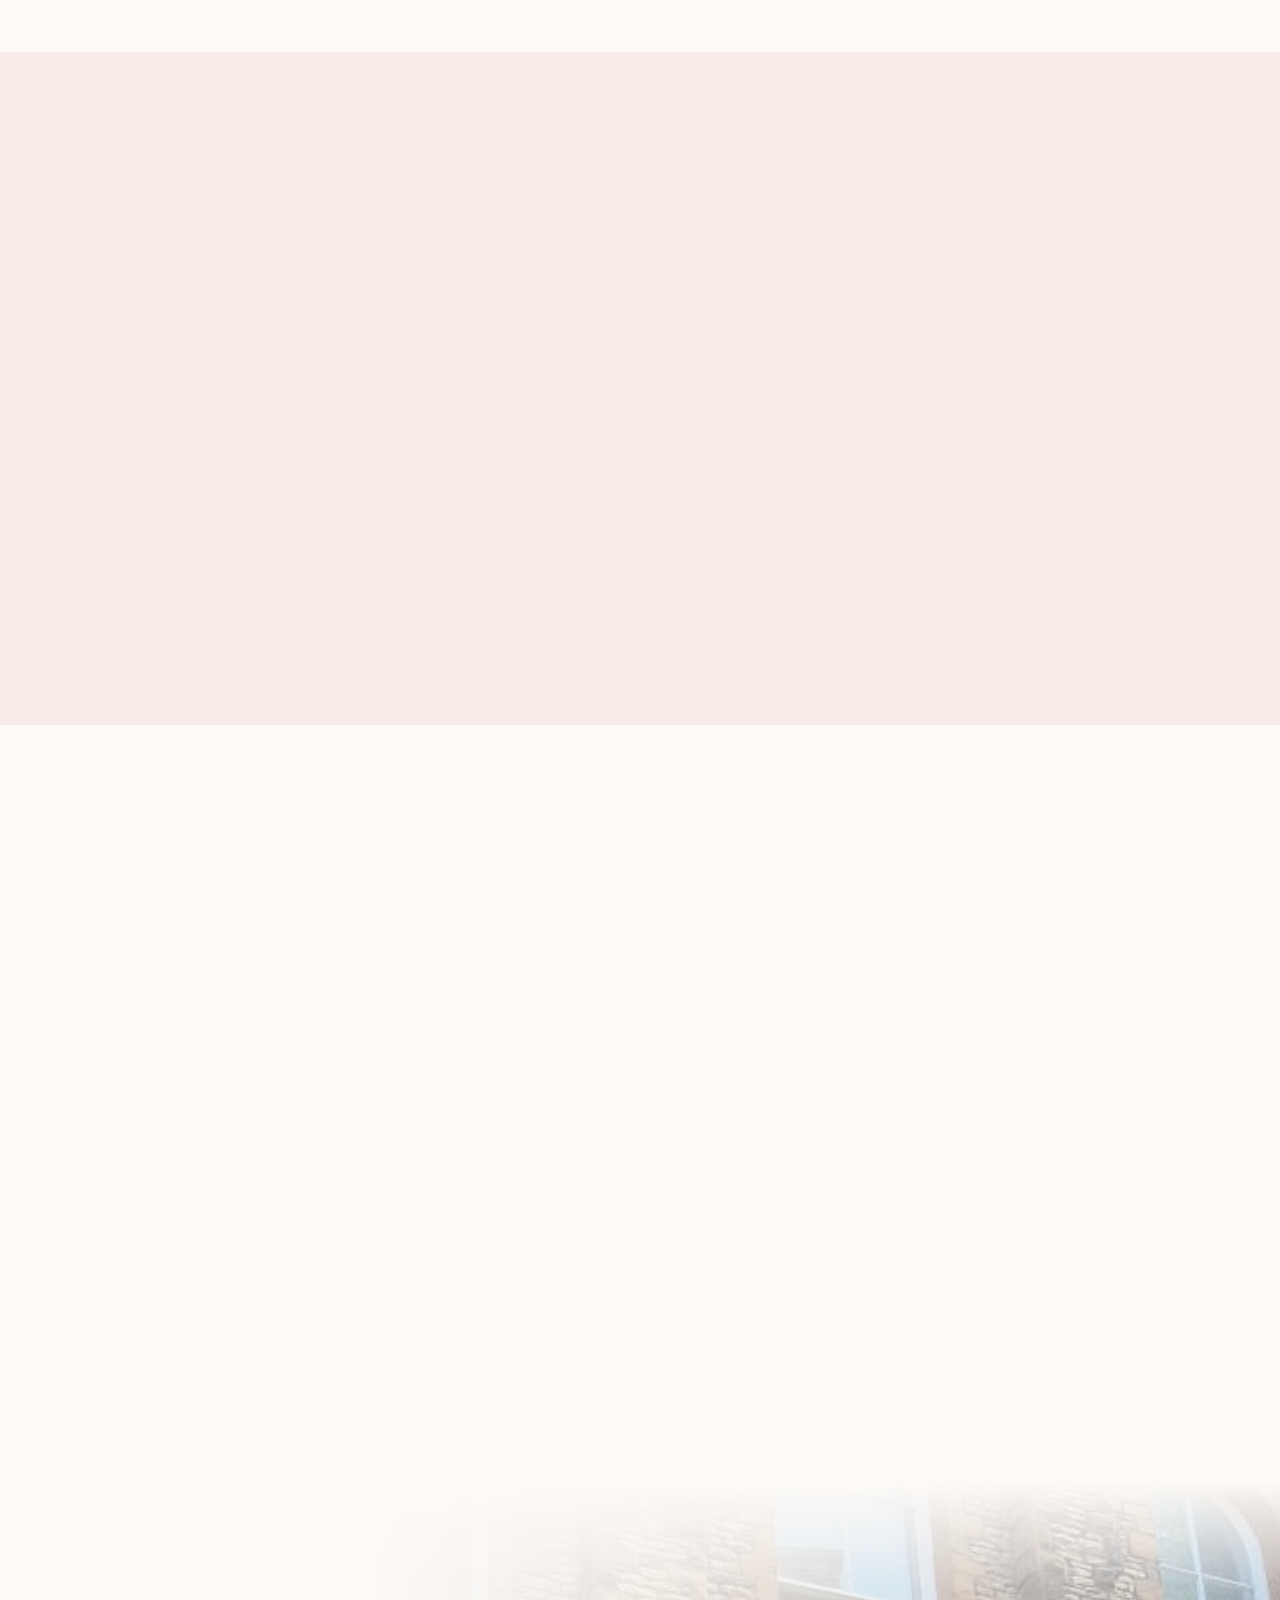
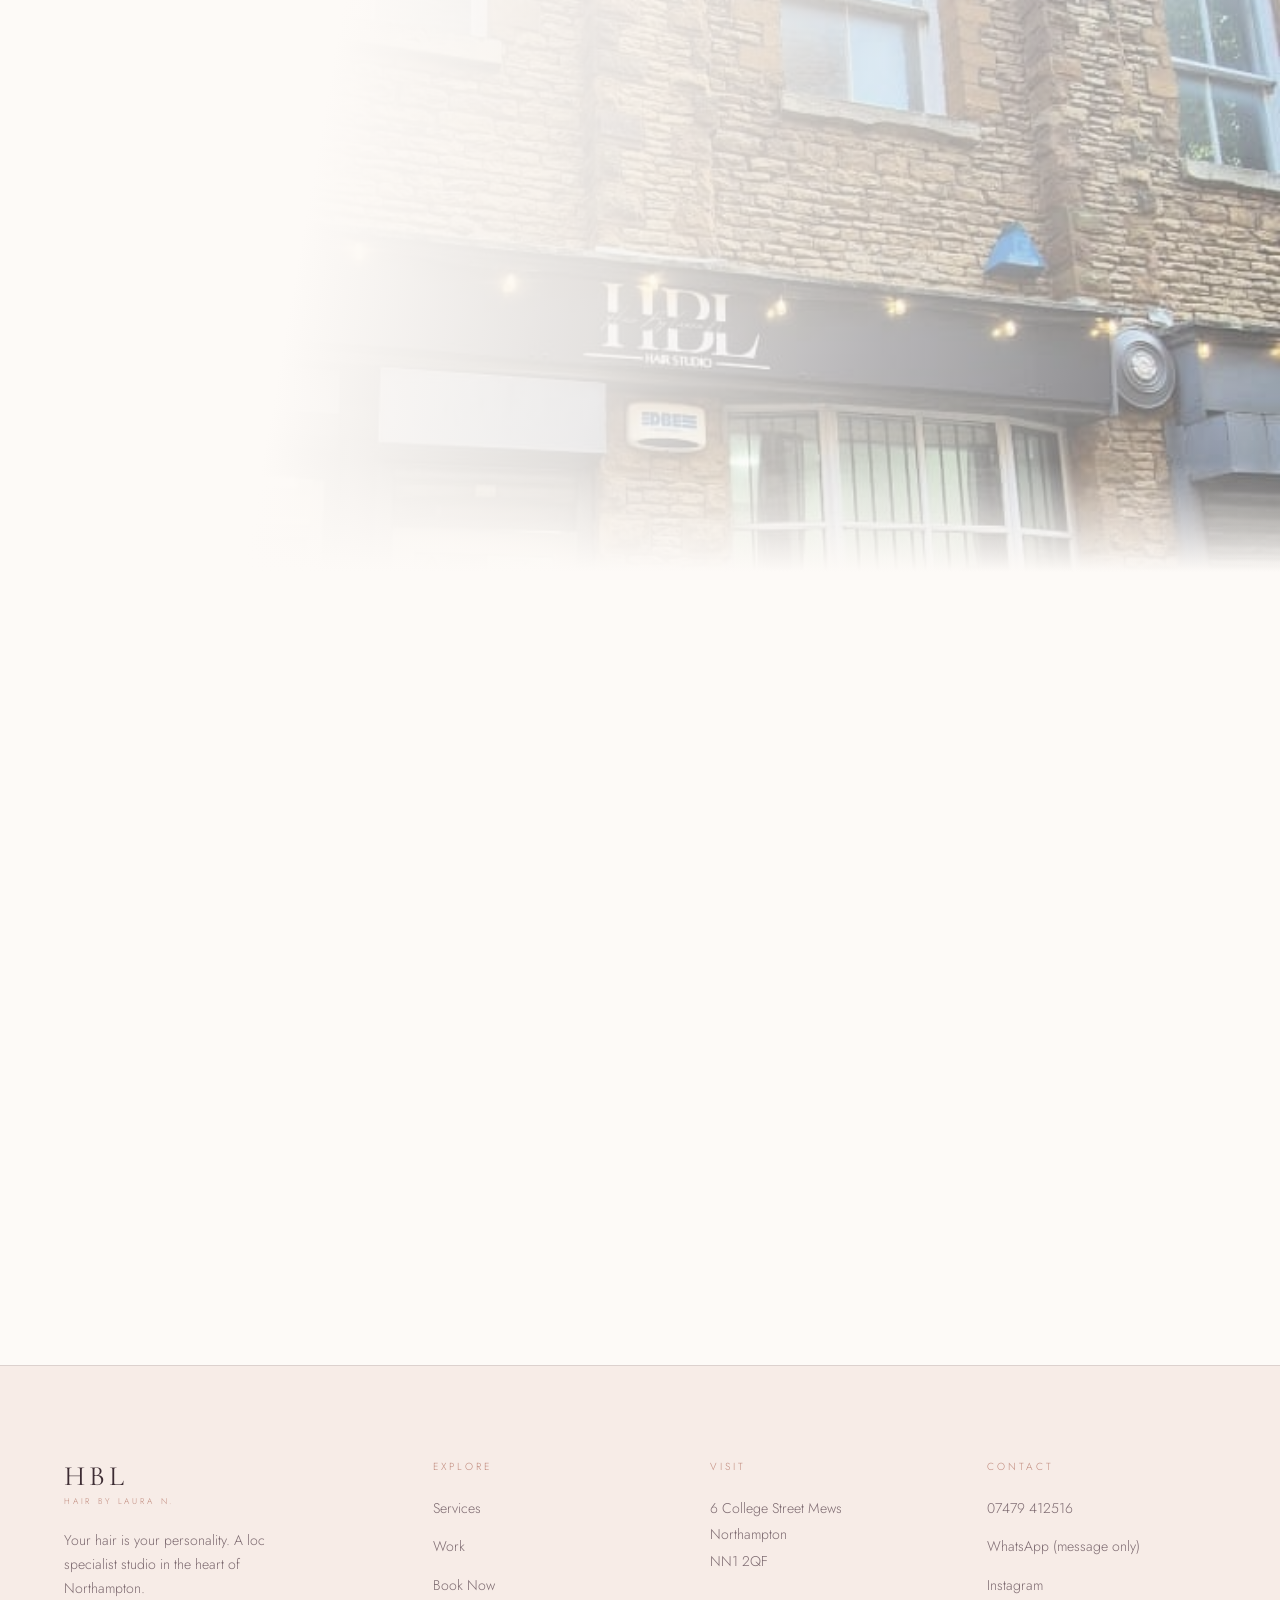
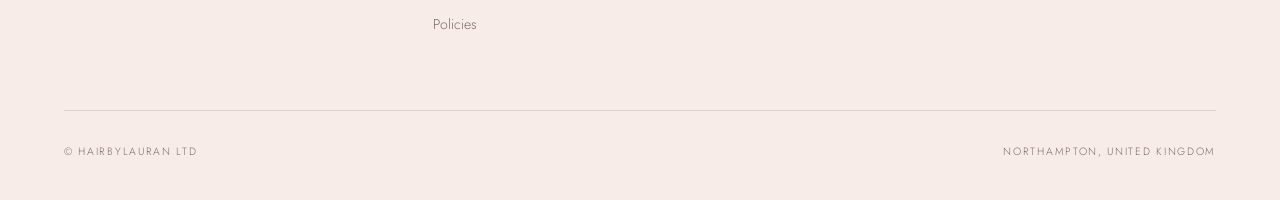
==== commit a8c2c007: "Switch to a light palette and build the booking form into the site Design: replaces the dark theme w" ====
--- a/index.html
+++ b/index.html
@@ -72,24 +72,26 @@
 
 <!-- HERO -->
 <section class="hero" id="top">
-  <div class="hero__bg" data-parallax="0.18"><img src="images/work-twists-top.jpg" alt="Freshly installed two-strand twists at HBL Hair Studio"></div>
   <div class="hero__in">
-    <p class="kicker rv">Northampton · Est. Hair By Laura N.</p>
-    <h1 class="d1">
-      <span class="msk"><span>Your hair is</span></span>
-      <span class="msk"><span>your <em class="it">personality</em>.</span></span>
-    </h1>
-    <div class="hero__row">
+    <div class="hero__grid">
       <div>
-        <p class="lede rv rv-d2">A loc specialist studio built on clean parting, healthy tension and finishes that hold. Starter locs, maintenance, twists and braids — by Laura N. and the HBL graduate team.</p>
+        <p class="kicker rv">Northampton · Loc Specialist Studio</p>
+        <h1 class="d1">
+          <span class="msk"><span>Your hair is</span></span>
+          <span class="msk"><span>your <em class="it">personality</em>.</span></span>
+        </h1>
+        <p class="lede rv rv-d2" style="margin-top:2rem">A studio built on clean parting, healthy tension and finishes that hold. Starter locs, maintenance, twists and braids — by Laura N. and the HBL team.</p>
         <div class="hero__cta rv rv-d3">
           <a class="btn btn--fill" href="book.html">Book an appointment</a>
           <a class="btn" href="#work">See the work</a>
         </div>
-      </div>
-      <div class="hero__aside rv rv-d4">
-        <p class="tiny">Appointments release the<br>10th of each month, 12:00am</p>
-      </div>
+        <div class="hero__note rv rv-d4">
+          Appointments release on the <b>10th of each month at 12:00am</b>.
+        </div>
+      </div>
+      <figure class="hero__fig rv rv-d2" style="margin:0">
+        <img src="images/work-twists-side.jpg" alt="Two-strand twists finished at HBL Hair Studio" data-parallax="0.05">
+      </figure>
     </div>
   </div>
   <div class="scrollcue"><span>Scroll</span><i></i></div>
--- a/styles.css
+++ b/styles.css
@@ -1,17 +1,26 @@
 /* ══════════════════════════════════════════════════════════
    HBL — Hair By Laura N.  |  Northampton
+   Light, warm, feminine palette
    ══════════════════════════════════════════════════════════ */
 
 :root{
-  --noir:#0b0a09;
-  --noir-2:#131110;
-  --noir-3:#1c1917;
-  --bone:#f2efe9;
-  --bone-dim:#a8a29b;
-  --gold:#c8a46b;
-  --gold-lt:#e0c69a;
-  --line:rgba(242,239,233,.14);
-  --line-strong:rgba(242,239,233,.3);
+  --ivory:#fdfaf7;        /* page background        */
+  --blush:#f7ece7;        /* soft section surface   */
+  --blush-2:#f1ded8;      /* deeper blush           */
+  --plum:#3d2c33;         /* primary text           */
+  --plum-soft:#7d6a70;    /* secondary text         */
+  --rose:#c08a7d;         /* accent                 */
+  --rose-lt:#dcb2a6;
+  --gold:#c08a7d;         /* accent — dusty rose    */
+  --gold-metal:#b4906a;
+  --line:rgba(61,44,51,.14);
+  --line-strong:rgba(61,44,51,.34);
+
+  --noir:var(--ivory);
+  --noir-2:var(--blush);
+  --noir-3:var(--blush-2);
+  --bone:var(--plum);
+  --bone-dim:var(--plum-soft);
 
   --display:"Cormorant Garamond",Garamond,"Times New Roman",serif;
   --ui:"Jost",system-ui,-apple-system,"Segoe UI",sans-serif;
@@ -20,9 +29,11 @@
   --pad:clamp(1.25rem,5vw,4.5rem);
   --ease:cubic-bezier(.19,1,.22,1);
   --ease-2:cubic-bezier(.65,.05,.36,1);
+  --shadow:0 30px 70px -30px rgba(61,44,51,.3);
 }
 
 *,*::before,*::after{box-sizing:border-box}
+[hidden]{display:none!important}
 html{scroll-behavior:smooth;-webkit-text-size-adjust:100%}
 body{
   margin:0;background:var(--noir);color:var(--bone);
@@ -33,7 +44,7 @@
 img{display:block;max-width:100%}
 a{color:inherit;text-decoration:none}
 button{font:inherit;color:inherit}
-::selection{background:var(--gold);color:var(--noir)}
+::selection{background:var(--rose-lt);color:var(--plum)}
 
 /* ───────── Type ───────── */
 h1,h2,h3,h4{font-family:var(--display);font-weight:300;line-height:.95;letter-spacing:-.015em;margin:0}
@@ -42,15 +53,15 @@
 .d2{font-size:clamp(2.6rem,7vw,6rem)}
 .d3{font-size:clamp(1.9rem,4vw,3.4rem)}
 .d4{font-size:clamp(1.4rem,2.2vw,2rem);line-height:1.1}
-.it{font-style:italic;color:var(--gold)}
+.it{font-style:italic;color:var(--rose)}
 
 .kicker{
   font-size:.68rem;letter-spacing:.42em;text-transform:uppercase;
-  color:var(--gold);font-weight:400;margin:0 0 1.75rem;display:flex;align-items:center;gap:.9rem;
-}
-.kicker::before{content:"";width:34px;height:1px;background:var(--gold);flex:none}
+  color:var(--rose);font-weight:400;margin:0 0 1.75rem;display:flex;align-items:center;gap:.9rem;
+}
+.kicker::before{content:"";width:34px;height:1px;background:var(--rose);flex:none}
 .kicker--c{justify-content:center}
-.kicker--c::after{content:"";width:34px;height:1px;background:var(--gold)}
+.kicker--c::after{content:"";width:34px;height:1px;background:var(--rose)}
 
 p{margin:0 0 1.15rem;color:var(--bone-dim)}
 .lede{font-size:clamp(1rem,1.35vw,1.16rem);max-width:58ch;color:var(--bone-dim)}
@@ -66,39 +77,39 @@
 }
 .btn::before{
   content:"";position:absolute;inset:0;z-index:-1;border-radius:inherit;
-  background:var(--gold);transform:translateY(101%);transition:transform .6s var(--ease);
-}
-.btn:hover{color:var(--noir);border-color:var(--gold)}
+  background:var(--rose);transform:translateY(101%);transition:transform .6s var(--ease);
+}
+.btn:hover{color:var(--ivory);border-color:var(--rose)}
 .btn:hover::before{transform:translateY(0)}
-.btn--fill{background:var(--gold);color:var(--noir);border-color:var(--gold)}
-.btn--fill::before{background:var(--bone)}
-.btn--fill:hover{color:var(--noir);border-color:var(--bone)}
+.btn--fill{background:var(--rose);color:var(--ivory);border-color:var(--rose)}
+.btn--fill::before{background:var(--plum)}
+.btn--fill:hover{color:var(--ivory);border-color:var(--plum)}
 .btn--sm{padding:.8rem 1.6rem;font-size:.66rem}
 
 .ln{
   position:relative;display:inline-block;font-size:.72rem;letter-spacing:.26em;
-  text-transform:uppercase;color:var(--gold);padding-bottom:.35rem;
+  text-transform:uppercase;color:var(--rose);padding-bottom:.35rem;
 }
 .ln::after{content:"";position:absolute;left:0;bottom:0;width:100%;height:1px;background:currentColor;transform-origin:right;transform:scaleX(1);transition:transform .5s var(--ease)}
 .ln:hover::after{transform-origin:left;transform:scaleX(0)}
 
 /* ───────── Preloader ───────── */
 .pre{
-  position:fixed;inset:0;z-index:9999;background:var(--noir);
+  position:fixed;inset:0;z-index:9999;background:var(--ivory);
   display:flex;flex-direction:column;align-items:center;justify-content:center;gap:2rem;
   transition:opacity .8s var(--ease),visibility .8s;
 }
 .pre.is-done{opacity:0;visibility:hidden}
 .pre__logo{font-family:var(--display);font-size:clamp(3rem,9vw,6rem);letter-spacing:.1em;line-height:1;opacity:0;animation:preIn 1s var(--ease) .15s forwards}
-.pre__sub{font-size:.62rem;letter-spacing:.5em;text-transform:uppercase;color:var(--gold);opacity:0;animation:preIn 1s var(--ease) .45s forwards}
+.pre__sub{font-size:.62rem;letter-spacing:.5em;text-transform:uppercase;color:var(--rose);opacity:0;animation:preIn 1s var(--ease) .45s forwards}
 .pre__bar{width:min(240px,50vw);height:1px;background:var(--line);position:relative;overflow:hidden}
-.pre__bar i{position:absolute;inset:0;background:var(--gold);transform:scaleX(0);transform-origin:left;transition:transform .25s linear}
+.pre__bar i{position:absolute;inset:0;background:var(--rose);transform:scaleX(0);transform-origin:left;transition:transform .25s linear}
 .pre__pct{font-size:.62rem;letter-spacing:.3em;color:var(--bone-dim)}
 @keyframes preIn{to{opacity:1}}
 
 /* ───────── Page transition curtain ───────── */
 .curtain{
-  position:fixed;inset:0;z-index:9000;background:var(--noir);pointer-events:none;
+  position:fixed;inset:0;z-index:9000;background:var(--blush-2);pointer-events:none;
   transform:translateY(100%);
 }
 .curtain.is-in{animation:curtainIn .7s var(--ease-2) forwards}
@@ -107,19 +118,19 @@
 @keyframes curtainOut{from{transform:translateY(0)}to{transform:translateY(-100%)}}
 
 /* ───────── Cursor ───────── */
-.cur,.cur-d{position:fixed;top:0;left:0;z-index:8000;pointer-events:none;border-radius:50%;mix-blend-mode:difference}
-.cur{width:6px;height:6px;background:var(--bone);margin:-3px 0 0 -3px}
+.cur,.cur-d{position:fixed;top:0;left:0;z-index:8000;pointer-events:none;border-radius:50%}
+.cur{width:7px;height:7px;background:var(--rose);margin:-3.5px 0 0 -3.5px}
 .cur-d{
-  width:40px;height:40px;border:1px solid rgba(242,239,233,.5);margin:-20px 0 0 -20px;
+  width:40px;height:40px;border:1px solid rgba(192,138,125,.55);margin:-20px 0 0 -20px;
   display:grid;place-items:center;transition:width .4s var(--ease),height .4s var(--ease),background .4s,border-color .4s;
 }
-.cur-d span{font-size:.5rem;letter-spacing:.2em;text-transform:uppercase;opacity:0;transition:opacity .3s;color:var(--noir)}
-body.cur-on .cur-d{width:84px;height:84px;background:var(--bone);border-color:var(--bone)}
+.cur-d span{font-size:.5rem;letter-spacing:.2em;text-transform:uppercase;opacity:0;transition:opacity .3s;color:var(--ivory)}
+body.cur-on .cur-d{width:84px;height:84px;background:var(--rose);border-color:var(--rose)}
 body.cur-on .cur-d span{opacity:1}
 @media (hover:none),(max-width:900px){.cur,.cur-d{display:none}}
 
 /* ───────── Scroll progress ───────── */
-.prog{position:fixed;top:0;left:0;height:2px;width:100%;z-index:70;transform:scaleX(0);transform-origin:left;background:var(--gold)}
+.prog{position:fixed;top:0;left:0;height:2px;width:100%;z-index:70;transform:scaleX(0);transform-origin:left;background:var(--rose)}
 
 /* ───────── Nav ───────── */
 .nav{
@@ -129,27 +140,27 @@
   transition:transform .6s var(--ease),background .5s,padding .5s,border-color .5s;
   border-bottom:1px solid transparent;
 }
-.nav.is-solid{background:rgba(11,10,9,.82);backdrop-filter:blur(18px);padding:1rem var(--pad);border-bottom-color:var(--line)}
+.nav.is-solid{background:rgba(253,250,247,.88);backdrop-filter:blur(18px);padding:1rem var(--pad);border-bottom-color:var(--line);box-shadow:0 1px 30px -18px rgba(61,44,51,.5)}
 .nav.is-hidden{transform:translateY(-105%)}
 .brand{display:flex;flex-direction:column;line-height:1}
 .brand b{font-family:var(--display);font-size:1.75rem;letter-spacing:.14em;font-weight:400}
-.brand i{font-style:normal;font-size:.52rem;letter-spacing:.34em;text-transform:uppercase;color:var(--gold);margin-top:.4rem}
+.brand i{font-style:normal;font-size:.52rem;letter-spacing:.34em;text-transform:uppercase;color:var(--rose);margin-top:.4rem}
 .nav__mid{display:flex;gap:2.6rem}
 .nav__mid a{position:relative;font-size:.7rem;letter-spacing:.22em;text-transform:uppercase;padding:.3rem 0;color:var(--bone-dim);transition:color .4s}
 .nav__mid a:hover,.nav__mid a[aria-current]{color:var(--bone)}
-.nav__mid a::after{content:"";position:absolute;left:0;bottom:0;height:1px;width:100%;background:var(--gold);transform:scaleX(0);transform-origin:right;transition:transform .5s var(--ease)}
+.nav__mid a::after{content:"";position:absolute;left:0;bottom:0;height:1px;width:100%;background:var(--rose);transform:scaleX(0);transform-origin:right;transition:transform .5s var(--ease)}
 .nav__mid a:hover::after,.nav__mid a[aria-current]::after{transform:scaleX(1);transform-origin:left}
 .nav__end{display:flex;align-items:center;gap:1rem}
 
 .burger{display:none;width:44px;height:44px;background:none;border:0;cursor:pointer;padding:0;position:relative;z-index:2}
-.burger i{position:absolute;left:10px;width:24px;height:1px;background:var(--bone);transition:.45s var(--ease)}
+.burger i{position:absolute;left:10px;width:24px;height:1px;background:var(--plum);transition:.45s var(--ease)}
 .burger i:nth-child(1){top:19px}
 .burger i:nth-child(2){top:25px}
 .burger[aria-expanded="true"] i:nth-child(1){top:22px;transform:rotate(45deg)}
 .burger[aria-expanded="true"] i:nth-child(2){top:22px;transform:rotate(-45deg)}
 
 .menu{
-  position:fixed;inset:0;z-index:150;background:var(--noir-2);
+  position:fixed;inset:0;z-index:150;background:var(--ivory);
   display:flex;flex-direction:column;justify-content:center;gap:.25rem;padding:6rem var(--pad) 3rem;
   clip-path:inset(0 0 100% 0);transition:clip-path .9s var(--ease);
 }
@@ -159,7 +170,7 @@
   opacity:0;transform:translateY(30px);transition:opacity .7s var(--ease),transform .7s var(--ease),color .3s;
 }
 .menu.is-open a{opacity:1;transform:none}
-.menu a:hover{color:var(--gold)}
+.menu a:hover{color:var(--rose)}
 .menu__foot{margin-top:2.5rem;display:flex;gap:2rem;flex-wrap:wrap;font-size:.7rem;letter-spacing:.2em;text-transform:uppercase;color:var(--bone-dim)}
 .menu__foot a{font-family:var(--ui);font-size:.7rem;letter-spacing:.2em;color:var(--gold);opacity:1;transform:none}
 
@@ -173,25 +184,39 @@
 .head h2{margin-bottom:1.5rem}
 
 /* ───────── Hero ───────── */
-.hero{min-height:100svh;display:flex;align-items:flex-end;padding-bottom:clamp(2.5rem,6vw,5rem);overflow:hidden}
-.hero__bg{position:absolute;inset:-12% 0;z-index:-2;will-change:transform}
-.hero__bg img{width:100%;height:100%;object-fit:cover;object-position:60% 35%;filter:grayscale(.28) contrast(1.05)}
+.hero{
+  min-height:100svh;display:flex;align-items:center;overflow:hidden;background:var(--ivory);
+  padding-block:clamp(7.5rem,14vw,9rem) clamp(3rem,7vw,5rem);
+}
+.hero::before{
+  content:"";position:absolute;right:-6%;top:12%;width:min(46%,620px);height:76%;z-index:-2;
+  border-radius:50%;filter:blur(10px);
+  background:radial-gradient(circle at 40% 35%,var(--blush-2) 0%,var(--blush) 55%,transparent 72%);
+}
+.hero__grid{display:grid;grid-template-columns:1.02fr .98fr;gap:clamp(2rem,6vw,5rem);align-items:center;width:100%}
+.hero__fig{position:relative;border-radius:999px 999px 10px 10px;overflow:hidden;box-shadow:var(--shadow);max-width:480px;margin-inline:auto}
+.hero__fig img{width:100%;aspect-ratio:4/5;object-fit:cover;transform:scale(1.1);will-change:transform}
 .hero::after{
   content:"";position:absolute;inset:0;z-index:-1;
-  background:linear-gradient(180deg,rgba(11,10,9,.88) 0%,rgba(11,10,9,.5) 30%,rgba(11,10,9,.78) 62%,rgba(11,10,9,.96) 90%,var(--noir) 100%);
-}
-.hero__in{width:100%;max-width:var(--maxw);margin:0 auto;padding-inline:var(--pad)}
-.hero h1{margin-bottom:2rem}
-.hero__row{display:flex;justify-content:space-between;align-items:flex-end;gap:3rem;flex-wrap:wrap}
+  background:none;
+}
+.hero__in{width:100%;max-width:var(--maxw);margin:0 auto;padding-inline:var(--pad);position:relative;z-index:1}
+.hero h1{margin-bottom:2rem;font-size:clamp(2.9rem,6vw,5.4rem)}
+.hero__row{display:flex;justify-content:space-between;align-items:flex-end;gap:2rem;flex-wrap:wrap}
 .hero__cta{display:flex;gap:.8rem;flex-wrap:wrap;margin-top:2.5rem}
-.hero__aside{max-width:34ch;text-align:right}
+.hero__aside{max-width:34ch}
+.hero__note{
+  margin-top:2.25rem;padding:1.1rem 1.4rem;border-left:2px solid var(--rose);
+  background:var(--blush);font-size:.82rem;color:var(--plum-soft);
+}
+.hero__note b{color:var(--plum);font-weight:400}
 .scrollcue{
   position:absolute;right:var(--pad);bottom:1.75rem;
   display:flex;flex-direction:column;align-items:center;gap:.7rem;font-size:.58rem;
   letter-spacing:.36em;text-transform:uppercase;color:var(--bone-dim);
 }
 @media (max-height:1080px),(max-width:1100px){.scrollcue{display:none}}
-.scrollcue i{display:block;width:1px;height:52px;background:linear-gradient(var(--gold),transparent);animation:cue 2.2s var(--ease) infinite}
+.scrollcue i{display:block;width:1px;height:52px;background:linear-gradient(var(--rose),transparent);animation:cue 2.2s var(--ease) infinite}
 @keyframes cue{0%{transform:scaleY(0);transform-origin:top}45%{transform:scaleY(1);transform-origin:top}55%{transform:scaleY(1);transform-origin:bottom}100%{transform:scaleY(0);transform-origin:bottom}}
 
 /* Masked line reveal */
@@ -203,10 +228,10 @@
 .msk:nth-child(4)>span{transition-delay:.27s}
 
 /* ───────── Marquee ───────── */
-.mq{border-block:1px solid var(--line);padding:1.5rem 0;overflow:hidden;background:var(--noir-2)}
+.mq{border-block:1px solid var(--line);padding:1.5rem 0;overflow:hidden;background:var(--blush)}
 .mq__t{display:flex;gap:3rem;align-items:center;width:max-content;animation:mqs 42s linear infinite}
 .mq__t span{font-family:var(--display);font-size:clamp(1.6rem,3.2vw,2.6rem);white-space:nowrap;font-style:italic}
-.mq__t em{color:var(--gold);font-style:normal;font-size:.6rem}
+.mq__t em{color:var(--rose);font-style:normal;font-size:.6rem}
 .mq:hover .mq__t{animation-play-state:paused}
 @keyframes mqs{to{transform:translateX(-50%)}}
 
@@ -215,9 +240,10 @@
 .split--r .split__fig{order:2}
 .split__fig{position:relative;overflow:hidden;border-radius:2px}
 .split__fig img{width:100%;aspect-ratio:4/5;object-fit:cover;will-change:transform;transform:scale(1.14)}
+.split__fig{box-shadow:var(--shadow)}
 .split__fig .plx{height:118%;position:relative;top:-9%}
 .tag{
-  position:absolute;bottom:1.5rem;left:1.5rem;background:rgba(11,10,9,.78);backdrop-filter:blur(10px);
+  position:absolute;bottom:1.5rem;left:1.5rem;background:rgba(253,250,247,.93);backdrop-filter:blur(10px);
   border:1px solid var(--line);padding:.9rem 1.3rem;
 }
 .tag b{display:block;font-family:var(--display);font-size:1.3rem;font-weight:400}
@@ -229,7 +255,7 @@
 
 .ticks{list-style:none;margin:2rem 0 0;padding:0;display:grid;gap:1rem}
 .ticks li{position:relative;padding-left:2.1rem;font-size:.94rem;color:var(--bone-dim)}
-.ticks li::before{content:"";position:absolute;left:0;top:.7rem;width:14px;height:1px;background:var(--gold)}
+.ticks li::before{content:"";position:absolute;left:0;top:.7rem;width:14px;height:1px;background:var(--rose)}
 
 /* ───────── Pinned services ───────── */
 .pin{display:grid;grid-template-columns:1fr 1fr;gap:clamp(2rem,6vw,5rem);align-items:start}
@@ -246,11 +272,11 @@
   transition:padding-left .6s var(--ease),opacity .5s;
 }
 .srv__row:hover{padding-left:1.1rem}
-.srv__row.is-live .srv__n,.srv__row.is-live h3{color:var(--gold)}
+.srv__row.is-live .srv__n,.srv__row.is-live h3{color:var(--rose)}
 .srv__n{font-size:.62rem;letter-spacing:.2em;color:var(--bone-dim);transition:color .5s}
 .srv__row h3{transition:color .5s}
 .srv__row p{margin:.6rem 0 0;font-size:.88rem;max-width:44ch}
-.srv__p{font-family:var(--display);font-size:1.35rem;white-space:nowrap;color:var(--gold)}
+.srv__p{font-family:var(--display);font-size:1.35rem;white-space:nowrap;color:var(--rose)}
 .srv__p em{display:block;font-style:normal;font-family:var(--ui);font-size:.58rem;letter-spacing:.22em;text-transform:uppercase;color:var(--bone-dim);text-align:right;margin-top:.2rem}
 
 /* ───────── Horizontal process ───────── */
@@ -258,10 +284,10 @@
 .rail::-webkit-scrollbar{display:none}
 .step{
   flex:0 0 min(360px,78vw);scroll-snap-align:center;border:1px solid var(--line);
-  padding:2.5rem 2rem;background:var(--noir-2);transition:border-color .5s,transform .7s var(--ease);
-}
-.step:hover{border-color:var(--gold);transform:translateY(-6px)}
-.step b{display:block;font-family:var(--display);font-size:3rem;color:var(--gold);line-height:1;margin-bottom:1.25rem;font-weight:300}
+  padding:2.5rem 2rem;background:var(--ivory);box-shadow:0 18px 40px -34px rgba(61,44,51,.55);transition:border-color .5s,transform .7s var(--ease);
+}
+.step:hover{border-color:var(--rose);transform:translateY(-6px)}
+.step b{display:block;font-family:var(--display);font-size:3rem;color:var(--rose);line-height:1;margin-bottom:1.25rem;font-weight:300}
 .step h3{margin-bottom:.8rem}
 .step p{font-size:.9rem;margin:0}
 
@@ -269,7 +295,7 @@
 .gal{column-count:3;column-gap:1rem}
 .gal__i{
   position:relative;overflow:hidden;border:0;padding:0;background:var(--noir-3);cursor:pointer;
-  border-radius:2px;break-inside:avoid;width:100%;margin:0 0 1rem;display:block;
+  border-radius:3px;break-inside:avoid;width:100%;margin:0 0 1rem;display:block;box-shadow:0 20px 45px -35px rgba(61,44,51,.7);
   opacity:0;transform:translateY(45px);
   transition:opacity 1s var(--ease),transform 1s var(--ease);
 }
@@ -278,8 +304,8 @@
 .gal__i:hover img{transform:scale(1.06)}
 .gal__i figcaption{
   position:absolute;left:0;right:0;bottom:0;padding:2.75rem 1.4rem 1.2rem;text-align:left;
-  background:linear-gradient(to top,rgba(11,10,9,.93),transparent);
-  font-size:.62rem;letter-spacing:.24em;text-transform:uppercase;color:var(--bone);
+  background:linear-gradient(to top,rgba(61,44,51,.88),transparent);
+  font-size:.62rem;letter-spacing:.24em;text-transform:uppercase;color:var(--ivory);
   transform:translateY(100%);opacity:0;transition:.6s var(--ease);
 }
 .gal__i:hover figcaption{transform:none;opacity:1}
@@ -291,7 +317,7 @@
   color:var(--bone-dim);transition:.45s var(--ease);
 }
 .chip:hover{border-color:var(--line-strong);color:var(--bone)}
-.chip[aria-pressed="true"]{background:var(--gold);border-color:var(--gold);color:var(--noir)}
+.chip[aria-pressed="true"]{background:var(--rose);border-color:var(--rose);color:var(--ivory)}
 .gal__i[hidden]{display:none}
 
 /* ───────── Quotes ───────── */
@@ -299,11 +325,11 @@
 .q{position:absolute;inset:0;opacity:0;transform:translateY(18px);transition:.9s var(--ease);pointer-events:none}
 .q.is-live{opacity:1;transform:none;position:relative;pointer-events:auto}
 .q blockquote{margin:0 0 2rem;font-family:var(--display);font-size:clamp(1.5rem,3.2vw,2.35rem);line-height:1.3;font-style:italic;color:var(--bone)}
-.q cite{font-style:normal;font-size:.66rem;letter-spacing:.28em;text-transform:uppercase;color:var(--gold)}
+.q cite{font-style:normal;font-size:.66rem;letter-spacing:.28em;text-transform:uppercase;color:var(--rose)}
 .q cite span{display:block;color:var(--bone-dim);margin-top:.5rem;letter-spacing:.2em}
 .qnav{display:flex;gap:.6rem;justify-content:center;margin-top:3rem}
 .qnav button{width:36px;height:2px;background:var(--line-strong);border:0;padding:0;cursor:pointer;transition:.5s}
-.qnav button[aria-pressed="true"]{background:var(--gold)}
+.qnav button[aria-pressed="true"]{background:var(--rose)}
 
 /* ───────── Accordion ───────── */
 .acc{max-width:880px;margin:0 auto;border-top:1px solid var(--line)}
@@ -313,8 +339,8 @@
   font-family:var(--display);font-size:clamp(1.15rem,2vw,1.6rem);transition:color .4s;
 }
 .acc summary::-webkit-details-marker{display:none}
-.acc summary:hover{color:var(--gold)}
-.acc summary::after,.acc summary::before{content:"";position:absolute;right:.4rem;top:50%;background:var(--gold);transition:transform .45s var(--ease)}
+.acc summary:hover{color:var(--rose)}
+.acc summary::after,.acc summary::before{content:"";position:absolute;right:.4rem;top:50%;background:var(--rose);transition:transform .45s var(--ease)}
 .acc summary::after{width:15px;height:1px;margin-top:-.5px}
 .acc summary::before{width:1px;height:15px;margin:-7.5px 7px 0 0}
 .acc details[open] summary::before{transform:rotate(90deg)}
@@ -324,15 +350,24 @@
 
 /* ───────── CTA band ───────── */
 .band{position:relative;overflow:hidden;text-align:center;padding-block:clamp(6rem,14vw,11rem)}
-.band__bg{position:absolute;inset:-10% 0;z-index:-2}
-.band__bg img{width:100%;height:100%;object-fit:cover;filter:grayscale(1) brightness(.42)}
-.band::after{content:"";position:absolute;inset:0;z-index:-1;background:radial-gradient(ellipse at center,rgba(11,10,9,.55),rgba(11,10,9,.95))}
+.band__bg{position:absolute;inset:-22% 0;z-index:-2}
+.band__bg img{width:100%;height:100%;object-fit:cover;filter:saturate(.75) brightness(1.02)}
+.band::after{
+  content:"";position:absolute;inset:0;z-index:-1;
+  background:
+    linear-gradient(100deg,var(--ivory) 26%,rgba(253,250,247,.88) 48%,rgba(253,250,247,.3) 100%),
+    linear-gradient(180deg,var(--ivory) 0%,rgba(253,250,247,0) 16%,rgba(253,250,247,0) 84%,var(--ivory) 100%);
+}
+.band{text-align:left}
+.band .wrap{max-width:var(--maxw)}
+.band .kicker--c{justify-content:flex-start}
+.band .kicker--c::after{display:none}
 .band .btn{margin-top:2.5rem}
 
 /* ───────── Info cards ───────── */
 .cards{display:grid;grid-template-columns:repeat(3,1fr);gap:1.25rem}
 .card{border:1px solid var(--line);padding:2.4rem 2rem;transition:border-color .5s,background .5s}
-.card:hover{border-color:var(--gold);background:var(--noir-2)}
+.card:hover{border-color:var(--rose);background:var(--blush)}
 .card h3{margin-bottom:1.25rem}
 .card p,.card li{font-size:.9rem}
 .rows{list-style:none;margin:0;padding:0;display:grid;gap:.7rem;font-size:.9rem}
@@ -343,8 +378,8 @@
 /* ───────── Booking page ───────── */
 .tiers{display:grid;grid-template-columns:1fr 1fr;gap:1.25rem;margin-bottom:clamp(3rem,7vw,5rem)}
 .tier{border:1px solid var(--line);padding:clamp(2rem,4vw,3rem);position:relative;overflow:hidden;transition:border-color .5s}
-.tier:hover{border-color:var(--gold)}
-.tier__mark{font-family:var(--display);font-size:2.6rem;color:var(--gold);line-height:1;margin-bottom:1rem}
+.tier:hover{border-color:var(--rose)}
+.tier__mark{font-family:var(--display);font-size:2.6rem;color:var(--rose);line-height:1;margin-bottom:1rem}
 .tier h3{margin-bottom:1rem}
 .tier p{font-size:.92rem}
 .tier .btn{margin-top:1.5rem}
@@ -357,12 +392,12 @@
 .cat__row:hover{padding-left:1rem}
 .cat__row h3{font-size:clamp(1.2rem,2.4vw,1.7rem)}
 .cat__row p{margin:.45rem 0 0;font-size:.86rem}
-.cat__row .meta{font-size:.6rem;letter-spacing:.24em;text-transform:uppercase;color:var(--gold);margin-bottom:.6rem;display:block}
-
-.embed{border:1px solid var(--line);background:var(--noir-2);padding:clamp(1rem,2vw,1.5rem);margin-top:2.5rem}
+.cat__row .meta{font-size:.6rem;letter-spacing:.24em;text-transform:uppercase;color:var(--rose);margin-bottom:.6rem;display:block}
+
+.embed{border:1px solid var(--line);background:var(--ivory);padding:clamp(1rem,2vw,1.5rem);margin-top:2.5rem}
 .embed iframe{width:100%;height:min(1100px,140vh);border:0;display:block;background:#fff}
 .notice{
-  border-left:2px solid var(--gold);padding:1.1rem 1.5rem;background:var(--noir-2);
+  border-left:2px solid var(--rose);padding:1.1rem 1.5rem;background:var(--blush);
   font-size:.88rem;color:var(--bone-dim);margin:2rem 0;
 }
 .notice b{color:var(--bone);font-weight:400}
@@ -371,20 +406,20 @@
 .policy{display:grid;grid-template-columns:minmax(0,240px) 1fr;gap:clamp(2rem,6vw,5rem);align-items:start}
 .policy__nav{position:sticky;top:14vh;display:grid;gap:.85rem}
 .policy__nav a{font-size:.68rem;letter-spacing:.2em;text-transform:uppercase;color:var(--bone-dim);transition:color .4s}
-.policy__nav a:hover,.policy__nav a.is-live{color:var(--gold)}
+.policy__nav a:hover,.policy__nav a.is-live{color:var(--rose)}
 .policy__body>section{padding-bottom:clamp(2.5rem,6vw,4rem);scroll-margin-top:14vh}
 .policy__body h2{margin-bottom:1.5rem}
 .policy__body ul{list-style:none;padding:0;margin:0 0 1.25rem;display:grid;gap:.85rem}
 .policy__body ul li{position:relative;padding-left:1.6rem;color:var(--bone-dim);font-size:.94rem}
-.policy__body ul li::before{content:"";position:absolute;left:0;top:.72rem;width:8px;height:1px;background:var(--gold)}
+.policy__body ul li::before{content:"";position:absolute;left:0;top:.72rem;width:8px;height:1px;background:var(--rose)}
 
 /* ───────── Footer ───────── */
-.foot{border-top:1px solid var(--line);padding:clamp(4rem,9vw,6rem) var(--pad) 2.5rem;background:var(--noir-2)}
+.foot{border-top:1px solid var(--line);padding:clamp(4rem,9vw,6rem) var(--pad) 2.5rem;background:var(--blush)}
 .foot__grid{max-width:var(--maxw);margin:0 auto;display:grid;grid-template-columns:1.4fr 1fr 1fr 1fr;gap:3rem}
-.foot h4{font-size:.64rem;letter-spacing:.3em;text-transform:uppercase;color:var(--gold);font-family:var(--ui);margin-bottom:1.4rem}
+.foot h4{font-size:.64rem;letter-spacing:.3em;text-transform:uppercase;color:var(--rose);font-family:var(--ui);margin-bottom:1.4rem}
 .foot ul{list-style:none;margin:0;padding:0;display:grid;gap:.75rem;font-size:.88rem}
 .foot ul a,.foot address{color:var(--bone-dim);font-style:normal;font-size:.88rem;line-height:1.9;transition:color .4s}
-.foot ul a:hover{color:var(--gold)}
+.foot ul a:hover{color:var(--rose)}
 .foot__bar{
   max-width:var(--maxw);margin:clamp(3rem,6vw,4.5rem) auto 0;padding-top:2rem;border-top:1px solid var(--line);
   display:flex;justify-content:space-between;gap:1rem;flex-wrap:wrap;font-size:.66rem;letter-spacing:.16em;
@@ -393,16 +428,16 @@
 .foot__bar p{margin:0;color:inherit}
 
 /* ───────── Lightbox ───────── */
-.lb{position:fixed;inset:0;z-index:500;background:rgba(6,5,5,.97);display:grid;place-items:center;padding:clamp(1rem,5vw,4rem);opacity:0;visibility:hidden;transition:.5s var(--ease)}
+.lb{position:fixed;inset:0;z-index:500;background:rgba(61,44,51,.93);display:grid;place-items:center;padding:clamp(1rem,5vw,4rem);opacity:0;visibility:hidden;transition:.5s var(--ease)}
 .lb.is-open{opacity:1;visibility:visible}
 .lb img{max-width:100%;max-height:84vh;object-fit:contain;border-radius:2px}
-.lb__x{position:absolute;top:1.5rem;right:1.75rem;background:none;border:0;font-size:1.5rem;cursor:pointer;color:var(--bone);opacity:.65;transition:.3s}
+.lb__x{position:absolute;top:1.5rem;right:1.75rem;background:none;border:0;font-size:1.5rem;cursor:pointer;color:var(--ivory);opacity:.75;transition:.3s}
 .lb__x:hover{opacity:1;transform:rotate(90deg)}
-.lb__a{position:absolute;top:50%;transform:translateY(-50%);background:none;border:1px solid var(--line-strong);width:54px;height:54px;border-radius:50%;cursor:pointer;color:var(--bone);font-size:1.2rem;transition:.4s}
-.lb__a:hover{background:var(--gold);border-color:var(--gold);color:var(--noir)}
+.lb__a{position:absolute;top:50%;transform:translateY(-50%);background:none;border:1px solid rgba(253,250,247,.45);width:54px;height:54px;border-radius:50%;cursor:pointer;color:var(--ivory);font-size:1.2rem;transition:.4s}
+.lb__a:hover{background:var(--rose);border-color:var(--rose);color:var(--ivory)}
 .lb__a--p{left:clamp(.75rem,3vw,2.5rem)}
 .lb__a--n{right:clamp(.75rem,3vw,2.5rem)}
-.lb__cap{position:absolute;bottom:1.75rem;left:0;right:0;text-align:center;font-size:.64rem;letter-spacing:.24em;text-transform:uppercase;color:var(--bone-dim)}
+.lb__cap{position:absolute;bottom:1.75rem;left:0;right:0;text-align:center;font-size:.64rem;letter-spacing:.24em;text-transform:uppercase;color:rgba(253,250,247,.7)}
 
 /* ───────── Reveal ───────── */
 .rv{opacity:0;transform:translateY(40px);transition:opacity 1.1s var(--ease),transform 1.1s var(--ease)}
@@ -421,6 +456,12 @@
   .policy{grid-template-columns:1fr}
   .policy__nav{position:relative;top:0;grid-auto-flow:column;overflow-x:auto;padding-bottom:1rem}
 }
+@media (max-width:980px){
+  .hero__grid{grid-template-columns:1fr;gap:2.5rem}
+  .hero__fig{max-width:420px;margin-inline:auto;border-radius:180px 180px 8px 8px}
+  .hero::before{display:none}
+  .hero{background:linear-gradient(180deg,var(--ivory) 55%,var(--blush) 100%)}
+}
 @media (max-width:860px){
   .split,.split--r .split__fig{grid-template-columns:1fr;order:0}
   .tiers{grid-template-columns:1fr}
@@ -442,3 +483,71 @@
   .rv,.gal__i{opacity:1;transform:none}
   .msk>span{transform:none}
 }
+
+/* ══════════════════════════════════════════════════════════
+   In-site booking flow
+   ══════════════════════════════════════════════════════════ */
+.bk{border:1px solid var(--line);background:var(--ivory);box-shadow:var(--shadow);border-radius:4px;overflow:hidden}
+.bk__steps{display:flex;border-bottom:1px solid var(--line);background:var(--blush);margin:0;padding:0;list-style:none}
+.bk__steps li{
+  flex:1;list-style:none;padding:1.1rem .75rem;text-align:center;position:relative;
+  font-size:.6rem;letter-spacing:.2em;text-transform:uppercase;color:var(--plum-soft);transition:.5s var(--ease);
+}
+.bk__steps li b{display:block;font-family:var(--display);font-size:1.15rem;letter-spacing:0;margin-bottom:.2rem;font-weight:400}
+.bk__steps li[data-state="live"]{color:var(--rose);background:var(--ivory)}
+.bk__steps li[data-state="done"]{color:var(--plum)}
+.bk__steps li[data-state="done"] b::after{content:" ✓";color:var(--rose)}
+.bk__body{padding:clamp(1.75rem,4vw,3rem)}
+.bk__panel{display:none;animation:bkIn .55s var(--ease)}
+.bk__panel.is-live{display:block}
+@keyframes bkIn{from{opacity:0;transform:translateY(16px)}to{opacity:1;transform:none}}
+.bk__panel h3{margin-bottom:.5rem}
+.bk__hint{font-size:.85rem;color:var(--plum-soft);margin-bottom:2rem}
+
+.opts{display:grid;grid-template-columns:repeat(auto-fit,minmax(230px,1fr));gap:.9rem}
+.opt{position:relative}
+.opt input{
+  position:absolute;width:1px;height:1px;padding:0;margin:-1px;overflow:hidden;
+  clip:rect(0 0 0 0);clip-path:inset(50%);white-space:nowrap;border:0;
+}
+.opt span{
+  display:block;border:1px solid var(--line);border-radius:3px;padding:1.35rem 1.4rem;cursor:pointer;
+  transition:.4s var(--ease);height:100%;
+}
+.opt span b{display:block;font-family:var(--display);font-size:1.3rem;font-weight:400;margin-bottom:.3rem}
+.opt span i{font-style:normal;display:block;font-size:.82rem;color:var(--plum-soft);line-height:1.55}
+.opt span:hover{border-color:var(--rose-lt);transform:translateY(-3px)}
+.opt input:checked + span{border-color:var(--rose);background:var(--blush);box-shadow:inset 0 0 0 1px var(--rose)}
+.opt input:focus-visible + span{outline:2px solid var(--rose);outline-offset:3px}
+
+.fields{display:grid;grid-template-columns:1fr 1fr;gap:1.25rem}
+.field{display:flex;flex-direction:column;gap:.5rem}
+.field--wide{grid-column:1/-1}
+.field label{font-size:.62rem;letter-spacing:.22em;text-transform:uppercase;color:var(--plum-soft)}
+.field input,.field select,.field textarea{
+  font:inherit;font-size:.95rem;color:var(--plum);background:var(--ivory);
+  border:1px solid var(--line);border-radius:3px;padding:.85rem 1rem;transition:.35s var(--ease);
+}
+.field textarea{resize:vertical;min-height:110px}
+.field input:focus,.field select:focus,.field textarea:focus{outline:0;border-color:var(--rose);box-shadow:0 0 0 3px rgba(192,138,125,.16)}
+.field .err{font-size:.72rem;color:#a8443c;min-height:1em}
+.field.is-bad input,.field.is-bad select{border-color:#a8443c}
+
+.bk__nav{display:flex;justify-content:space-between;gap:1rem;margin-top:2.5rem;flex-wrap:wrap}
+.bk__nav .btn[disabled]{opacity:.35;pointer-events:none}
+
+.summary{border:1px solid var(--line);border-radius:3px;background:var(--blush);padding:1.6rem 1.75rem;margin-bottom:1.75rem}
+.summary dl{display:grid;grid-template-columns:auto 1fr;gap:.7rem 1.5rem;margin:0}
+.summary dt{font-size:.62rem;letter-spacing:.2em;text-transform:uppercase;color:var(--plum-soft);padding-top:.25rem}
+.summary dd{margin:0;font-family:var(--display);font-size:1.15rem}
+.bk__done{text-align:center;padding:clamp(2rem,6vw,4rem) 1rem}
+.bk__done .mark{
+  width:74px;height:74px;border-radius:50%;border:1px solid var(--rose);margin:0 auto 1.75rem;
+  display:grid;place-items:center;color:var(--rose);font-size:1.9rem;animation:pop .7s var(--ease)
+}
+@keyframes pop{from{transform:scale(.6);opacity:0}to{transform:scale(1);opacity:1}}
+@media (max-width:640px){
+  .fields{grid-template-columns:1fr}
+  .bk__steps li{font-size:0;padding:.9rem .35rem}
+  .bk__steps li b{font-size:.95rem;margin:0}
+}
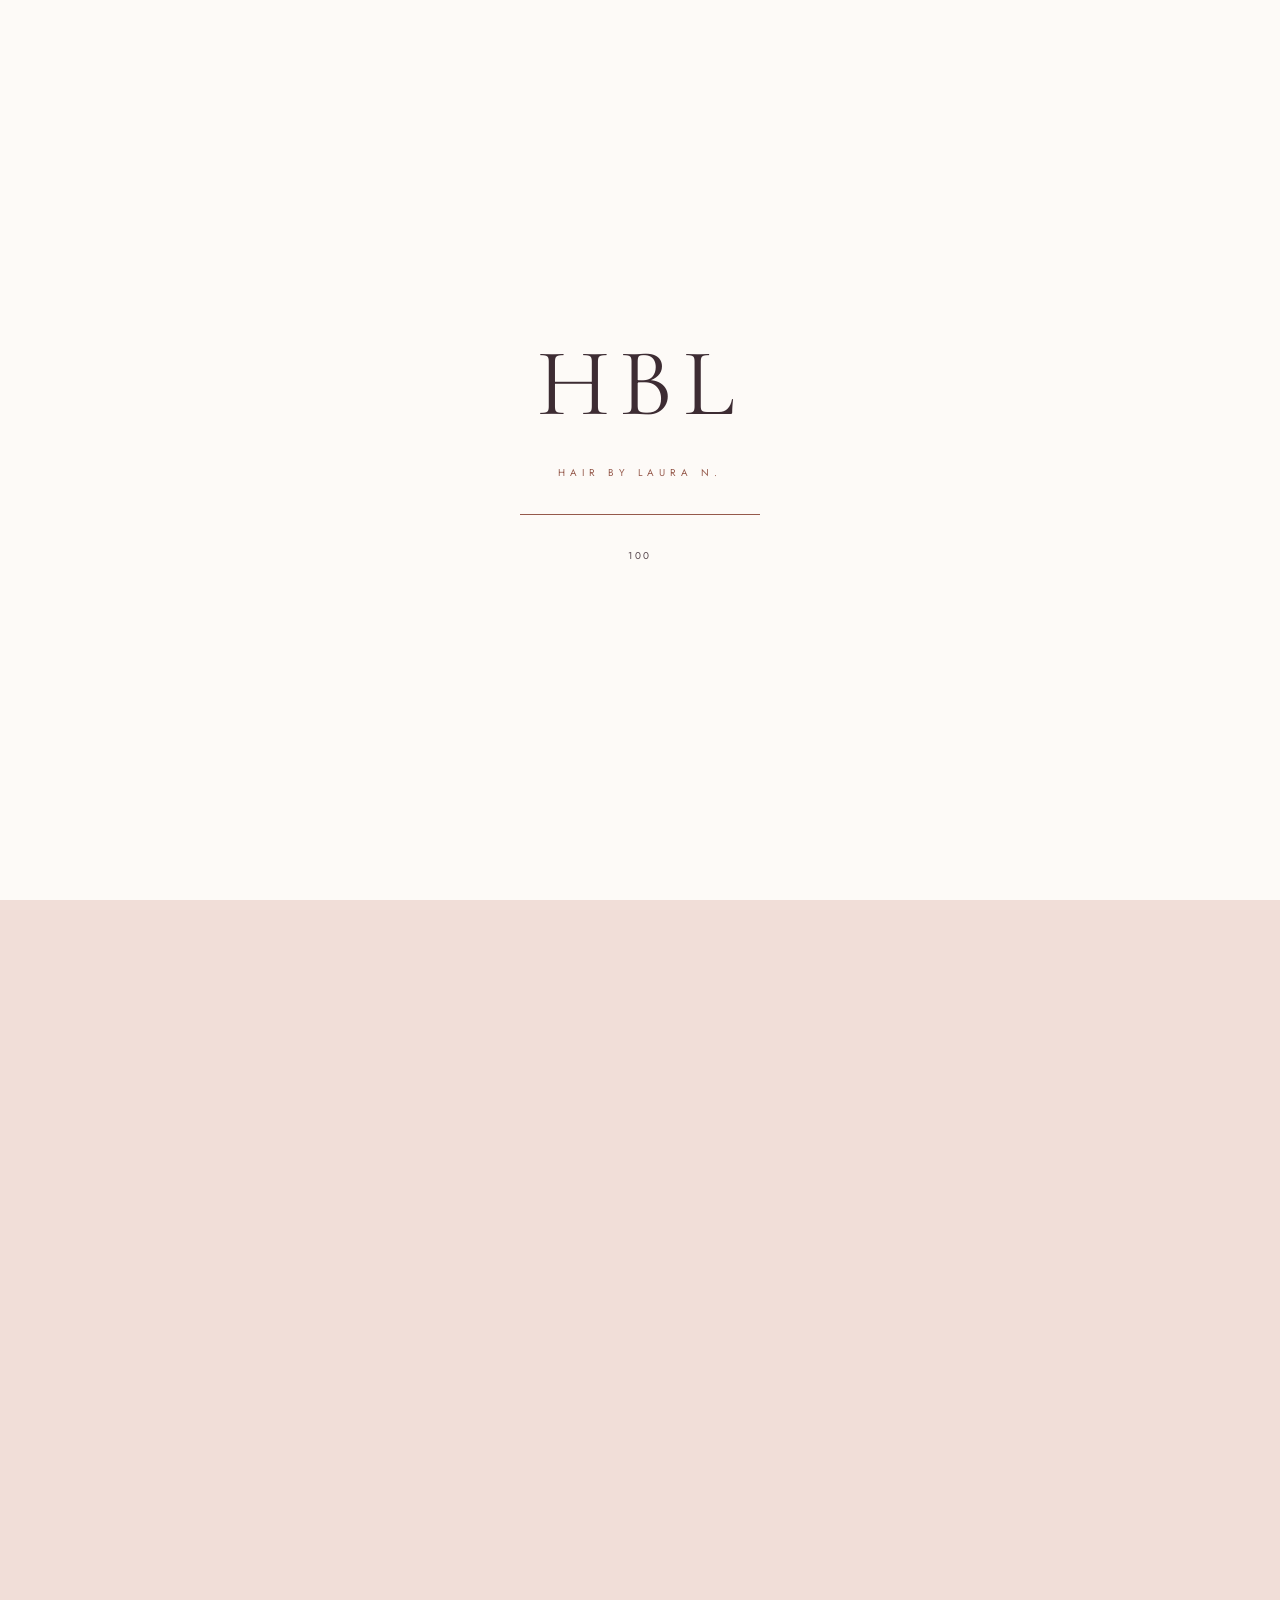
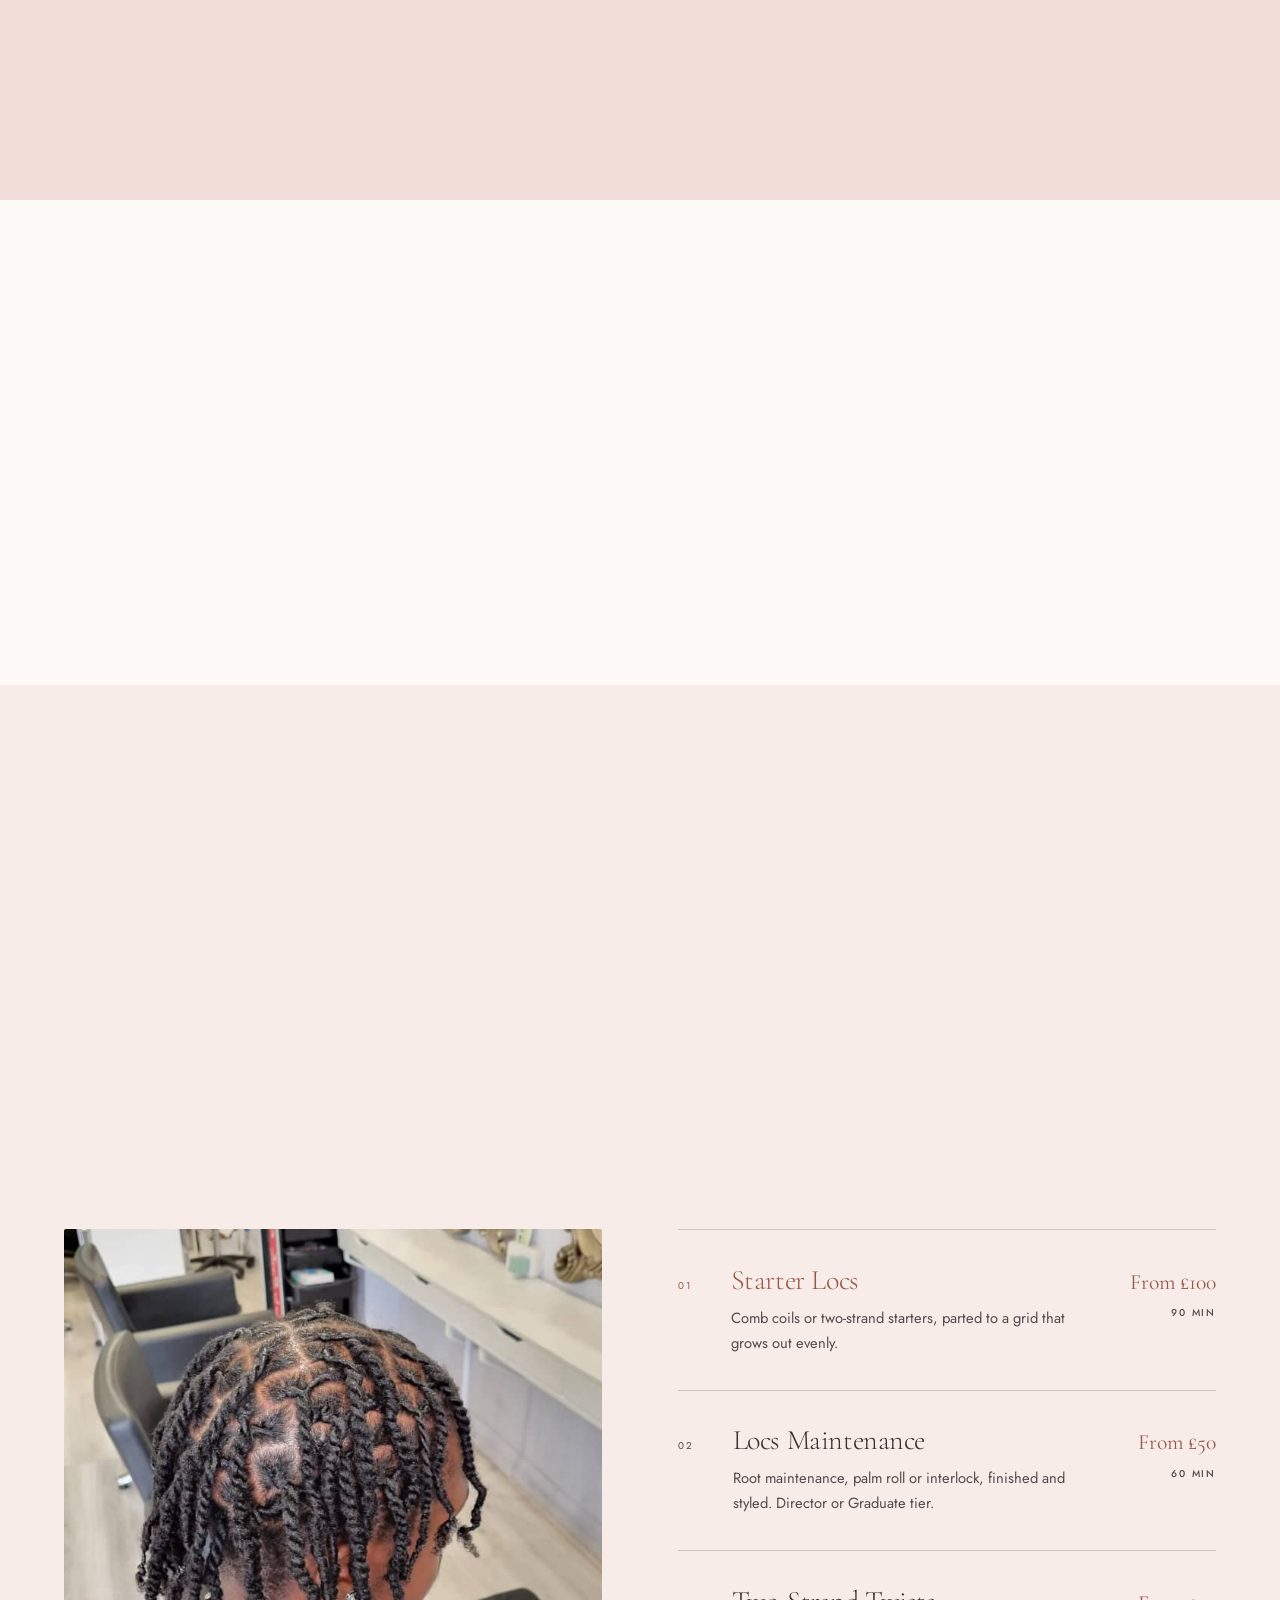
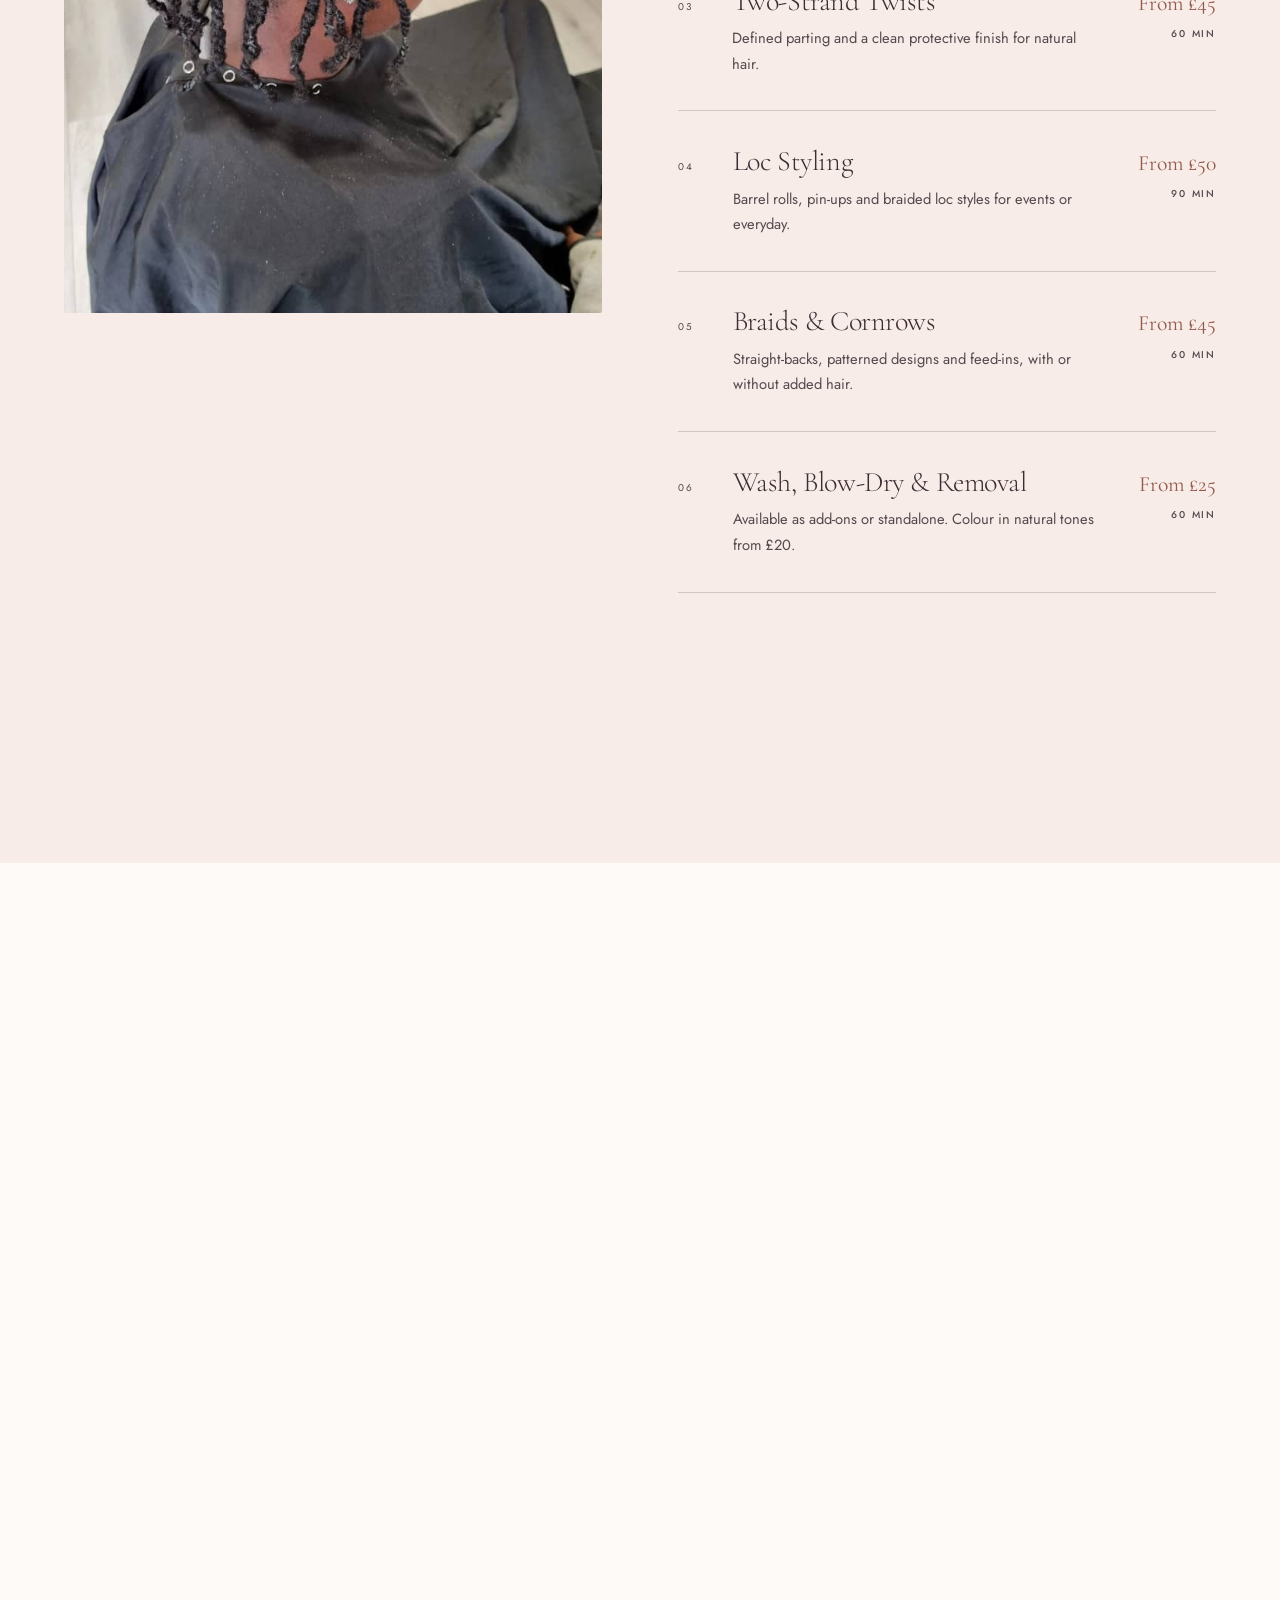
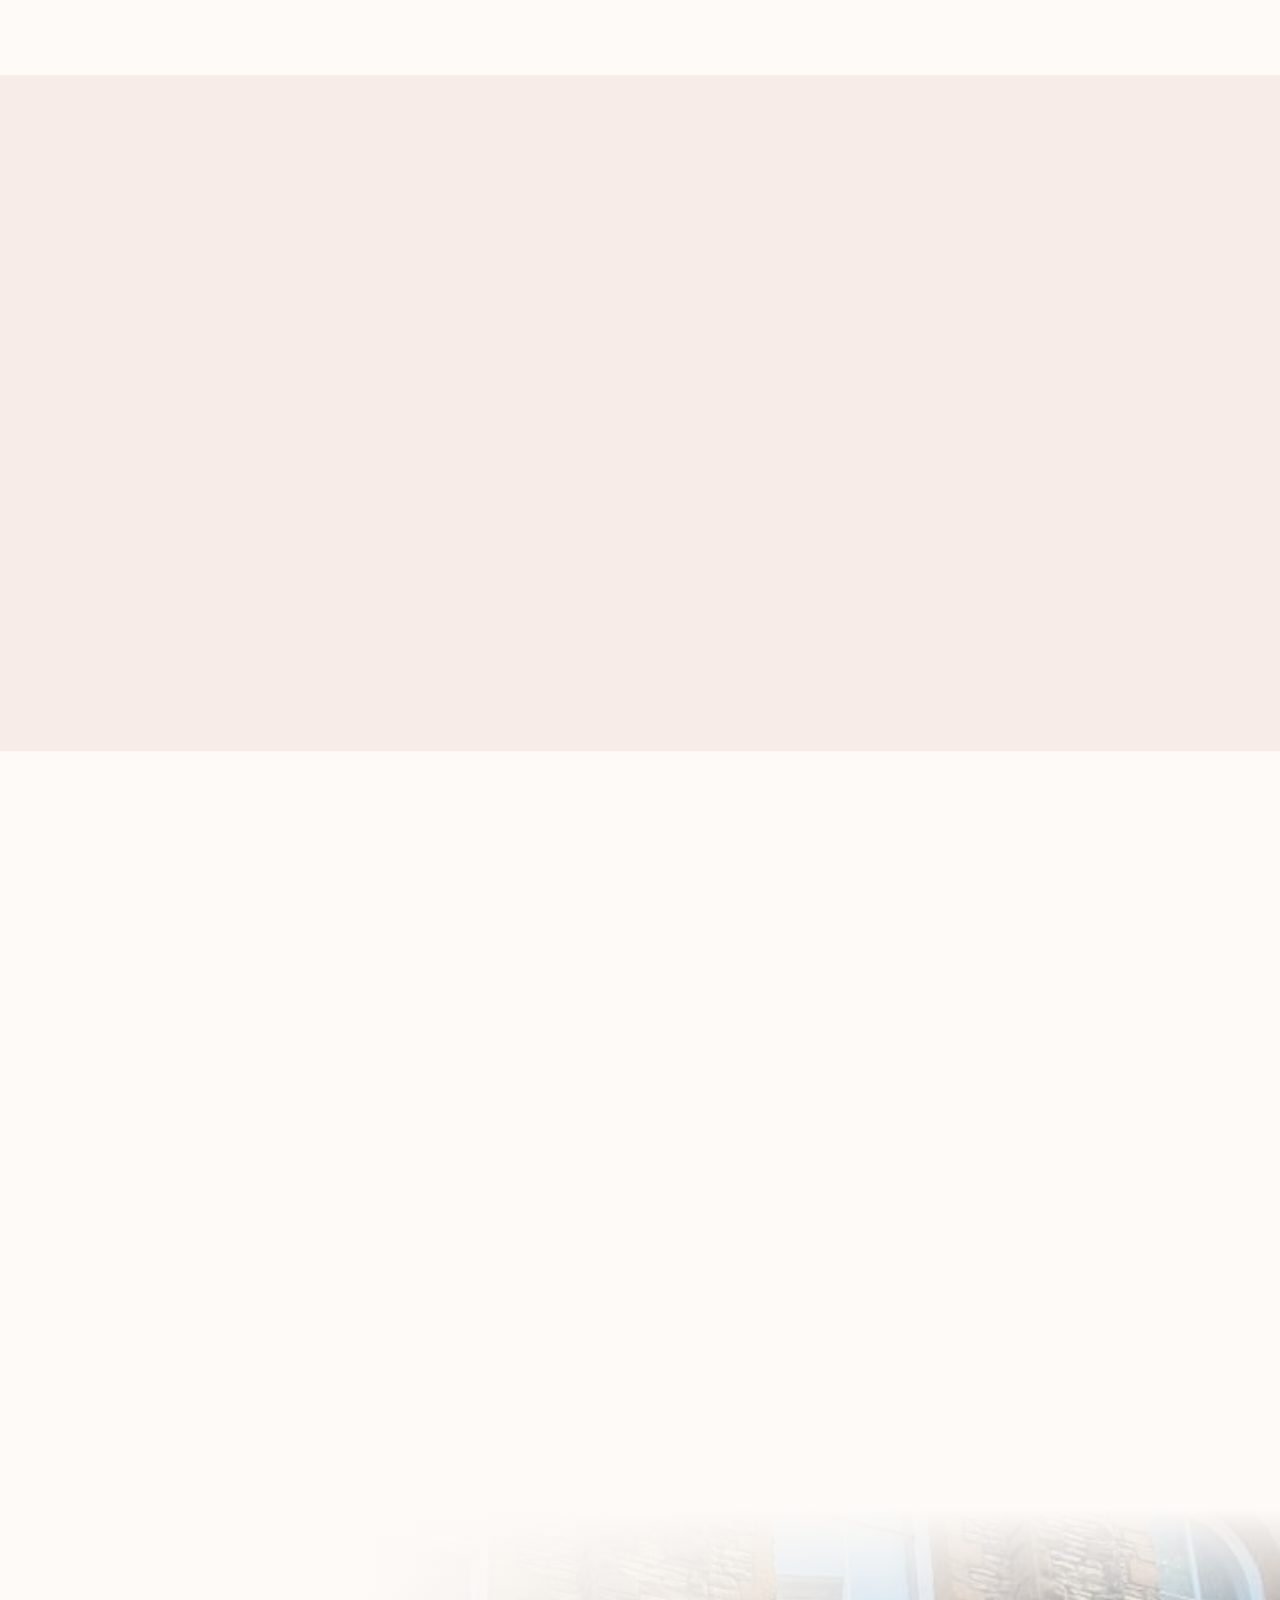
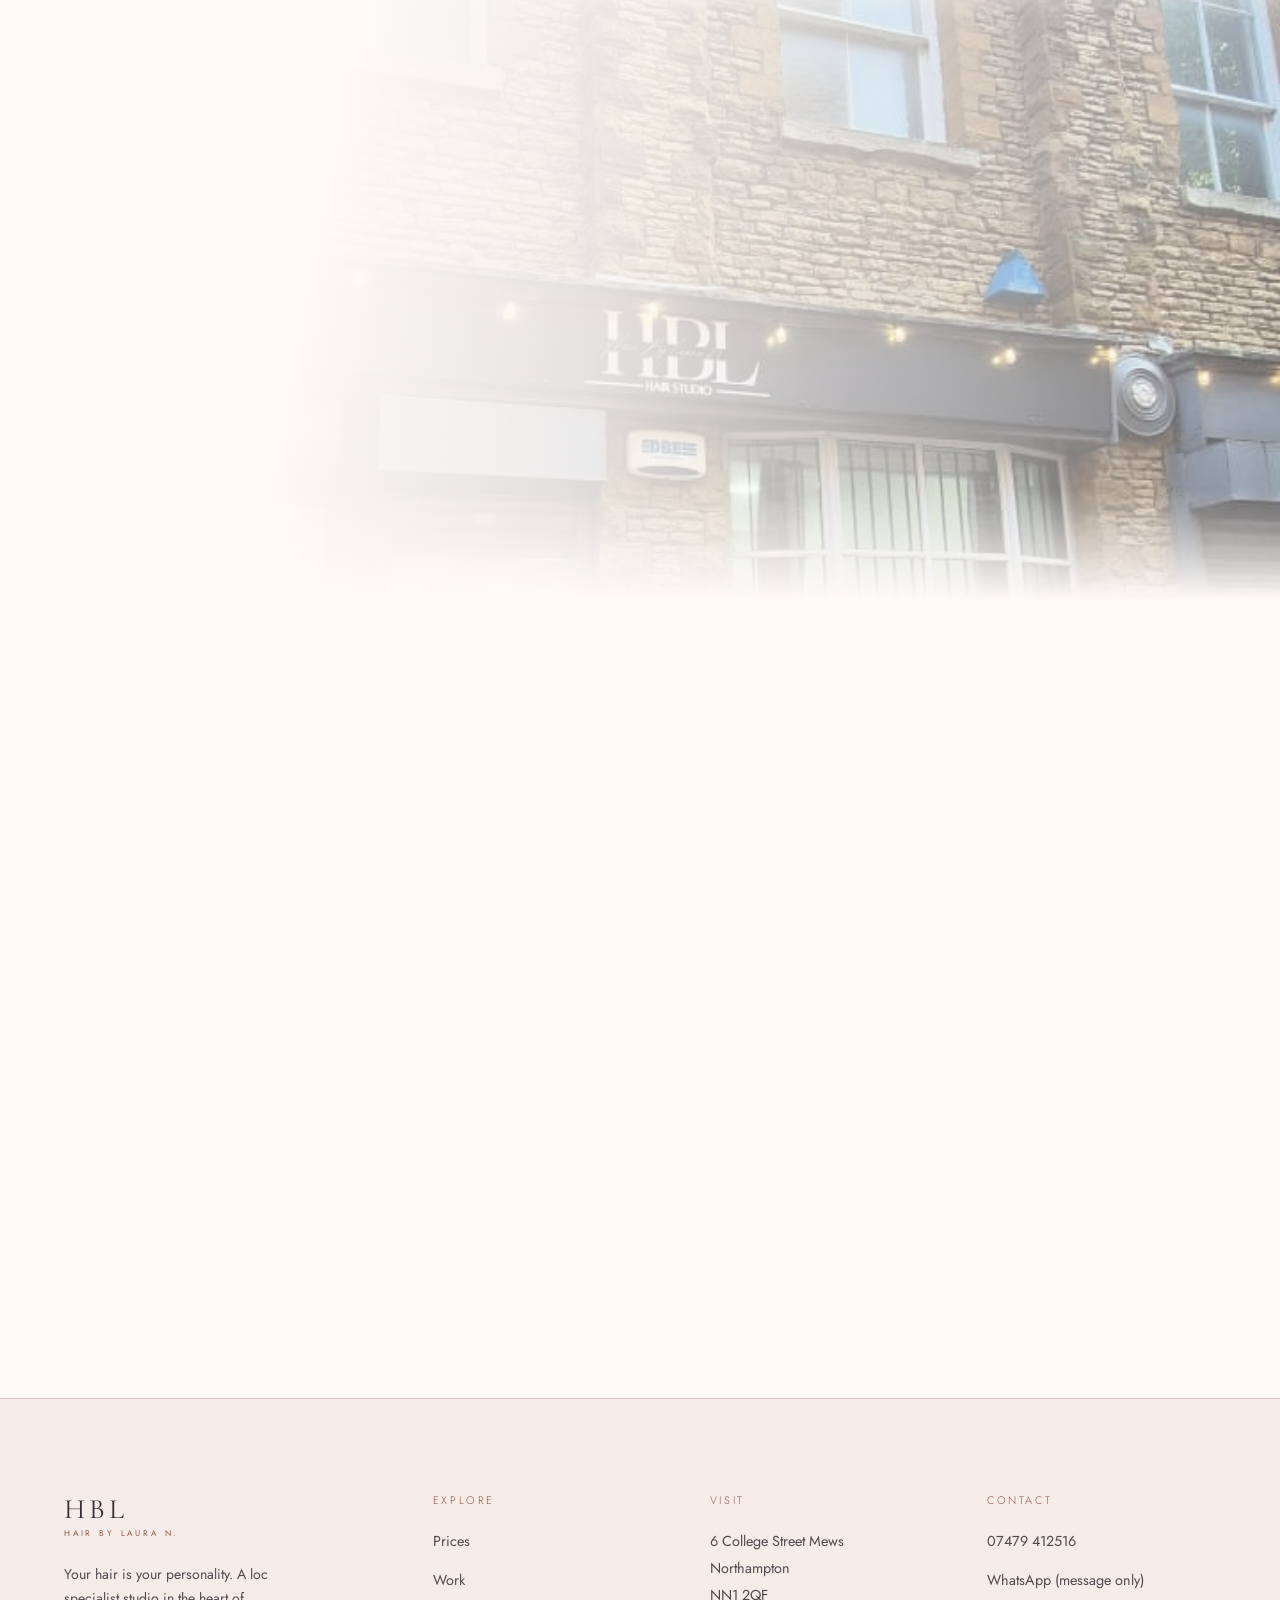
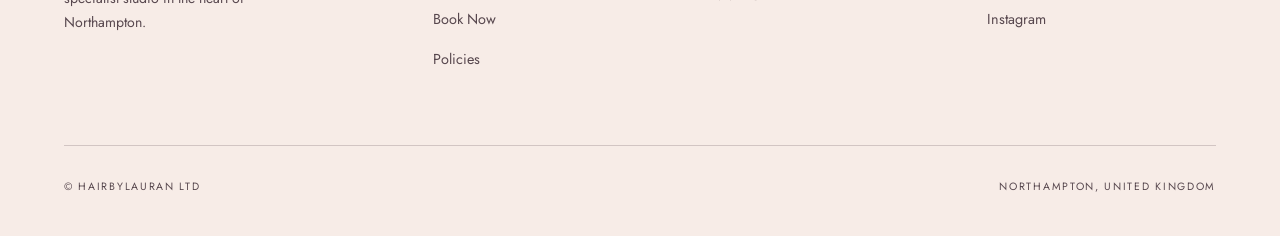
==== commit de771956: "Add the real price list and price the booking flow All 64 services across 9 categories from the stud" ====
--- a/index.html
+++ b/index.html
@@ -45,6 +45,7 @@
   <nav class="nav__mid">
     <a href="index.html" aria-current="page">Home</a>
     <a href="#services">Services</a>
+    <a href="services.html">Prices</a>
     <a href="#work">Work</a>
     <a href="#studio">Studio</a>
     <a href="policies.html">Policies</a>
@@ -58,6 +59,7 @@
 <div class="menu" id="menu">
   <a href="index.html">Home</a>
   <a href="#services">Services</a>
+  <a href="services.html">Prices</a>
   <a href="#work">Work</a>
   <a href="#studio">Studio</a>
   <a href="book.html">Book Now</a>
@@ -138,7 +140,7 @@
     <div class="head">
       <p class="kicker rv">Services</p>
       <h2 class="d2 rv rv-d1">What leaves<br>the chair.</h2>
-      <p class="lede rv rv-d2">All prices are starting prices and may increase with hair length or service requirements. Director Stylist services are priced differently from Graduate Stylist services — live prices are shown at booking.</p>
+      <p class="lede rv rv-d2">Starting prices — they may increase with hair length or service requirements. Director Stylist services are priced differently from Graduate Stylist services.</p>
     </div>
     <div class="pin">
       <div class="pin__media" id="pinMedia">
@@ -153,36 +155,36 @@
         <article class="srv__row is-live" data-i="0">
           <span class="srv__n">01</span>
           <div><h3 class="d4">Starter Locs</h3><p>Comb coils or two-strand starters, parted to a grid that grows out evenly.</p></div>
-          <div class="srv__p">See price<em>At booking</em></div>
+          <div class="srv__p">From £100<em>90 min</em></div>
         </article>
         <article class="srv__row" data-i="1">
           <span class="srv__n">02</span>
           <div><h3 class="d4">Locs Maintenance</h3><p>Root maintenance, palm roll or interlock, finished and styled. Director or Graduate tier.</p></div>
-          <div class="srv__p">See price<em>At booking</em></div>
+          <div class="srv__p">From £50<em>60 min</em></div>
         </article>
         <article class="srv__row" data-i="2">
           <span class="srv__n">03</span>
           <div><h3 class="d4">Two-Strand Twists</h3><p>Defined parting and a clean protective finish for natural hair.</p></div>
-          <div class="srv__p">See price<em>At booking</em></div>
+          <div class="srv__p">From £45<em>60 min</em></div>
         </article>
         <article class="srv__row" data-i="3">
           <span class="srv__n">04</span>
           <div><h3 class="d4">Loc Styling</h3><p>Barrel rolls, pin-ups and braided loc styles for events or everyday.</p></div>
-          <div class="srv__p">See price<em>At booking</em></div>
+          <div class="srv__p">From £50<em>90 min</em></div>
         </article>
         <article class="srv__row" data-i="4">
           <span class="srv__n">05</span>
           <div><h3 class="d4">Braids &amp; Cornrows</h3><p>Straight-backs, patterned designs and feed-ins, with or without added hair.</p></div>
-          <div class="srv__p">See price<em>At booking</em></div>
+          <div class="srv__p">From £45<em>60 min</em></div>
         </article>
         <article class="srv__row" data-i="5">
           <span class="srv__n">06</span>
           <div><h3 class="d4">Wash, Blow-Dry &amp; Removal</h3><p>Available as add-ons or standalone. Colour in natural tones from £20.</p></div>
-          <div class="srv__p">From £20<em>Colour</em></div>
-        </article>
-      </div>
-    </div>
-    <div class="rv" style="margin-top:3rem"><a class="btn btn--fill" href="book.html">View full service list &amp; book</a></div>
+          <div class="srv__p">From £25<em>60 min</em></div>
+        </article>
+      </div>
+    </div>
+    <div class="rv" style="margin-top:3rem"><a class="btn btn--fill" href="services.html">See the full price list</a></div>
   </div>
 </section>
 
@@ -276,7 +278,7 @@
       <p style="max-width:32ch;font-size:.88rem">Your hair is your personality. A loc specialist studio in the heart of Northampton.</p>
     </div>
     <div><h4>Explore</h4><ul>
-      <li><a href="index.html#services">Services</a></li>
+      <li><a href="services.html">Prices</a></li>
       <li><a href="index.html#work">Work</a></li>
       <li><a href="book.html">Book Now</a></li>
       <li><a href="policies.html">Policies</a></li>
@@ -302,6 +304,7 @@
   <div class="lb__cap" id="lbC"></div>
 </div>
 
+<script src="data.js"></script>
 <script src="script.js"></script>
 </body>
 </html>
--- a/styles.css
+++ b/styles.css
@@ -8,13 +8,13 @@
   --blush:#f7ece7;        /* soft section surface   */
   --blush-2:#f1ded8;      /* deeper blush           */
   --plum:#3d2c33;         /* primary text           */
-  --plum-soft:#7d6a70;    /* secondary text         */
-  --rose:#c08a7d;         /* accent                 */
+  --plum-soft:#57474e;    /* secondary text — 8.4:1 */
+  --rose:#95594b;         /* accent — 5.3:1 as text and as a fill */
+  --rose-soft:#c08a7d;    /* decorative only — never text */
   --rose-lt:#dcb2a6;
-  --gold:#c08a7d;         /* accent — dusty rose    */
-  --gold-metal:#b4906a;
-  --line:rgba(61,44,51,.14);
-  --line-strong:rgba(61,44,51,.34);
+  --gold:var(--rose);     /* legacy alias */
+  --line:rgba(61,44,51,.2);
+  --line-strong:rgba(61,44,51,.42);
 
   --noir:var(--ivory);
   --noir-2:var(--blush);
@@ -37,7 +37,7 @@
 html{scroll-behavior:smooth;-webkit-text-size-adjust:100%}
 body{
   margin:0;background:var(--noir);color:var(--bone);
-  font-family:var(--ui);font-weight:300;font-size:16px;line-height:1.7;
+  font-family:var(--ui);font-weight:400;font-size:16px;line-height:1.72;
   -webkit-font-smoothing:antialiased;overflow-x:hidden;
 }
 body.is-locked{overflow:hidden}
@@ -56,22 +56,22 @@
 .it{font-style:italic;color:var(--rose)}
 
 .kicker{
-  font-size:.68rem;letter-spacing:.42em;text-transform:uppercase;
-  color:var(--rose);font-weight:400;margin:0 0 1.75rem;display:flex;align-items:center;gap:.9rem;
+  font-size:.7rem;letter-spacing:.36em;text-transform:uppercase;
+  color:var(--rose);font-weight:500;margin:0 0 1.75rem;display:flex;align-items:center;gap:.9rem;
 }
 .kicker::before{content:"";width:34px;height:1px;background:var(--rose);flex:none}
 .kicker--c{justify-content:center}
 .kicker--c::after{content:"";width:34px;height:1px;background:var(--rose)}
 
-p{margin:0 0 1.15rem;color:var(--bone-dim)}
-.lede{font-size:clamp(1rem,1.35vw,1.16rem);max-width:58ch;color:var(--bone-dim)}
-.tiny{font-size:.75rem;letter-spacing:.18em;text-transform:uppercase;color:var(--bone-dim)}
+p{margin:0 0 1.15rem;color:var(--plum-soft)}
+.lede{font-size:clamp(1.02rem,1.35vw,1.18rem);max-width:58ch;color:var(--plum-soft)}
+.tiny{font-size:.76rem;letter-spacing:.16em;text-transform:uppercase;color:var(--plum-soft);font-weight:500}
 
 /* ───────── Buttons ───────── */
 .btn{
   position:relative;display:inline-flex;align-items:center;justify-content:center;gap:.7rem;
   padding:1.05rem 2.3rem;border-radius:100px;border:1px solid var(--line-strong);
-  font-size:.72rem;letter-spacing:.26em;text-transform:uppercase;font-weight:400;
+  font-size:.73rem;letter-spacing:.2em;text-transform:uppercase;font-weight:500;
   cursor:pointer;overflow:hidden;background:none;isolation:isolate;
   transition:color .5s var(--ease),border-color .5s var(--ease);
 }
@@ -121,7 +121,7 @@
 .cur,.cur-d{position:fixed;top:0;left:0;z-index:8000;pointer-events:none;border-radius:50%}
 .cur{width:7px;height:7px;background:var(--rose);margin:-3.5px 0 0 -3.5px}
 .cur-d{
-  width:40px;height:40px;border:1px solid rgba(192,138,125,.55);margin:-20px 0 0 -20px;
+  width:40px;height:40px;border:1px solid rgba(149,89,75,.55);margin:-20px 0 0 -20px;
   display:grid;place-items:center;transition:width .4s var(--ease),height .4s var(--ease),background .4s,border-color .4s;
 }
 .cur-d span{font-size:.5rem;letter-spacing:.2em;text-transform:uppercase;opacity:0;transition:opacity .3s;color:var(--ivory)}
@@ -146,8 +146,8 @@
 .brand b{font-family:var(--display);font-size:1.75rem;letter-spacing:.14em;font-weight:400}
 .brand i{font-style:normal;font-size:.52rem;letter-spacing:.34em;text-transform:uppercase;color:var(--rose);margin-top:.4rem}
 .nav__mid{display:flex;gap:2.6rem}
-.nav__mid a{position:relative;font-size:.7rem;letter-spacing:.22em;text-transform:uppercase;padding:.3rem 0;color:var(--bone-dim);transition:color .4s}
-.nav__mid a:hover,.nav__mid a[aria-current]{color:var(--bone)}
+.nav__mid a{position:relative;font-size:.72rem;letter-spacing:.18em;text-transform:uppercase;padding:.3rem 0;color:var(--plum-soft);font-weight:500;transition:color .4s}
+.nav__mid a:hover,.nav__mid a[aria-current]{color:var(--plum)}
 .nav__mid a::after{content:"";position:absolute;left:0;bottom:0;height:1px;width:100%;background:var(--rose);transform:scaleX(0);transform-origin:right;transition:transform .5s var(--ease)}
 .nav__mid a:hover::after,.nav__mid a[aria-current]::after{transform:scaleX(1);transform-origin:left}
 .nav__end{display:flex;align-items:center;gap:1rem}
@@ -207,9 +207,9 @@
 .hero__aside{max-width:34ch}
 .hero__note{
   margin-top:2.25rem;padding:1.1rem 1.4rem;border-left:2px solid var(--rose);
-  background:var(--blush);font-size:.82rem;color:var(--plum-soft);
-}
-.hero__note b{color:var(--plum);font-weight:400}
+  background:var(--blush);font-size:.88rem;color:var(--plum-soft);
+}
+.hero__note b{color:var(--plum);font-weight:500}
 .scrollcue{
   position:absolute;right:var(--pad);bottom:1.75rem;
   display:flex;flex-direction:column;align-items:center;gap:.7rem;font-size:.58rem;
@@ -251,7 +251,7 @@
 
 .stats{display:flex;gap:clamp(1.5rem,4vw,3.5rem);flex-wrap:wrap;margin-top:2.75rem;padding-top:2rem;border-top:1px solid var(--line)}
 .stats div b{display:block;font-family:var(--display);font-size:clamp(2.2rem,4vw,3.2rem);font-weight:300;line-height:1}
-.stats div span{font-size:.6rem;letter-spacing:.26em;text-transform:uppercase;color:var(--bone-dim)}
+.stats div span{font-size:.64rem;letter-spacing:.2em;text-transform:uppercase;color:var(--plum-soft);font-weight:500}
 
 .ticks{list-style:none;margin:2rem 0 0;padding:0;display:grid;gap:1rem}
 .ticks li{position:relative;padding-left:2.1rem;font-size:.94rem;color:var(--bone-dim)}
@@ -275,9 +275,9 @@
 .srv__row.is-live .srv__n,.srv__row.is-live h3{color:var(--rose)}
 .srv__n{font-size:.62rem;letter-spacing:.2em;color:var(--bone-dim);transition:color .5s}
 .srv__row h3{transition:color .5s}
-.srv__row p{margin:.6rem 0 0;font-size:.88rem;max-width:44ch}
+.srv__row p{margin:.6rem 0 0;font-size:.92rem;max-width:44ch}
 .srv__p{font-family:var(--display);font-size:1.35rem;white-space:nowrap;color:var(--rose)}
-.srv__p em{display:block;font-style:normal;font-family:var(--ui);font-size:.58rem;letter-spacing:.22em;text-transform:uppercase;color:var(--bone-dim);text-align:right;margin-top:.2rem}
+.srv__p em{display:block;font-style:normal;font-family:var(--ui);font-size:.62rem;letter-spacing:.18em;text-transform:uppercase;color:var(--plum-soft);font-weight:500;text-align:right;margin-top:.2rem}
 
 /* ───────── Horizontal process ───────── */
 .rail{display:flex;gap:1.5rem;overflow-x:auto;padding:0 var(--pad) 1.5rem;scroll-snap-type:x mandatory;scrollbar-width:none}
@@ -289,7 +289,7 @@
 .step:hover{border-color:var(--rose);transform:translateY(-6px)}
 .step b{display:block;font-family:var(--display);font-size:3rem;color:var(--rose);line-height:1;margin-bottom:1.25rem;font-weight:300}
 .step h3{margin-bottom:.8rem}
-.step p{font-size:.9rem;margin:0}
+.step p{font-size:.93rem;margin:0}
 
 /* ───────── Gallery (masonry) ───────── */
 .gal{column-count:3;column-gap:1rem}
@@ -305,7 +305,7 @@
 .gal__i figcaption{
   position:absolute;left:0;right:0;bottom:0;padding:2.75rem 1.4rem 1.2rem;text-align:left;
   background:linear-gradient(to top,rgba(61,44,51,.88),transparent);
-  font-size:.62rem;letter-spacing:.24em;text-transform:uppercase;color:var(--ivory);
+  font-size:.66rem;letter-spacing:.18em;text-transform:uppercase;color:var(--ivory);font-weight:500;
   transform:translateY(100%);opacity:0;transition:.6s var(--ease);
 }
 .gal__i:hover figcaption{transform:none;opacity:1}
@@ -313,8 +313,8 @@
 .chips{display:flex;gap:.55rem;flex-wrap:wrap;margin-bottom:2.5rem}
 .chip{
   border:1px solid var(--line);background:none;border-radius:100px;padding:.6rem 1.4rem;
-  font-size:.64rem;letter-spacing:.22em;text-transform:uppercase;cursor:pointer;
-  color:var(--bone-dim);transition:.45s var(--ease);
+  font-size:.68rem;letter-spacing:.18em;text-transform:uppercase;cursor:pointer;
+  color:var(--plum-soft);font-weight:500;transition:.45s var(--ease);
 }
 .chip:hover{border-color:var(--line-strong);color:var(--bone)}
 .chip[aria-pressed="true"]{background:var(--rose);border-color:var(--rose);color:var(--ivory)}
@@ -369,7 +369,7 @@
 .card{border:1px solid var(--line);padding:2.4rem 2rem;transition:border-color .5s,background .5s}
 .card:hover{border-color:var(--rose);background:var(--blush)}
 .card h3{margin-bottom:1.25rem}
-.card p,.card li{font-size:.9rem}
+.card p,.card li{font-size:.93rem}
 .rows{list-style:none;margin:0;padding:0;display:grid;gap:.7rem;font-size:.9rem}
 .rows li{display:flex;justify-content:space-between;gap:1rem;color:var(--bone-dim)}
 .rows li b{font-weight:400;color:var(--bone)}
@@ -392,38 +392,38 @@
 .cat__row:hover{padding-left:1rem}
 .cat__row h3{font-size:clamp(1.2rem,2.4vw,1.7rem)}
 .cat__row p{margin:.45rem 0 0;font-size:.86rem}
-.cat__row .meta{font-size:.6rem;letter-spacing:.24em;text-transform:uppercase;color:var(--rose);margin-bottom:.6rem;display:block}
+.cat__row .meta{font-size:.64rem;letter-spacing:.2em;font-weight:500;text-transform:uppercase;color:var(--rose);margin-bottom:.6rem;display:block}
 
 .embed{border:1px solid var(--line);background:var(--ivory);padding:clamp(1rem,2vw,1.5rem);margin-top:2.5rem}
 .embed iframe{width:100%;height:min(1100px,140vh);border:0;display:block;background:#fff}
 .notice{
-  border-left:2px solid var(--rose);padding:1.1rem 1.5rem;background:var(--blush);
-  font-size:.88rem;color:var(--bone-dim);margin:2rem 0;
+  border-left:2px solid var(--rose);padding:1.2rem 1.6rem;background:var(--blush);
+  font-size:.92rem;color:var(--plum-soft);margin:2rem 0;
 }
 .notice b{color:var(--bone);font-weight:400}
 
 /* ───────── Policies ───────── */
 .policy{display:grid;grid-template-columns:minmax(0,240px) 1fr;gap:clamp(2rem,6vw,5rem);align-items:start}
 .policy__nav{position:sticky;top:14vh;display:grid;gap:.85rem}
-.policy__nav a{font-size:.68rem;letter-spacing:.2em;text-transform:uppercase;color:var(--bone-dim);transition:color .4s}
+.policy__nav a{font-size:.7rem;letter-spacing:.16em;text-transform:uppercase;color:var(--plum-soft);font-weight:500;transition:color .4s}
 .policy__nav a:hover,.policy__nav a.is-live{color:var(--rose)}
 .policy__body>section{padding-bottom:clamp(2.5rem,6vw,4rem);scroll-margin-top:14vh}
 .policy__body h2{margin-bottom:1.5rem}
 .policy__body ul{list-style:none;padding:0;margin:0 0 1.25rem;display:grid;gap:.85rem}
-.policy__body ul li{position:relative;padding-left:1.6rem;color:var(--bone-dim);font-size:.94rem}
+.policy__body ul li{position:relative;padding-left:1.6rem;color:var(--plum-soft);font-size:.96rem}
 .policy__body ul li::before{content:"";position:absolute;left:0;top:.72rem;width:8px;height:1px;background:var(--rose)}
 
 /* ───────── Footer ───────── */
 .foot{border-top:1px solid var(--line);padding:clamp(4rem,9vw,6rem) var(--pad) 2.5rem;background:var(--blush)}
 .foot__grid{max-width:var(--maxw);margin:0 auto;display:grid;grid-template-columns:1.4fr 1fr 1fr 1fr;gap:3rem}
-.foot h4{font-size:.64rem;letter-spacing:.3em;text-transform:uppercase;color:var(--rose);font-family:var(--ui);margin-bottom:1.4rem}
+.foot h4{font-size:.68rem;letter-spacing:.24em;text-transform:uppercase;color:var(--rose);font-family:var(--ui);margin-bottom:1.4rem}
 .foot ul{list-style:none;margin:0;padding:0;display:grid;gap:.75rem;font-size:.88rem}
-.foot ul a,.foot address{color:var(--bone-dim);font-style:normal;font-size:.88rem;line-height:1.9;transition:color .4s}
+.foot ul a,.foot address{color:var(--plum-soft);font-style:normal;font-size:.9rem;line-height:1.9;transition:color .4s}
 .foot ul a:hover{color:var(--rose)}
 .foot__bar{
   max-width:var(--maxw);margin:clamp(3rem,6vw,4.5rem) auto 0;padding-top:2rem;border-top:1px solid var(--line);
   display:flex;justify-content:space-between;gap:1rem;flex-wrap:wrap;font-size:.66rem;letter-spacing:.16em;
-  text-transform:uppercase;color:var(--bone-dim);
+  text-transform:uppercase;color:var(--plum-soft);
 }
 .foot__bar p{margin:0;color:inherit}
 
@@ -491,7 +491,7 @@
 .bk__steps{display:flex;border-bottom:1px solid var(--line);background:var(--blush);margin:0;padding:0;list-style:none}
 .bk__steps li{
   flex:1;list-style:none;padding:1.1rem .75rem;text-align:center;position:relative;
-  font-size:.6rem;letter-spacing:.2em;text-transform:uppercase;color:var(--plum-soft);transition:.5s var(--ease);
+  font-size:.64rem;letter-spacing:.16em;text-transform:uppercase;color:var(--plum-soft);font-weight:500;transition:.5s var(--ease);
 }
 .bk__steps li b{display:block;font-family:var(--display);font-size:1.15rem;letter-spacing:0;margin-bottom:.2rem;font-weight:400}
 .bk__steps li[data-state="live"]{color:var(--rose);background:var(--ivory)}
@@ -502,7 +502,7 @@
 .bk__panel.is-live{display:block}
 @keyframes bkIn{from{opacity:0;transform:translateY(16px)}to{opacity:1;transform:none}}
 .bk__panel h3{margin-bottom:.5rem}
-.bk__hint{font-size:.85rem;color:var(--plum-soft);margin-bottom:2rem}
+.bk__hint{font-size:.9rem;color:var(--plum-soft);margin-bottom:2rem}
 
 .opts{display:grid;grid-template-columns:repeat(auto-fit,minmax(230px,1fr));gap:.9rem}
 .opt{position:relative}
@@ -515,21 +515,21 @@
   transition:.4s var(--ease);height:100%;
 }
 .opt span b{display:block;font-family:var(--display);font-size:1.3rem;font-weight:400;margin-bottom:.3rem}
-.opt span i{font-style:normal;display:block;font-size:.82rem;color:var(--plum-soft);line-height:1.55}
-.opt span:hover{border-color:var(--rose-lt);transform:translateY(-3px)}
+.opt span i{font-style:normal;display:block;font-size:.86rem;color:var(--plum-soft);line-height:1.55}
+.opt span:hover{border-color:var(--rose-soft);transform:translateY(-3px)}
 .opt input:checked + span{border-color:var(--rose);background:var(--blush);box-shadow:inset 0 0 0 1px var(--rose)}
 .opt input:focus-visible + span{outline:2px solid var(--rose);outline-offset:3px}
 
 .fields{display:grid;grid-template-columns:1fr 1fr;gap:1.25rem}
 .field{display:flex;flex-direction:column;gap:.5rem}
 .field--wide{grid-column:1/-1}
-.field label{font-size:.62rem;letter-spacing:.22em;text-transform:uppercase;color:var(--plum-soft)}
+.field label{font-size:.66rem;letter-spacing:.18em;text-transform:uppercase;color:var(--plum-soft);font-weight:500}
 .field input,.field select,.field textarea{
   font:inherit;font-size:.95rem;color:var(--plum);background:var(--ivory);
   border:1px solid var(--line);border-radius:3px;padding:.85rem 1rem;transition:.35s var(--ease);
 }
 .field textarea{resize:vertical;min-height:110px}
-.field input:focus,.field select:focus,.field textarea:focus{outline:0;border-color:var(--rose);box-shadow:0 0 0 3px rgba(192,138,125,.16)}
+.field input:focus,.field select:focus,.field textarea:focus{outline:0;border-color:var(--rose);box-shadow:0 0 0 3px rgba(149,89,75,.2)}
 .field .err{font-size:.72rem;color:#a8443c;min-height:1em}
 .field.is-bad input,.field.is-bad select{border-color:#a8443c}
 
@@ -538,7 +538,7 @@
 
 .summary{border:1px solid var(--line);border-radius:3px;background:var(--blush);padding:1.6rem 1.75rem;margin-bottom:1.75rem}
 .summary dl{display:grid;grid-template-columns:auto 1fr;gap:.7rem 1.5rem;margin:0}
-.summary dt{font-size:.62rem;letter-spacing:.2em;text-transform:uppercase;color:var(--plum-soft);padding-top:.25rem}
+.summary dt{font-size:.66rem;letter-spacing:.16em;text-transform:uppercase;color:var(--plum-soft);font-weight:500;padding-top:.25rem}
 .summary dd{margin:0;font-family:var(--display);font-size:1.15rem}
 .bk__done{text-align:center;padding:clamp(2rem,6vw,4rem) 1rem}
 .bk__done .mark{
@@ -551,3 +551,83 @@
   .bk__steps li{font-size:0;padding:.9rem .35rem}
   .bk__steps li b{font-size:.95rem;margin:0}
 }
+
+/* ══════════════════════════════════════════════════════════
+   Price list
+   ══════════════════════════════════════════════════════════ */
+.vh{position:absolute;width:1px;height:1px;overflow:hidden;clip:rect(0 0 0 0);clip-path:inset(50%);white-space:nowrap}
+.priceTools{margin-top:2.75rem;display:grid;gap:1.5rem}
+.srch{display:block;max-width:440px}
+.srch input{
+  width:100%;font:inherit;font-size:1rem;color:var(--plum);background:var(--ivory);
+  border:1px solid var(--line);border-radius:100px;padding:.95rem 1.5rem;transition:.35s var(--ease);
+}
+.srch input:focus{outline:0;border-color:var(--rose);box-shadow:0 0 0 3px rgba(149,89,75,.18)}
+
+.catBlock{margin-bottom:clamp(3rem,7vw,5rem);scroll-margin-top:14vh}
+.catBlock[hidden]{display:none}
+.catHead{
+  display:flex;justify-content:space-between;align-items:flex-end;gap:1.5rem;flex-wrap:wrap;
+  padding-bottom:1.1rem;border-bottom:1px solid var(--line-strong);margin-bottom:.5rem;
+}
+.catHead h2{margin:0}
+.catHead .tier{
+  font-size:.68rem;letter-spacing:.2em;text-transform:uppercase;color:var(--rose);
+  font-weight:500;display:block;margin-bottom:.6rem;
+}
+.catHead p{margin:.5rem 0 0;font-size:.93rem;max-width:48ch}
+.catHead .from{font-family:var(--display);font-size:1.3rem;color:var(--plum-soft);white-space:nowrap}
+
+.priceRow{
+  display:grid;grid-template-columns:1fr auto auto;gap:1rem 2rem;align-items:baseline;
+  padding:1.25rem 0;border-bottom:1px solid var(--line);transition:padding-left .5s var(--ease);
+}
+.priceRow:hover{padding-left:.85rem}
+.priceRow[hidden]{display:none}
+.priceRow h3{font-size:clamp(1.1rem,1.7vw,1.35rem);margin:0}
+.priceRow .note{font-size:.85rem;color:var(--plum-soft);margin:.4rem 0 0;max-width:56ch}
+.priceRow .dur{
+  font-size:.7rem;letter-spacing:.16em;text-transform:uppercase;color:var(--plum-soft);
+  font-weight:500;white-space:nowrap;
+}
+.priceRow .amt{font-family:var(--display);font-size:1.6rem;color:var(--plum);white-space:nowrap;min-width:4ch;text-align:right}
+mark{background:var(--blush-2);color:var(--plum);padding:0 .15em;border-radius:2px}
+.noHits{text-align:center;padding:3rem 0;font-size:1.05rem}
+
+.addonBox{border:1px solid var(--line);background:var(--blush);padding:clamp(1.75rem,4vw,2.75rem);margin-top:1rem}
+.addonBox h3{margin-bottom:.75rem}
+.addonList{list-style:none;margin:1.75rem 0 0;padding:0;display:grid;grid-template-columns:repeat(auto-fit,minmax(220px,1fr));gap:1rem}
+.addonList li{display:flex;justify-content:space-between;gap:1rem;align-items:baseline;background:var(--ivory);border:1px solid var(--line);padding:1rem 1.2rem}
+.addonList b{font-weight:400;font-size:.95rem}
+.addonList span{font-family:var(--display);font-size:1.25rem;color:var(--rose);white-space:nowrap}
+
+@media (max-width:640px){
+  .priceRow{grid-template-columns:1fr auto;row-gap:.5rem}
+  .priceRow .dur{grid-column:1;order:3}
+  .priceRow .amt{order:2}
+}
+
+/* Booking: service picker + running total */
+.svcScroll{max-height:min(56vh,520px);overflow-y:auto;border:1px solid var(--line);border-radius:3px}
+.svcScroll::-webkit-scrollbar{width:8px}
+.svcScroll::-webkit-scrollbar-thumb{background:var(--rose-lt);border-radius:8px}
+.pick{display:block;border-bottom:1px solid var(--line);cursor:pointer;transition:background .3s}
+.pick:last-child{border-bottom:0}
+.pick:hover{background:var(--blush)}
+.pick input{position:absolute;width:1px;height:1px;overflow:hidden;clip:rect(0 0 0 0);clip-path:inset(50%)}
+.pick em{font-style:normal}
+.pick span{display:grid;grid-template-columns:1fr auto;gap:.3rem 1.5rem;padding:1.05rem 1.3rem;align-items:baseline}
+.pick b{font-family:var(--display);font-size:1.2rem;font-weight:400}
+.pick .amt{font-family:var(--display);font-size:1.2rem;color:var(--rose)}
+.pick .dur{grid-column:1/-1;font-size:.66rem;letter-spacing:.16em;text-transform:uppercase;color:var(--plum-soft);font-weight:500}
+.pick .note{grid-column:1/-1;font-size:.83rem;color:var(--plum-soft);margin:.25rem 0 0}
+.pick input:checked + span{background:var(--blush);box-shadow:inset 3px 0 0 var(--rose)}
+.pick input:focus-visible + span{outline:2px solid var(--rose);outline-offset:-2px}
+
+.total{
+  display:flex;justify-content:space-between;align-items:baseline;gap:1rem;flex-wrap:wrap;
+  margin-top:1.5rem;padding:1.1rem 1.4rem;background:var(--blush);border-left:2px solid var(--rose);
+}
+.total .lbl{font-size:.68rem;letter-spacing:.2em;text-transform:uppercase;color:var(--plum-soft);font-weight:500}
+.total .fig{font-family:var(--display);font-size:1.9rem}
+.total .fig small{font-family:var(--ui);font-size:.68rem;letter-spacing:.14em;text-transform:uppercase;color:var(--plum-soft);display:block;margin-top:.2rem;font-weight:500}
